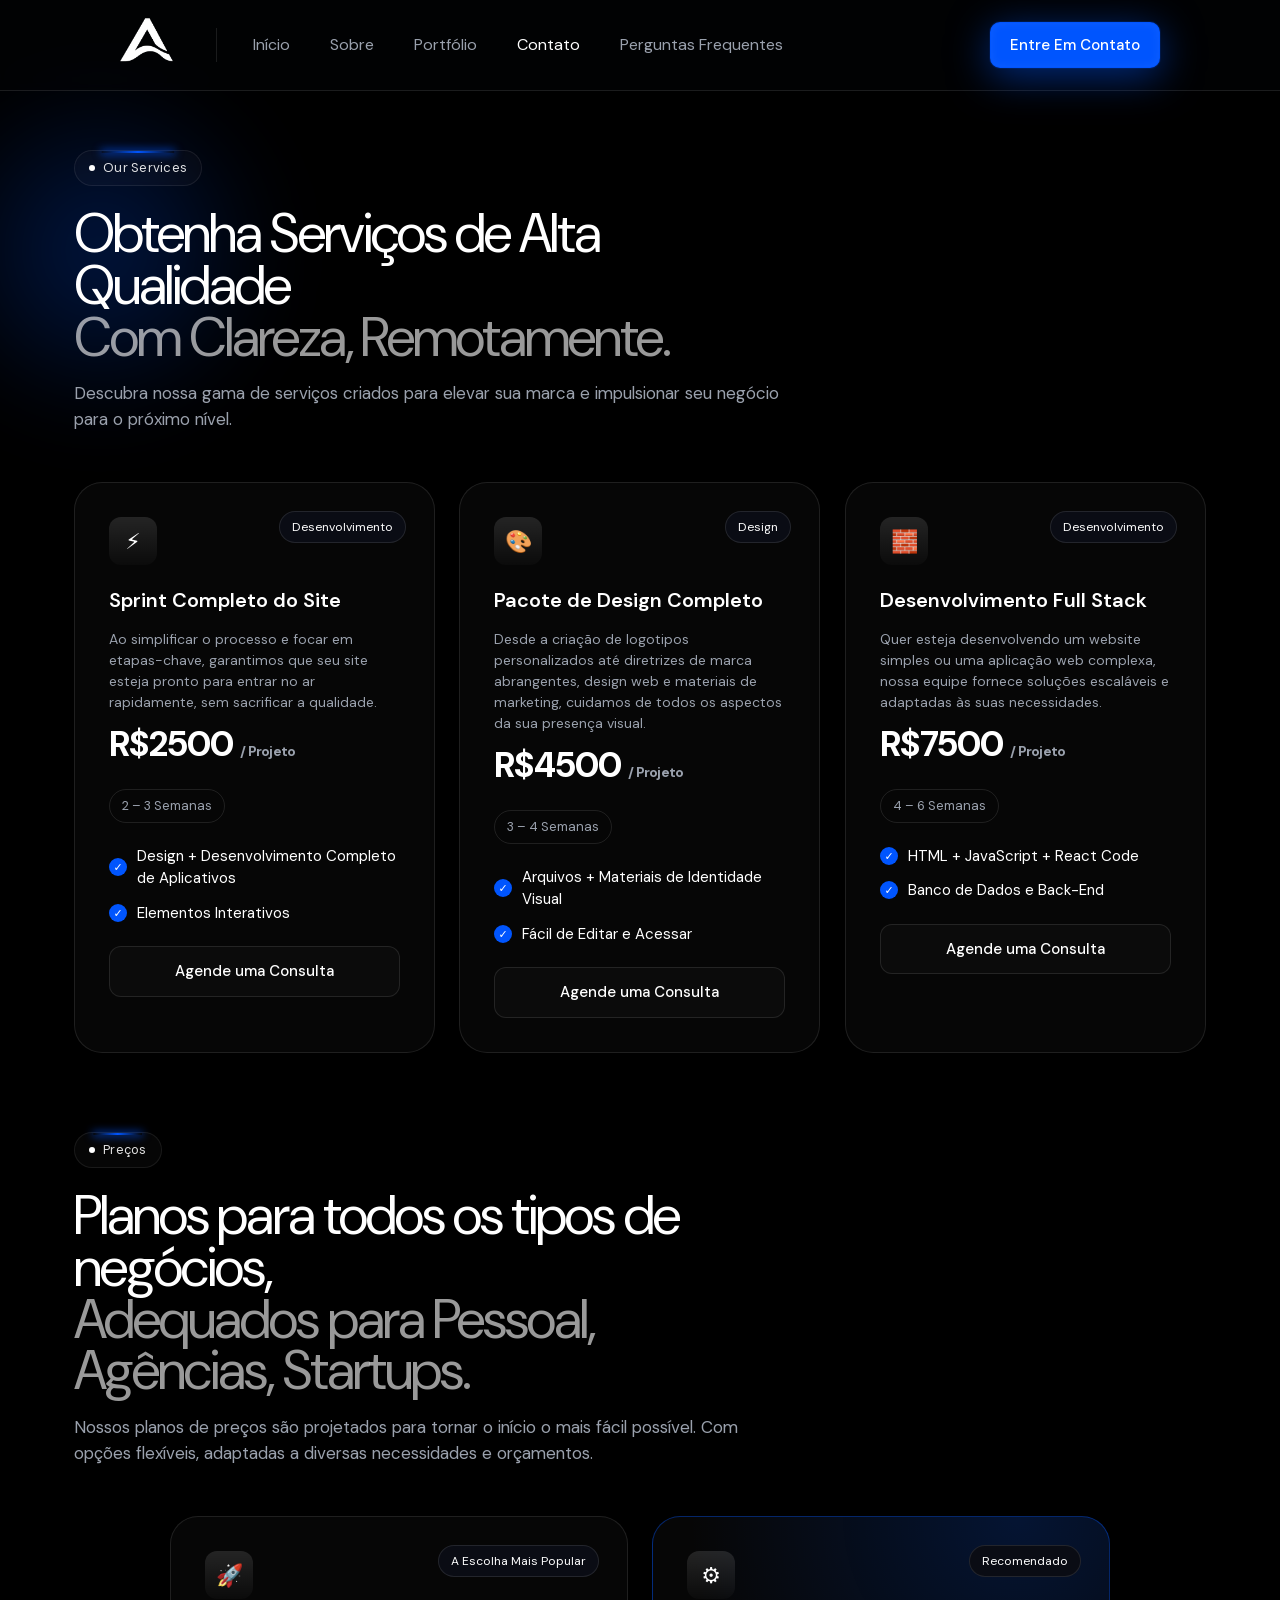
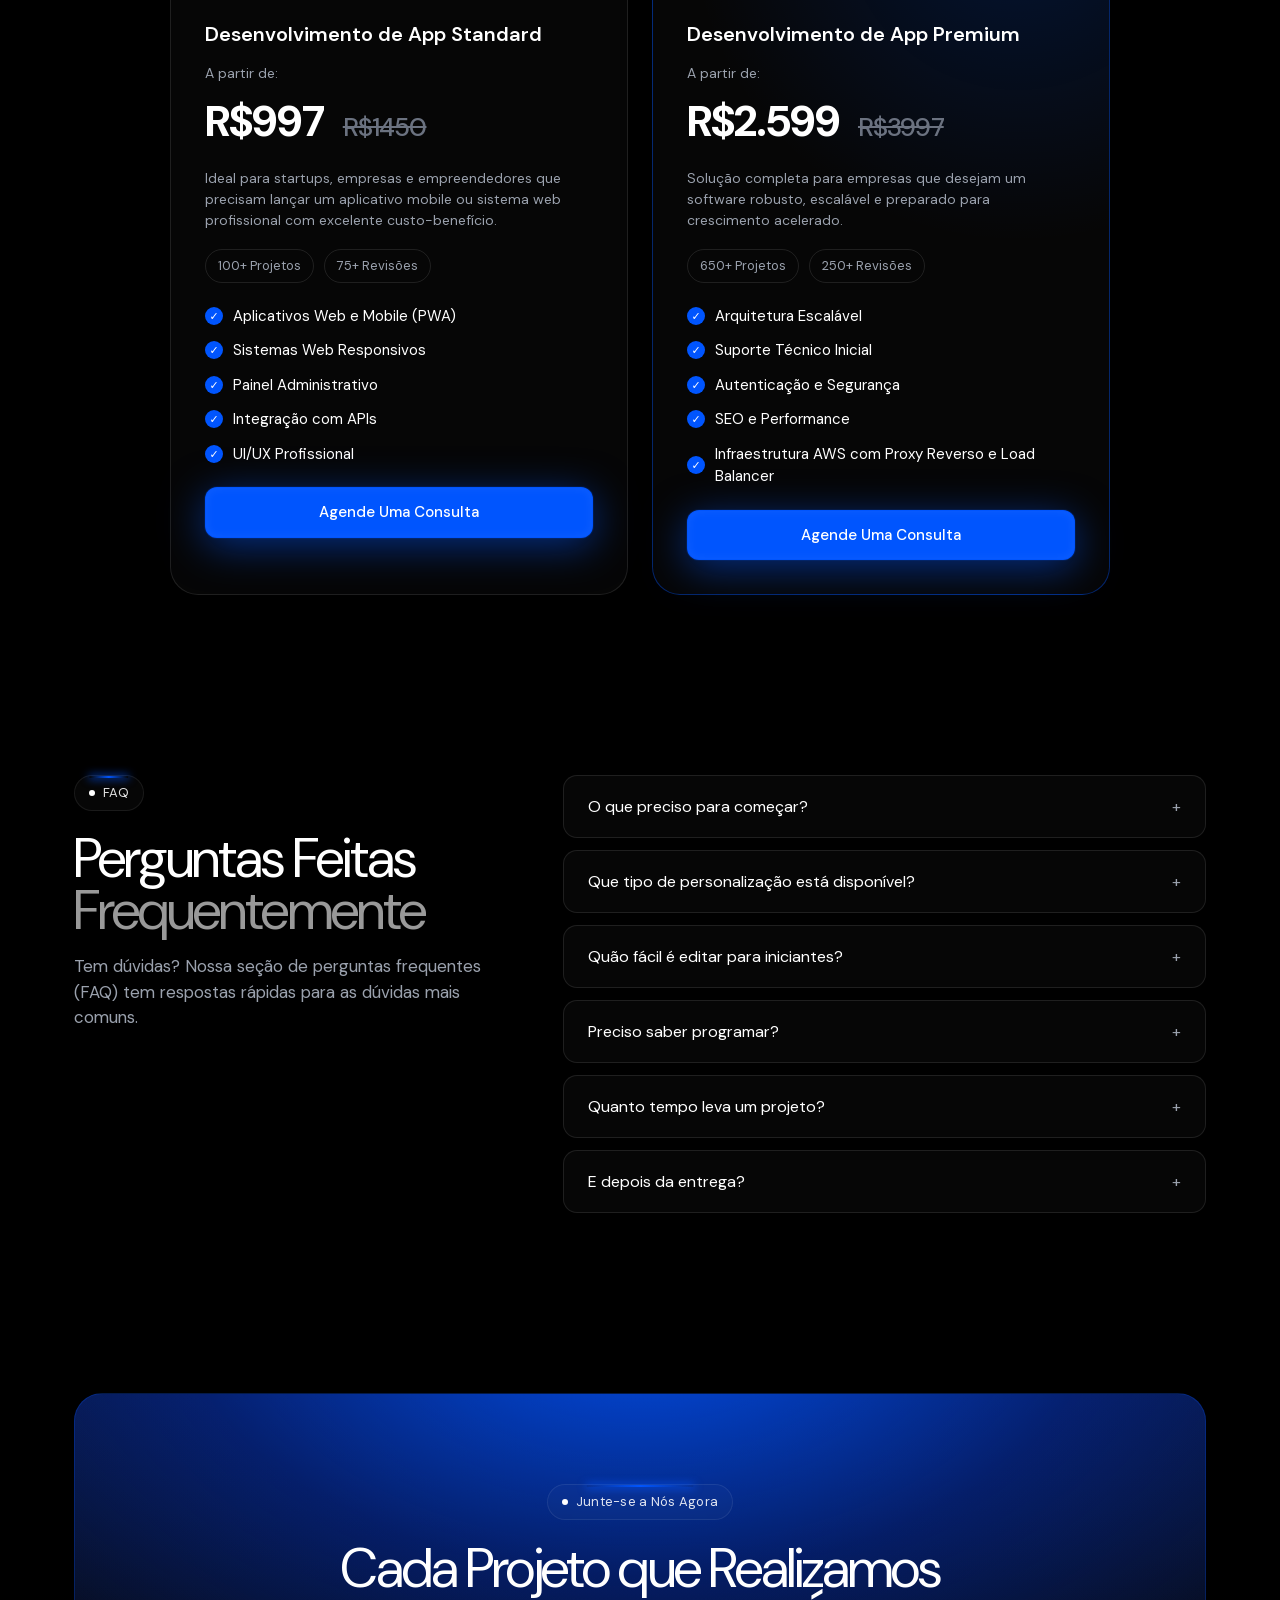
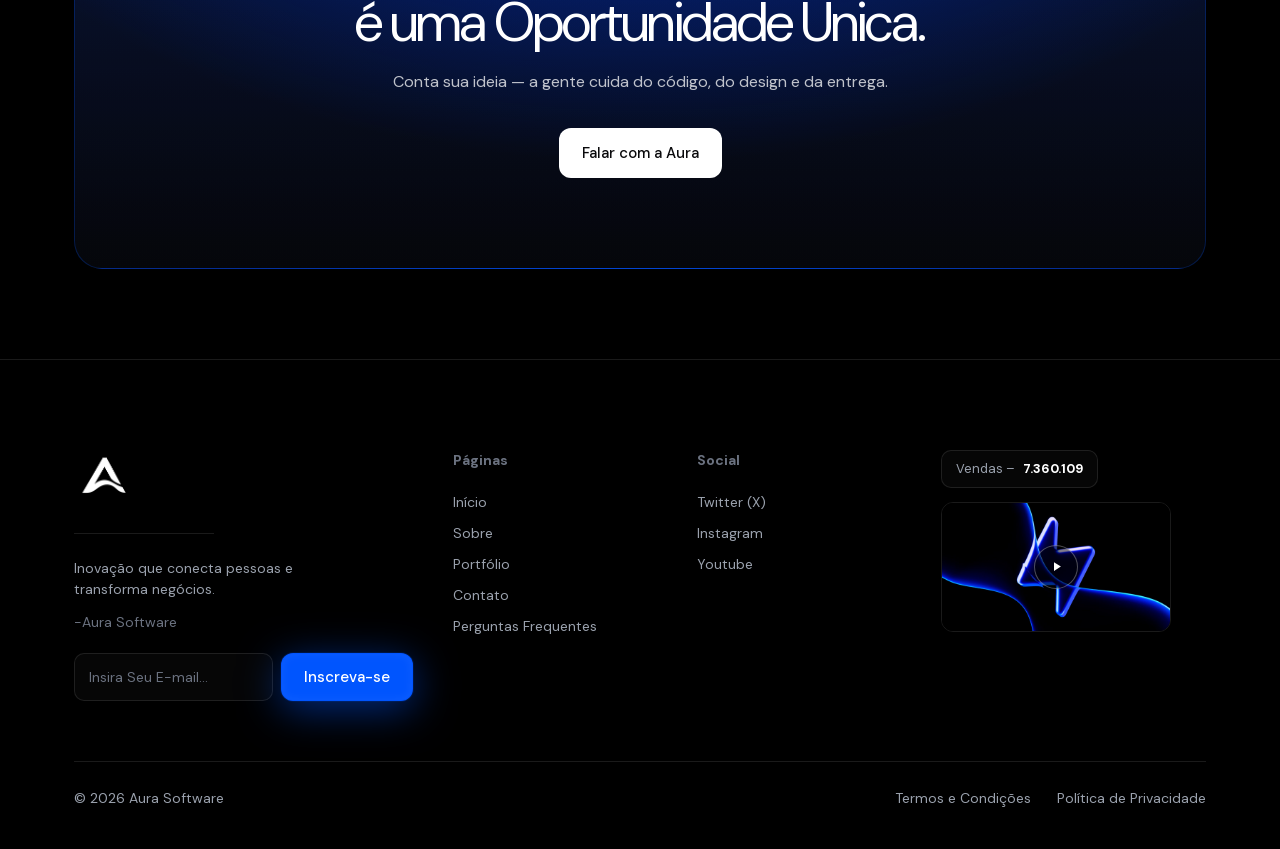
==== contato.html @ 9569c877 "x" ====
<!DOCTYPE html>
<html lang="pt-BR">
<head>
<meta charset="utf-8" />
<meta name="viewport" content="width=device-width, initial-scale=1" />
<title>Contato · Aura Software</title>
<meta name="description" content="Fale com a Aura Software. Serviços, planos de desenvolvimento de apps e sistemas, perguntas frequentes e contato." />
<link rel="icon" href="assets/img/logo-nav.png" />
<link rel="stylesheet" href="styles.css?v=30" />
</head>
<body>

<div class="nav-wrap">
  <nav class="nav">
    <a class="logo" href="index.html"><img src="assets/img/logo-nav.png" alt="Aura Software" /></a>
    <span class="nav-sep"></span>
    <div class="nav-links">
      <a href="index.html">Início</a>
      <a href="sobre.html">Sobre</a>
      <a href="portfolio.html">Portfólio</a>
      <a href="contato.html" class="active">Contato</a>
      <a href="contato.html#faq">Perguntas Frequentes</a>
    </div>
    <div class="nav-cta">
      <a class="btn btn-primary" href="#contato-form">Entre Em Contato</a>
      <button class="hamburger" id="hamburger" aria-label="Menu"><span></span><span></span></button>
    </div>
  </nav>
  <div class="mobile-menu" id="mobileMenu">
    <a href="index.html">Início</a>
    <a href="sobre.html">Sobre</a>
    <a href="portfolio.html">Portfólio</a>
    <a href="contato.html">Contato</a>
    <a href="contato.html#faq">Perguntas Frequentes</a>
    <a class="btn btn-primary" href="#contato-form">Entre Em Contato</a>
  </div>
</div>

<!-- ===================== SERVIÇOS ===================== -->
<section class="pricing" style="padding-top:150px;padding-bottom:40px">
  <div class="glow" style="width:500px;height:500px;top:0;left:-150px;opacity:.5;animation:glowDrift 22s ease-in-out infinite"></div>
  <div class="container">
    <div class="section-head left">
      <span class="eyebrow">Our Services</span>
      <h2>Obtenha Serviços de Alta Qualidade <span class="dim">Com Clareza, Remotamente.</span></h2>
      <p>Descubra nossa gama de serviços criados para elevar sua marca e impulsionar seu negócio para o próximo nível.</p>
    </div>
    <div class="plans" style="grid-template-columns:repeat(3,1fr);max-width:none">
      <div class="plan">
        <span class="badge">Desenvolvimento</span>
        <div class="ico">⚡</div>
        <h3>Sprint Completo do Site</h3>
        <div class="desc">Ao simplificar o processo e focar em etapas-chave, garantimos que seu site esteja pronto para entrar no ar rapidamente, sem sacrificar a qualidade.</div>
        <div class="price" style="font-size:36px">R$2500 <span class="from" style="font-size:14px">/ Projeto</span></div>
        <div class="mini"><span>2 – 3 Semanas</span></div>
        <ul class="check-list">
          <li>Design + Desenvolvimento Completo de Aplicativos</li>
          <li>Elementos Interativos</li>
        </ul>
        <a class="btn" href="#contato-form">Agende uma Consulta</a>
      </div>
      <div class="plan">
        <span class="badge">Design</span>
        <div class="ico">🎨</div>
        <h3>Pacote de Design Completo</h3>
        <div class="desc">Desde a criação de logotipos personalizados até diretrizes de marca abrangentes, design web e materiais de marketing, cuidamos de todos os aspectos da sua presença visual.</div>
        <div class="price" style="font-size:36px">R$4500 <span class="from" style="font-size:14px">/ Projeto</span></div>
        <div class="mini"><span>3 – 4 Semanas</span></div>
        <ul class="check-list">
          <li>Arquivos + Materiais de Identidade Visual</li>
          <li>Fácil de Editar e Acessar</li>
        </ul>
        <a class="btn" href="#contato-form">Agende uma Consulta</a>
      </div>
      <div class="plan">
        <span class="badge">Desenvolvimento</span>
        <div class="ico">🧱</div>
        <h3>Desenvolvimento Full Stack</h3>
        <div class="desc">Quer esteja desenvolvendo um website simples ou uma aplicação web complexa, nossa equipe fornece soluções escaláveis e adaptadas às suas necessidades.</div>
        <div class="price" style="font-size:36px">R$7500 <span class="from" style="font-size:14px">/ Projeto</span></div>
        <div class="mini"><span>4 – 6 Semanas</span></div>
        <ul class="check-list">
          <li>HTML + JavaScript + React Code</li>
          <li>Banco de Dados e Back-End</li>
        </ul>
        <a class="btn" href="#contato-form">Agende uma Consulta</a>
      </div>
    </div>
  </div>
</section>

<!-- ===================== PREÇOS ===================== -->
<section class="pricing" style="padding-top:40px">
  <div class="container">
    <div class="section-head left">
      <span class="eyebrow">Preços</span>
      <h2>Planos para todos os tipos de negócios, <span class="dim">Adequados para Pessoal, Agências, Startups.</span></h2>
      <p>Nossos planos de preços são projetados para tornar o início o mais fácil possível. Com opções flexíveis, adaptadas a diversas necessidades e orçamentos.</p>
    </div>
    <div class="plans">
      <div class="plan">
        <span class="badge">A Escolha Mais Popular</span>
        <div class="ico">🚀</div>
        <h3>Desenvolvimento de App Standard</h3>
        <div class="from">A partir de:</div>
        <div class="price">R$997 <del>R$1450</del></div>
        <div class="desc">Ideal para startups, empresas e empreendedores que precisam lançar um aplicativo mobile ou sistema web profissional com excelente custo-benefício.</div>
        <div class="mini"><span>100+ Projetos</span><span>75+ Revisões</span></div>
        <ul class="check-list" style="margin:22px 0">
          <li>Aplicativos Web e Mobile (PWA)</li>
          <li>Sistemas Web Responsivos</li>
          <li>Painel Administrativo</li>
          <li>Integração com APIs</li>
          <li>UI/UX Profissional</li>
        </ul>
        <a class="btn btn-primary" href="#contato-form">Agende Uma Consulta</a>
      </div>
      <div class="plan featured">
        <span class="badge">Recomendado</span>
        <div class="ico">⚙️</div>
        <h3>Desenvolvimento de App Premium</h3>
        <div class="from">A partir de:</div>
        <div class="price">R$2.599 <del>R$3997</del></div>
        <div class="desc">Solução completa para empresas que desejam um software robusto, escalável e preparado para crescimento acelerado.</div>
        <div class="mini"><span>650+ Projetos</span><span>250+ Revisões</span></div>
        <ul class="check-list" style="margin:22px 0">
          <li>Arquitetura Escalável</li>
          <li>Suporte Técnico Inicial</li>
          <li>Autenticação e Segurança</li>
          <li>SEO e Performance</li>
          <li>Infraestrutura AWS com Proxy Reverso e Load Balancer</li>
        </ul>
        <a class="btn btn-primary" href="#contato-form">Agende Uma Consulta</a>
      </div>
    </div>
  </div>
</section>

<!-- ===================== FAQ ===================== -->
<section class="faq" id="faq">
  <div class="container">
    <div class="faq-grid">
    <div class="section-head">
      <span class="eyebrow">FAQ</span>
      <h2>Perguntas Feitas <span class="dim">Frequentemente</span></h2>
      <p>Tem dúvidas? Nossa seção de perguntas frequentes (FAQ) tem respostas rápidas para as dúvidas mais comuns.</p>
    </div>
    <div class="faq-list">
      <div class="faq-item"><button class="faq-q">O que preciso para começar? <span class="ic">+</span></button><div class="faq-a"><p>Basta entrar em contato e contar sua ideia. Agendamos uma conversa, entendemos seu objetivo e montamos uma proposta com escopo e prazo claros.</p></div></div>
      <div class="faq-item"><button class="faq-q">Que tipo de personalização está disponível? <span class="ic">+</span></button><div class="faq-a"><p>Todo projeto é construído sob medida — do design à arquitetura — para se adequar à sua marca e às suas necessidades de negócio.</p></div></div>
      <div class="faq-item"><button class="faq-q">Quão fácil é editar para iniciantes? <span class="ic">+</span></button><div class="faq-a"><p>Entregamos painéis administrativos e documentação pensados para quem não é técnico — você mesmo atualiza conteúdos do dia a dia.</p></div></div>
      <div class="faq-item"><button class="faq-q">Preciso saber programar? <span class="ic">+</span></button><div class="faq-a"><p>Não. Cuidamos de toda a parte técnica: código, design, deploy e manutenção. Você foca no seu negócio.</p></div></div>
      <div class="faq-item"><button class="faq-q">Quanto tempo leva um projeto? <span class="ic">+</span></button><div class="faq-a"><p>Depende do escopo: de algumas semanas para um site ou MVP, a alguns meses para uma plataforma completa. Definimos o prazo antes de começar.</p></div></div>
      <div class="faq-item"><button class="faq-q">E depois da entrega? <span class="ic">+</span></button><div class="faq-a"><p>Oferecemos suporte e evolução contínua do produto, além de toda a documentação necessária.</p></div></div>
    </div>
    </div>
  </div>
</section>

<!-- ===================== CTA ===================== -->
<section class="cta" id="contato-form">
  <div class="container">
    <div class="cta-card">
      <span class="eyebrow">Junte-se a Nós Agora</span>
      <h2 style="margin-top:22px">Cada Projeto que Realizamos<br/>é uma Oportunidade Única.</h2>
      <p>Conta sua ideia — a gente cuida do código, do design e da entrega.</p>
      <a class="btn btn-light" href="mailto:contato@aurasoftware.cloud">Falar com a Aura</a>
    </div>
  </div>
</section>

<!-- ===================== FOOTER ===================== -->
<footer>
  <div class="container">
    <div class="foot-top">
      <div class="foot-brand">
        <div class="logo"><img src="assets/img/logo-nav.png" alt="Aura" /></div>
        <div class="sep"></div>
        <p>Inovação que conecta pessoas e transforma negócios.</p>
        <div class="sig">-Aura Software</div>
        <form class="newsletter" onsubmit="return false">
          <input type="email" placeholder="Insira Seu E-mail…" />
          <button class="btn btn-primary" type="submit">Inscreva-se</button>
        </form>
      </div>
      <div class="foot-col">
        <h4>Páginas</h4>
        <a href="index.html">Início</a>
        <a href="sobre.html">Sobre</a>
        <a href="portfolio.html">Portfólio</a>
        <a href="contato.html">Contato</a>
        <a href="contato.html#faq">Perguntas Frequentes</a>
      </div>
      <div class="foot-col">
        <h4>Social</h4>
        <a href="#">Twitter (X)</a>
        <a href="#">Instagram</a>
        <a href="#">Youtube</a>
      </div>
      <div class="foot-video">
        <span class="sales">Vendas – <b>7.360.109</b></span>
        <div class="thumb">
          <img src="assets/img/video-preview.jpg" alt="Aura" />
          <div class="play"><svg viewBox="0 0 24 24"><path d="M8 5v14l11-7z"/></svg></div>
        </div>
      </div>
    </div>
    <div class="foot-bottom">
      <span>© 2026 Aura Software</span>
      <div class="links">
        <a href="#">Termos e Condições</a>
        <a href="#">Política de Privacidade</a>
      </div>
    </div>
  </div>
</footer>

<div class="cursor-dot" id="cursorDot" aria-hidden="true"></div>

<script src="assets/lenis.min.js"></script>
<script src="script.js?v=26"></script>
</body>
</html>
---- styles.css ----
/* ===== Aura Software — site estático (sem Framer) ===== */

/* DM Sans auto-hospedada (fonte variável) — sem dependência de rede externa */
@font-face {
  font-family: "DM Sans";
  font-style: normal;
  font-weight: 100 900;
  font-display: swap;
  src: url("assets/fonts/dmsans-latin.woff2") format("woff2");
  unicode-range: U+0000-00FF, U+0131, U+0152-0153, U+02BB-02BC, U+02C6, U+02DA, U+02DC, U+0304, U+0308, U+0329, U+2000-206F, U+20AC, U+2122, U+2191, U+2193, U+2212, U+2215, U+FEFF, U+FFFD;
}
@font-face {
  font-family: "DM Sans";
  font-style: normal;
  font-weight: 100 900;
  font-display: swap;
  src: url("assets/fonts/dmsans-latin-ext.woff2") format("woff2");
  unicode-range: U+0100-02BA, U+02BD-02C5, U+02C7-02CC, U+02CE-02D7, U+02DD-02FF, U+0304, U+0308, U+0329, U+1D00-1DBF, U+1E00-1E9F, U+1EF2-1EFF, U+2020, U+20A0-20AB, U+20AD-20C0, U+2113, U+2C60-2C7F, U+A720-A7FF;
}

:root {
  --bg: #000000;
  --bg-soft: #0a0c14;
  --text: #ffffff;
  --muted: #9aa1ad;
  --muted-2: #6b7280;
  --blue: #0055fe;
  --blue-soft: #2f7bff;
  --border: rgba(255, 255, 255, 0.10);
  --card: rgba(255, 255, 255, 0.025);
  --card-hover: rgba(255, 255, 255, 0.05);
  --radius: 20px;
  --radius-lg: 28px;
  --maxw: 1180px;
  --font: "DM Sans", system-ui, -apple-system, Segoe UI, Roboto, sans-serif;
}

* { box-sizing: border-box; margin: 0; padding: 0; }

html { scroll-behavior: smooth; scroll-padding-top: 100px; overflow-x: clip; }

body {
  font-family: var(--font);
  background: var(--bg);
  color: var(--text);
  line-height: 1.5;
  -webkit-font-smoothing: antialiased;
  overflow-x: clip;
}

/* Smooth scroll (Lenis) */
html.lenis, html.lenis body { height: auto; }
html.lenis { scroll-behavior: auto !important; }
.lenis.lenis-smooth { scroll-behavior: auto !important; }
.lenis.lenis-smooth [data-lenis-prevent] { overscroll-behavior: contain; }
.lenis.lenis-stopped { overflow: hidden; }
.lenis.lenis-smooth iframe { pointer-events: none; }

a { color: inherit; text-decoration: none; }
img { display: block; max-width: 100%; }

.container { width: 100%; max-width: var(--maxw); margin: 0 auto; padding: 0 24px; }

section { position: relative; }

/* ---- helpers ---- */
.eyebrow {
  position: relative;
  display: inline-flex; align-items: center; gap: 8px;
  font-size: 13px; color: rgba(255,255,255,.88); letter-spacing: .02em;
  padding: 7px 14px; border: 1px solid rgba(255,255,255,.08); border-radius: 999px;
  background: rgba(255,255,255,.025);
  backdrop-filter: blur(2.5px); -webkit-backdrop-filter: blur(2.5px);
}
.eyebrow::before { content: ""; width: 6px; height: 6px; border-radius: 50%; background: #fff; }
/* brilho azul: traço luminoso na borda superior, centralizado e esmaecendo nas pontas */
.eyebrow::after {
  content: ""; position: absolute; top: 0; left: 50%; transform: translateX(-50%);
  width: 58%; height: 2px; border-radius: 2px;
  background: linear-gradient(90deg, rgba(0,85,255,0), #0055fe 50%, rgba(0,85,255,0));
  box-shadow: 0 0 9px 1px rgba(0,85,255,.85);
}

.section-head { max-width: 720px; margin: 0 auto; text-align: center; }
.section-head .eyebrow { margin-bottom: 22px; }
.section-head h2 { font-size: clamp(32px, 4.6vw, 54px); line-height: .96; font-weight: 400; letter-spacing: -0.036em; }
.section-head h2 .dim { color: rgba(255,255,255,.6); display: block; }
.section-head p { margin-top: 18px; color: var(--muted); font-size: 17px; }

.muted { color: var(--muted); }

.btn {
  display: inline-flex; align-items: center; justify-content: center; gap: 8px;
  font-family: var(--font); font-size: 15px; font-weight: 500; cursor: pointer;
  padding: 13px 22px; border-radius: 12px; border: 1px solid var(--border);
  background: var(--card); color: var(--text); transition: .2s ease; white-space: nowrap;
}
.btn:hover { background: var(--card-hover); }
.btn-primary {
  background: var(--blue); border-color: transparent;
  box-shadow: 0 8px 40px rgba(0, 85, 255, .5), inset 0 0 10px 1px rgba(255,255,255,.05), 0 0 0 1px rgba(0,85,255,.12);
}
.btn-primary:hover { background: #0a5cff; transform: translateY(-1px); }
.btn-light { background: #ffffff; border-color: transparent; color: #0a0a0c; font-weight: 500; }
.btn-light:hover { background: #e9e9ee; }
.chip { background: var(--blue); color: #fff; font-size: 11px; font-weight: 600; letter-spacing: .05em; border-radius: 6px; padding: 3px 8px; }

/* Highlight Tag do hero — réplica do Framer */
.hl-tag {
  display: inline-flex; align-items: center; gap: 8px;
  padding: 8px 16px 8px 8px; border-radius: 10px;
  border: 1px solid rgba(255,255,255,.05); background: rgba(0,0,0,0);
  backdrop-filter: blur(2.5px); -webkit-backdrop-filter: blur(2.5px);
}
.hl-badge {
  font-size: 11px; font-weight: 600; letter-spacing: .04em; line-height: 1; color: #fff;
  padding: 6px 10px; border-radius: 6px;
  background: rgb(0,85,255); border: 2px solid rgba(255,255,255,.15);
  backdrop-filter: blur(2px); -webkit-backdrop-filter: blur(2px);
}
.hl-title {
  font-size: 13px; font-weight: 500; letter-spacing: .01em;
  background: linear-gradient(90deg, rgb(255,255,255) 0%, rgba(153,153,153,0) 350%);
  -webkit-background-clip: text; background-clip: text;
  -webkit-text-fill-color: transparent; color: transparent;
}

.check-list { list-style: none; display: flex; flex-direction: column; gap: 12px; }
.check-list li { display: flex; align-items: center; gap: 10px; font-size: 15px; }
.check-list li::before { content: "✓"; color: #fff; background: var(--blue); width: 18px; height: 18px; border-radius: 50%; display: grid; place-items: center; font-size: 11px; flex: none; }

.glow {
  position: absolute; border-radius: 50%; z-index: 0; pointer-events: none;
  background: radial-gradient(circle closest-side, rgba(0, 85, 255, .55), rgba(0, 85, 255, 0) 72%);
  filter: blur(40px);
  will-change: transform;
}

/* blur azul que se move continuamente (substitui a animação do Framer) */
@keyframes glowDrift {
  0%   { transform: translate(0, 0) scale(1); }
  25%  { transform: translate(-90px, 60px) scale(1.15); }
  50%  { transform: translate(70px, -50px) scale(0.9); }
  75%  { transform: translate(-50px, -70px) scale(1.08); }
  100% { transform: translate(0, 0) scale(1); }
}
@media (prefers-reduced-motion: reduce) {
  .glow, .marquee-track { animation: none !important; }
  .reveal { opacity: 1 !important; transform: none !important; transition: none !important; }
}

/* ---- scroll reveal (entrada das seções, como no Framer) ---- */
.reveal {
  opacity: 0; transform: translateY(24px);
  transition: opacity 1.2s cubic-bezier(.16,.6,.28,1), transform 1.2s cubic-bezier(.16,.6,.28,1);
  transition-delay: var(--reveal-delay, 0s);
  will-change: opacity, transform;
}
.reveal.in { opacity: 1; transform: none; }

/* ===================== NAVBAR (barra full-width fixa, como no original) ===================== */
.nav-wrap { position: fixed; top: 0; left: 0; right: 0; z-index: 100; transition: transform .4s cubic-bezier(.4, 0, .2, 1); will-change: transform; }
.nav-wrap.nav-hidden { transform: translateY(-100%); }
.nav {
  display: flex; align-items: center;
  height: 91px; padding: 0 120px 0 110px;
  border-bottom: 1px solid var(--border);
  background: rgba(5, 6, 10, 0.35); backdrop-filter: blur(10px); -webkit-backdrop-filter: blur(10px);
}
.nav .logo { display: flex; align-items: center; flex: none; }
.nav .logo img { width: 78px; height: 74px; object-fit: contain; }
.nav-sep { width: 1px; height: 34px; background: var(--border); margin: 0 36px 0 28px; }
.nav-links { display: flex; align-items: center; gap: 40px; }
.nav-links a { font-size: 16px; font-weight: 400; color: var(--muted); transition: color .2s; }
.nav-links a:hover { color: var(--text); }
.nav-links a.active { color: var(--text); }
.nav-cta { display: flex; align-items: center; gap: 10px; margin-left: auto; }
.nav-cta .btn-primary { padding: 11px 19px; border-radius: 10px; font-size: 15px; }
main, .page-top { padding-top: 91px; }
/* hambúrguer de 2 linhas (estilo Framer) — vira X ao abrir */
.hamburger { display: none; width: 44px; height: 44px; border: none; background: transparent; cursor: pointer; position: relative; }
.hamburger span { position: absolute; left: 50%; top: 50%; width: 18px; height: 2px; background: #fff; border-radius: 2px; transition: transform .3s cubic-bezier(.4,0,.2,1), opacity .2s ease; }
.hamburger span:nth-child(1) { transform: translate(-50%,-50%) translateY(-5px); }
.hamburger span:nth-child(2) { transform: translate(-50%,-50%) translateY(5px); }
body.menu-open .hamburger span:nth-child(1) { transform: translate(-50%,-50%) rotate(45deg); }
body.menu-open .hamburger span:nth-child(2) { transform: translate(-50%,-50%) rotate(-45deg); }

/* ===================== HERO ===================== */
.hero { position: relative; padding: 170px 0 30px; overflow: hidden; }
/* Fundo do hero — glow azul em gradiente (réplica do site, sem vídeo/Framer) */
.hero-bg {
  position: absolute; inset: 0; z-index: 0; pointer-events: none;
  background:
    radial-gradient(52% 48% at 87% 0%, rgba(0,92,255,.98) 0%, rgba(0,82,240,.50) 34%, rgba(0,64,205,0) 70%),
    radial-gradient(70% 56% at 72% -8%, rgba(12,74,218,.72) 0%, rgba(12,74,218,0) 62%),
    radial-gradient(34% 46% at 3% 72%, rgba(0,46,165,.32) 0%, rgba(0,46,165,0) 60%),
    var(--bg);
}
.hero::after {
  content: ""; position: absolute; left: 0; right: 0; bottom: 0; height: 180px; z-index: 0;
  background: linear-gradient(180deg, transparent, var(--bg));
}
/* camada dos brilhos azuis animados, mascarada pra terminar antes da faixa de logos */
.hero-fx {
  position: absolute; inset: 0; z-index: 0; pointer-events: none; overflow: hidden;
  -webkit-mask-image: linear-gradient(180deg, #000 0%, #000 38%, transparent 56%);
  mask-image: linear-gradient(180deg, #000 0%, #000 38%, transparent 56%);
}
.hero .glow { display: block; z-index: 0; mix-blend-mode: screen; }
/* glow estilo Framer: círculo azul sólido, blur enorme, brilho ambiente difuso */
.hero-glow {
  background: #0055fe;
  filter: blur(140px);
  border-radius: 50%;
}
.hero-inner { position: relative; z-index: 1; }
.hero h1 { font-size: clamp(46px, 6.4vw, 86px); line-height: 1.02; font-weight: 400; letter-spacing: -0.044em; margin: 24px 0; max-width: 680px; }
.hero p { color: var(--muted); font-size: 15px; max-width: 430px; }
.hero p + p { margin-top: 14px; }
.hero-actions { display: flex; gap: 12px; margin-top: 34px; flex-wrap: wrap; }
.hero-bottom { display: flex; align-items: flex-end; justify-content: space-between; gap: 40px; }
.hero-strip { display: flex; align-items: center; gap: 60px; margin-top: 40px; padding-top: 28px; position: relative; z-index: 1; }
/* brilho azul muito sutil na divisa com o conteúdo acima */
.hero-strip::before {
  content: ""; position: absolute; top: 0; left: 0; right: 0; height: 1px; pointer-events: none;
  background: linear-gradient(90deg, transparent, rgba(255,255,255,.35) 28%, rgba(255,255,255,.65) 50%, rgba(255,255,255,.35) 72%, transparent);
  box-shadow: 0 0 14px rgba(255,255,255,.3);
}
.hero-strip .marquee { flex: 1; min-width: 0; padding: 20px 0; }
.hero-strip .video-wrap { position: relative; flex: none; }
.hero-strip .star { position: absolute; top: -110px; left: -60px; width: 150px; opacity: .8; pointer-events: none; }
.hero-divider { border: none; border-top: 1px solid var(--border); margin: 36px auto 0; max-width: var(--maxw); }
.video-preview {
  flex: none; width: 300px; aspect-ratio: 16/10; border-radius: 14px; overflow: hidden;
  border: 1px solid var(--border); position: relative; background: var(--bg-soft);
}
.video-preview img { width: 100%; height: 100%; object-fit: cover; }
.video-preview .play {
  position: absolute; inset: 0; margin: auto; width: 52px; height: 52px; border-radius: 50%;
  border: 1px solid rgba(255,255,255,.3); background: rgba(0,0,0,.45); display: grid; place-items: center;
}
.video-preview .play svg { width: 18px; height: 18px; fill: #fff; margin-left: 2px; }

/* ===================== MARQUEE (logos / fotos) ===================== */
.marquee { overflow: hidden; position: relative; padding: 34px 0;
  -webkit-mask-image: linear-gradient(90deg, transparent, #000 12%, #000 88%, transparent);
          mask-image: linear-gradient(90deg, transparent, #000 12%, #000 88%, transparent);
}
.marquee-track { display: flex; align-items: center; gap: 70px; width: max-content; animation: marqueeScroll 30s linear infinite; }
@keyframes marqueeScroll { to { transform: translateX(-50%); } }
.marquee-track img { height: 34px; width: auto; opacity: .55; filter: grayscale(1) brightness(1.6); }

/* Marquee de logos do hero — réplica do Framer (80x80, gap 40, fade 30/70) */
.brand-marquee { padding: 10px 0;
  -webkit-mask-image: linear-gradient(to right, transparent 0, #000 30%, #000 70%, transparent 100%);
          mask-image: linear-gradient(to right, transparent 0, #000 30%, #000 70%, transparent 100%);
}
.brand-marquee .marquee-track { gap: 40px; }
.brand-marquee .marquee-track img { height: 80px; width: 80px; opacity: 1; filter: none; object-fit: cover; }

.photo-marquee { padding: 10px 0; }
.photo-marquee .marquee-track { gap: 22px; animation-duration: 45s; }
.photo-marquee.reverse .marquee-track { animation-direction: reverse; }
.photo-marquee img { height: 230px; width: auto; border-radius: 16px; border: 1px solid var(--border); opacity: 1; filter: none; }

/* ===================== SPLIT (código / time / office) ===================== */
.split { padding: 80px 0; }
.split-grid { display: grid; grid-template-columns: 1fr 1fr; gap: 60px; align-items: center; }
.split-grid.flip > .split-img { order: 2; }
.split-img { border-radius: var(--radius-lg); overflow: hidden; border: 1px solid var(--border); aspect-ratio: 1/1.01; }
.split-img img { width: 100%; height: 100%; object-fit: cover; }
.split-body h2 { font-size: clamp(30px, 4vw, 54px); line-height: .96; font-weight: 400; letter-spacing: -0.036em; margin: 18px 0 6px; }
.split-body h2 .dim { color: rgba(255,255,255,.6); display: block; }
.split-body > p { color: var(--muted); font-size: 16px; margin-top: 12px; }
.split-body .check-list { margin-top: 22px; }
.split-body .btn { margin-top: 26px; }
.split-cta { display: flex; align-items: center; gap: 22px; margin-top: 26px; flex-wrap: wrap; }
.split-note { color: var(--muted); font-size: 14px; max-width: 170px; }
.split-note .stars { color: #f5c518; letter-spacing: 2px; display: block; margin-bottom: 4px; }

/* ===================== SERVICE BLOBS ===================== */
.services-blobs { padding: 60px 0; }
/* Carrossel 3D giratório — cards orbitando um centro (full-bleed e arrastável) */
.bcar {
  position: relative; overflow: hidden;
  width: 100vw; margin-left: calc(50% - 50vw);
  height: clamp(400px, 44vw, 580px); cursor: grab; touch-action: pan-y;
  perspective: 1200px; perspective-origin: 50% 50%;
}
.bcar.grabbing { cursor: grabbing; }
.bcar-track {
  position: absolute; left: 50%; top: 50%; will-change: transform;
  transform-style: preserve-3d;
}
.bcar-card {
  position: absolute; width: clamp(300px, 32vw, 460px); aspect-ratio: 1;
  will-change: transform, opacity; user-select: none;
  transform-style: preserve-3d;
}
.bcar-frame {
  width: 100%; height: 100%; background: transparent; padding: 0;
  border: none; border-radius: 24px;
}
.bcar-inner {
  width: 100%; height: 100%; overflow: hidden;
  border: 1px solid rgba(255,255,255,.08); border-radius: 24px;
}
.bcar-inner img { width: 100%; height: 100%; object-fit: cover; display: block; border-radius: inherit; -webkit-user-drag: none; }
@media (prefers-reduced-motion: reduce) { .blob-track { animation: none; } }

/* ===================== PROCESSO (2 colunas como o original) ===================== */
.processo { padding: 90px 0; }
.processo-grid { display: grid; grid-template-columns: 1fr 1fr; gap: 60px; align-items: start; }
.processo-head { text-align: left; margin-bottom: 40px; }
.processo-head h2 { font-size: clamp(30px, 4vw, 54px); line-height: .96; font-weight: 400; letter-spacing: -0.036em; margin-top: 18px; }
.processo-head p { color: var(--muted); font-size: 15px; margin-top: 14px; max-width: 440px; }
.steps { display: flex; flex-direction: column; gap: 26px; }
.step {
  position: relative; overflow: hidden; isolation: isolate;
  border: 1px solid rgba(255,255,255,.08); border-radius: 20px;
  background: radial-gradient(120% 85% at 50% 0%, rgba(0,85,255,.07), transparent 62%), rgba(255,255,255,.022);
  padding: 30px; display: flex; flex-direction: column;
}
/* imagem de fundo (código) com escurecimento pra legibilidade — igual ao Framer */
.step::before {
  content: ""; position: absolute; inset: 0; z-index: 0; pointer-events: none;
  background:
    linear-gradient(180deg, rgba(9,9,18,.45) 0%, rgba(9,9,18,.82) 100%),
    url("assets/img/code.jpg") center / cover no-repeat;
}
/* camada de vidro (blur) na base do card — réplica do "Blur" do Framer */
.step-blur {
  position: absolute; left: 0; right: 0; bottom: 0; height: 46%; z-index: 1; pointer-events: none;
  -webkit-backdrop-filter: blur(10px); backdrop-filter: blur(10px);
  -webkit-mask-image: linear-gradient(to top, #000 38%, transparent);
          mask-image: linear-gradient(to top, #000 38%, transparent);
}
/* conteúdo acima da textura e do blur */
.step > *:not(.step-blur) { position: relative; z-index: 2; }
/* "Star Line" decorativo no card final */
.steps .step:last-child::after {
  content: ""; position: absolute; right: -60px; bottom: -40px; z-index: 1;
  width: 200px; height: 200px; pointer-events: none; opacity: .8;
  background: url("assets/img/star-line.svg") no-repeat center / contain;
}
.step .step-top { display: flex; align-items: center; justify-content: space-between; margin-bottom: 22px; }
.step .step-ico { width: 46px; height: 46px; border-radius: 10px; border: 1px solid rgba(0,85,255,.15); display: grid; place-items: center;
  background: radial-gradient(50% 50% at 50% 50%, rgba(0,153,255,.15) 0%, rgb(9,9,18) 100%);
  box-shadow: 0 5px 25px 0 rgba(0,85,255,.25), inset 0 10px 10px -1px rgba(255,255,255,.08); }
.step .step-ico svg { width: 22px; height: 22px; fill: #fff; stroke: none; }
.step .stage { position: relative; font-size: 12px; color: #fff; border: 1px solid rgba(255,255,255,.05); border-radius: 10px; padding: 6px 12px; background: linear-gradient(0deg, rgba(0,85,255,.08) 0%, rgba(153,153,153,.10) 100%); backdrop-filter: blur(5px); -webkit-backdrop-filter: blur(5px); }
.step .stage::after { content: ""; position: absolute; top: 0; left: 50%; transform: translateX(-50%); width: 60%; height: 1px; background: linear-gradient(90deg, rgba(0,85,255,0), #0055fe 50%, rgba(0,85,255,0)); }
.step h3 { font-size: 17px; font-weight: 600; position: relative; padding-bottom: 16px; margin-bottom: 18px; }
.step h3::after { content: ""; position: absolute; left: 0; bottom: 0; width: 230px; max-width: 100%; height: 1px; background: linear-gradient(90deg, rgba(255,255,255,0) 0%, rgba(255,255,255,.15) 50%, rgba(255,255,255,0) 100%); }
.step p { color: rgba(255,255,255,.5); font-size: 14px; }
.step .pills { display: flex; gap: 10px; margin-top: 20px; flex-wrap: wrap; }
.step .pills span { font-size: 13px; color: rgba(255,255,255,.6); border: 1px solid rgba(255,255,255,.05); border-radius: 10px; padding: 8px 14px; background: linear-gradient(0deg, rgba(255,255,255,.05) 0%, rgba(97,97,97,.09) 100%); backdrop-filter: blur(2.5px); -webkit-backdrop-filter: blur(2.5px); }
.processo-side { display: flex; flex-direction: column; gap: 26px; position: sticky; top: 120px; }
.processo-side .photo { border-radius: var(--radius-lg); overflow: hidden; border: 1px solid var(--border); aspect-ratio: 1.08; box-shadow: 0 34px 90px -16px rgba(0,85,255,.65), 0 12px 40px -8px rgba(0,85,255,.4); }
.processo-side .photo img { width: 100%; height: 100%; object-fit: cover; }
.processo-side .visual { border-radius: var(--radius); overflow: hidden; border: 1px solid var(--border); }
.processo-side .visual img { width: 100%; }

/* ===================== FEATURES GRID ===================== */
.features { padding: 80px 0; }
.feat-grid { display: grid; grid-template-columns: repeat(3, 1fr); gap: 20px; margin-top: 50px; }

/* Card "Recursos" — réplica do componente do Framer */
.feat {
  position: relative; display: block; overflow: hidden; text-decoration: none;
  border: 1px solid rgba(255, 255, 255, 0.07); border-radius: 20px;
  background: linear-gradient(0deg, rgba(0, 85, 255, 0.15) 0%, rgba(97, 97, 97, 0.09) 100%);
  padding: 28px; transition: border-color .25s ease, transform .25s ease;
}
.feat:hover { border-color: rgba(255, 255, 255, 0.16); transform: translateY(-3px); }

.feat-content { display: flex; flex-direction: column; gap: 22px; }

/* Top: caixa do ícone + seta */
.feat-top { display: flex; align-items: flex-start; justify-content: space-between; }
.feat-iconbox {
  flex: none; display: grid; place-items: center; padding: 11px; border-radius: 50px;
  border: 1px solid rgba(255, 255, 255, 0.07);
  background: linear-gradient(0deg, rgba(0, 85, 255, 0.09) 0%, rgba(153, 153, 153, 0.09) 100%);
  box-shadow: rgba(0, 85, 255, 0.35) 2px 4px 24px 0px;
}
.feat-iconbox img { display: block; width: 44px; height: 44px; object-fit: contain; }
.feat-arrow { width: 24px; height: 24px; flex: none; opacity: .2; transition: opacity .25s ease; }
.feat:hover .feat-arrow { opacity: 1; }

/* Middle: título + badge + subtítulo */
.feat-middle { display: flex; flex-direction: column; gap: 8px; }
.feat-titlerow { display: flex; align-items: center; gap: 10px; flex-wrap: wrap; }
.feat-title { font-size: 17px; font-weight: 600; color: #fff; line-height: 1.2; }
.feat-badge {
  font-size: 10px; font-weight: 600; letter-spacing: .04em; line-height: 1; color: #fff;
  padding: 4px 8px; border-radius: 8px;
  background-color: rgb(0, 85, 255); border: 2px solid rgba(255, 255, 255, 0.15);
  backdrop-filter: blur(2px); -webkit-backdrop-filter: blur(2px);
}
.feat-sub { font-size: 14px; color: rgba(255, 255, 255, 0.6); }

/* Separador em gradiente */
.feat-sep { height: 1px; background: linear-gradient(90deg, rgba(255,255,255,0) 0%, rgba(255,255,255,.15) 50%, rgba(255,255,255,0) 100%); }

/* Bottom: descrição */
.feat-desc { font-size: 14px; color: rgba(255, 255, 255, 0.5); text-align: left; }

/* Blue Highlighter na base do card */
.feat-hl {
  position: absolute; left: 0; right: 0; bottom: 0; height: 1px;
  background: linear-gradient(90deg, rgba(0,85,255,0) 0%, rgb(0,85,255) 50%, rgba(0,85,255,0) 100%);
}

/* ===================== COLAGEM (fotos + cards) ===================== */
.collage { padding: 80px 0; }
.collage-grid { display: grid; grid-template-columns: 1.45fr 1fr; gap: 22px; margin-top: 50px; }
.collage-card { border: 1px solid var(--border); border-radius: var(--radius-lg); background: var(--card); overflow: hidden; display: flex; flex-direction: column; }
.collage-card .photo { width: 100%; aspect-ratio: 16/8; object-fit: cover; }
.collage-card .body { padding: 24px; }
.collage-card h3 { font-size: 19px; font-weight: 600; display: flex; align-items: center; gap: 10px; }
.collage-card h3 .new { font-size: 10px; background: var(--blue); border-radius: 999px; padding: 3px 8px; letter-spacing: .06em; }
.collage-card p { color: var(--muted); font-size: 14px; margin-top: 10px; }
.collage-card .actions { display: flex; gap: 10px; margin-top: 18px; flex-wrap: wrap; }
.collage-col { display: flex; flex-direction: column; gap: 22px; }
.collage-minis { display: grid; grid-template-columns: 1fr 1fr; gap: 22px; }
.collage-minis .photo { aspect-ratio: 16/7; }
.collage-minis h3 { font-size: 16px; }

/* ===================== BENEFÍCIOS (tags) ===================== */
.benefits { padding: 70px 0; text-align: center; }
.benefits h2 { font-size: clamp(30px, 4.2vw, 54px); font-weight: 400; letter-spacing: -0.036em; line-height: 1; max-width: 860px; margin: 0 auto; }
.tags { display: flex; flex-wrap: wrap; gap: 12px; justify-content: center; margin-top: 40px; }
.tags span { border: 1px solid var(--border); border-radius: 999px; padding: 10px 18px; font-size: 14px; color: var(--muted); background: var(--card); }

/* ===================== PORTFÓLIO (cards grandes) ===================== */
.portfolio { padding: 90px 0; }
.bigproj-list { display: flex; flex-direction: column; gap: 36px; margin-top: 50px; }
.bigproj { display: block; position: sticky; border: 1px solid var(--border); border-radius: var(--radius-lg); background: var(--card); overflow: hidden; aspect-ratio: 16 / 9; text-decoration: none; color: inherit; transform-origin: center top; transition: border-color .4s ease; will-change: transform; }
/* Empilhamento tipo leque ao rolar (sticky stack) */
.bigproj:nth-child(1) { top: 108px; }
.bigproj:nth-child(2) { top: 130px; }
.bigproj:nth-child(3) { top: 152px; }
.bigproj:nth-child(4) { top: 174px; }
/* Cursor customizado "View Now" sobre os cards (réplica do data-framer-cursor) */
.bigproj { cursor: none; }
.view-cursor {
  position: fixed; top: 0; left: 0; z-index: 9999; pointer-events: none;
  padding: 11px 22px; border-radius: 999px; white-space: nowrap;
  background: #fff; color: #0a0e16; font-weight: 600; font-size: 15px; letter-spacing: -.01em;
  box-shadow: 0 12px 34px rgba(0,0,0,.28);
  transform: translate(-100px,-100px) translate(-50%,-50%) scale(.4); opacity: 0;
  will-change: transform, opacity;
}
@media (hover: none), (pointer: coarse) { .bigproj { cursor: pointer; } .view-cursor { display: none; } }

/* Bolinha branca que segue o cursor */
.cursor-dot {
  position: fixed; top: 0; left: 0; width: 10px; height: 10px; border-radius: 50%;
  background: #fff; z-index: 10000; pointer-events: none; opacity: 0;
  transform: translate(-100px, -100px) translate(-50%, -50%);
  box-shadow: 0 0 0 1px rgba(0,0,0,.12), 0 2px 10px rgba(0,0,0,.35);
  transition: opacity .25s ease;
}
@media (hover: none), (pointer: coarse) { .cursor-dot { display: none; } }
.bigproj:hover { border-color: rgba(255,255,255,.16); }
.bigproj .shot { width: 100%; height: 100%; display: block; object-fit: cover; object-position: center top; }
.bigproj .bar {
  position: absolute; left: 14px; right: 14px; bottom: 14px; z-index: 2;
  display: flex; align-items: center; justify-content: space-between; gap: 18px; padding: 12px 20px;
  border: 1px solid rgba(255,255,255,.08); border-radius: 16px;
  background: rgba(8, 10, 16, .82); backdrop-filter: blur(12px); -webkit-backdrop-filter: blur(12px);
  flex-wrap: wrap;
}
.bigproj .bar h3 { font-size: 16px; font-weight: 600; }
/* Grey Linear Tag — réplica do Framer */
.bigproj .grey-tag {
  font-size: 13px; line-height: 1; color: rgba(255,255,255,.6); padding: 7px 12px; border-radius: 10px;
  border: 1px solid rgba(255,255,255,.05);
  background: linear-gradient(0deg, rgba(255,255,255,.05) 0%, rgba(97,97,97,.09) 100%);
  backdrop-filter: blur(2.5px); -webkit-backdrop-filter: blur(2.5px);
}

/* ===================== PRICING ===================== */
.pricing { padding: 90px 0; }
.pricing .section-head.left { text-align: left; margin-left: 0; }
.services-grid { display: grid; grid-template-columns: .9fr 1.1fr; gap: 50px; align-items: start; margin-top: 10px; }
.services-grid .side-img { border-radius: var(--radius-lg); overflow: hidden; border: 1px solid var(--border); position: sticky; top: 120px; box-shadow: 0 40px 100px rgba(0,85,255,.18); }
.services-grid .side-img img { width: 100%; display: block; }
.services-grid .svc-list { display: flex; flex-direction: column; gap: 26px; }
.svc-card {
  border: 1px solid var(--border); border-radius: var(--radius);
  background: radial-gradient(130% 100% at 50% 0%, rgba(0,85,255,.08), transparent 55%), var(--card);
  padding: 26px;
}
.svc-card .top { display: flex; align-items: center; justify-content: space-between; margin-bottom: 20px; }
.svc-card .svc-ico { width: 40px; height: 40px; border-radius: 50%; border: 1px solid var(--border); display: grid; place-items: center; font-size: 17px; background: var(--card); }
.svc-card .cat { font-size: 12px; color: var(--muted); border: 1px solid var(--border); border-radius: 8px; padding: 6px 12px; background: var(--bg-soft); }
.svc-card h3 { font-size: 17px; font-weight: 600; margin-bottom: 12px; }
.svc-card > p { color: var(--muted); font-size: 14px; }
.svc-card .meta { display: flex; gap: 10px; margin: 18px 0; flex-wrap: wrap; }
.svc-card .meta span { font-size: 13px; border: 1px solid var(--border); border-radius: 10px; padding: 7px 13px; background: var(--bg-soft); color: var(--muted); }
.svc-card .meta b { color: #fff; font-weight: 600; }
.svc-card .check-list { gap: 10px; }
.svc-card .check-list li { font-size: 14px; }
.svc-card .btn { margin-top: 20px; }
.plans { display: grid; grid-template-columns: repeat(2, 1fr); gap: 24px; margin-top: 50px; max-width: 940px; margin-left: auto; margin-right: auto; }
.plan { border: 1px solid var(--border); border-radius: var(--radius-lg); background: var(--card); padding: 34px; position: relative; }
.plan.featured { background: radial-gradient(120% 80% at 80% 0%, rgba(0,85,255,.18), transparent 60%), var(--card); border-color: rgba(0,85,255,.4); }
.plan .badge { position: absolute; top: 28px; right: 28px; font-size: 12px; padding: 6px 12px; border-radius: 999px; border: 1px solid var(--border); background: var(--bg-soft); }
.plan .ico { width: 48px; height: 48px; border-radius: 12px; display: grid; place-items: center; font-size: 22px; margin-bottom: 20px; background: linear-gradient(180deg, rgba(255,255,255,.12), rgba(255,255,255,.02)); }
.plan h3 { font-size: 20px; font-weight: 600; }
.plan .from { color: var(--muted); font-size: 14px; margin-top: 14px; }
.plan .price { font-size: 44px; font-weight: 700; letter-spacing: -0.02em; margin-top: 4px; }
.plan .price del { font-size: 26px; color: var(--muted-2); font-weight: 500; margin-left: 10px; }
.plan .desc { color: var(--muted); font-size: 14px; margin-top: 14px; }
.plan .mini { display: flex; gap: 10px; margin-top: 18px; }
.plan .mini span { font-size: 13px; color: var(--muted); border: 1px solid var(--border); border-radius: 999px; padding: 6px 12px; }
.plan ul { margin: 22px 0; }
.plan .btn { width: 100%; }

/* ===================== DEPOIMENTOS ===================== */
.testimonials { padding: 90px 0; }
.tgrid { display: grid; grid-template-columns: repeat(3, 1fr); gap: 22px; margin-top: 50px; }
.tcard {
  border: 1px solid var(--border); border-radius: var(--radius); padding: 26px;
  background: radial-gradient(120% 100% at 50% 120%, rgba(0,85,255,.08), transparent 60%), var(--card);
  display: flex; flex-direction: column;
}
.tcard .ttop { display: flex; align-items: flex-start; justify-content: space-between; margin-bottom: 14px; }
.tcard .av { width: 46px; height: 46px; border-radius: 50%; object-fit: cover; background: var(--bg-soft); border: 1px solid var(--border); }
.tcard .quote { color: var(--muted-2); font-size: 26px; font-family: Georgia, serif; line-height: 1; }
.tcard .stars { color: #fff; letter-spacing: 3px; font-size: 12px; margin-bottom: 14px; }
.tcard p { font-size: 14px; line-height: 1.65; color: var(--muted); }
.tcard .who { margin-top: auto; padding-top: 18px; border-top: 1px solid var(--border); margin-top: 18px; }
.tcard .who .name { font-size: 14px; font-weight: 600; display: inline; }
.tcard .who .role { font-size: 13px; color: var(--muted); display: inline; margin-left: 6px; }
.tcard .who .org { font-size: 13px; color: var(--muted-2); display: block; margin-top: 2px; }

/* ===================== FAQ ===================== */
.faq { padding: 90px 0; }
.faq-grid { display: grid; grid-template-columns: .8fr 1.2fr; gap: 60px; align-items: start; }
.faq-grid .section-head { text-align: left; margin: 0; }
.faq-list { display: flex; flex-direction: column; gap: 12px; }
.faq-item { border: 1px solid var(--border); border-radius: 14px; background: var(--card); overflow: hidden; }
.faq-q { width: 100%; text-align: left; background: none; border: none; color: #fff; font-family: var(--font); font-size: 16px; padding: 20px 24px; cursor: pointer; display: flex; justify-content: space-between; align-items: center; gap: 16px; }
.faq-q .ic { transition: .25s; flex: none; color: var(--muted); }
.faq-item.open .faq-q .ic { transform: rotate(45deg); }
.faq-a { max-height: 0; overflow: hidden; transition: max-height .3s ease; }
.faq-a p { padding: 0 24px 22px; color: var(--muted); font-size: 15px; }

/* ===================== CTA FINAL (card azul como o original) ===================== */
.cta { padding: 90px 0; text-align: center; }
.cta .glow { display: none; }
.cta .cta-card {
  max-width: var(--maxw); margin: 0 auto; border-radius: var(--radius-lg);
  padding: 90px 40px; position: relative; overflow: hidden;
  background:
    radial-gradient(90% 130% at 50% -20%, rgba(0,85,255,.9), rgba(0,40,160,.45) 45%, rgba(5,6,10,.2) 75%),
    linear-gradient(180deg, #0a1a4a, #05060a);
  border: 1px solid rgba(0, 85, 255, .25);
}
.cta h2 { font-size: clamp(32px, 4.4vw, 54px); font-weight: 400; letter-spacing: -0.036em; line-height: 1; position: relative; z-index: 1; }
.cta p { color: rgba(255,255,255,.75); margin: 20px auto 34px; max-width: 540px; position: relative; z-index: 1; }
.cta .btn-light { position: relative; z-index: 1; }

/* ===================== FOOTER ===================== */
footer {
  border-top: 1px solid var(--border); padding: 90px 0 40px; position: relative; overflow: hidden;
  background: var(--bg);
}
.foot-top { display: grid; grid-template-columns: 1.5fr 1fr 1fr 1.3fr; gap: 40px; position: relative; z-index: 1; }
.foot-brand .logo img { width: 64px; }
.foot-brand .sep { width: 140px; height: 1px; background: var(--border); margin: 24px 0; }
.foot-brand p { color: var(--muted); font-size: 14px; max-width: 280px; }
.foot-brand .sig { color: var(--muted-2); font-size: 14px; margin-top: 12px; }
.foot-col h4 { font-size: 14px; color: var(--muted-2); margin-bottom: 16px; }
.foot-col a { display: block; color: var(--muted); font-size: 14px; padding: 5px 0; }
.foot-col a:hover { color: #fff; }
.foot-video .sales {
  display: inline-flex; align-items: center; gap: 8px; font-size: 13px; color: var(--muted);
  border: 1px solid var(--border); border-radius: 10px; padding: 8px 14px; background: var(--card); margin-bottom: 14px;
}
.foot-video .sales b { color: #fff; }
.foot-video .thumb { width: 230px; border-radius: 12px; overflow: hidden; border: 1px solid var(--border); position: relative; }
.foot-video .thumb img { width: 100%; }
.foot-video .thumb .play {
  position: absolute; inset: 0; margin: auto; width: 44px; height: 44px; border-radius: 50%;
  border: 1px solid rgba(255,255,255,.3); background: rgba(0,0,0,.45); display: grid; place-items: center;
}
.foot-video .thumb .play svg { width: 15px; height: 15px; fill: #fff; margin-left: 2px; }
.newsletter { display: flex; gap: 8px; margin-top: 20px; }
.newsletter input { flex: 1; min-width: 0; background: var(--card); border: 1px solid var(--border); border-radius: 10px; padding: 12px 14px; color: #fff; font-family: var(--font); font-size: 14px; }
.newsletter input::placeholder { color: var(--muted-2); }
.foot-bottom { display: flex; justify-content: space-between; align-items: center; margin-top: 60px; padding-top: 26px; border-top: 1px solid var(--border); color: var(--muted); font-size: 14px; flex-wrap: wrap; gap: 16px; position: relative; z-index: 1; }
.foot-bottom .links { display: flex; gap: 26px; }

/* ===================== RESPONSIVE ===================== */
@media (max-width: 900px) {
  .split-grid { grid-template-columns: 1fr; gap: 30px; }
  .split-grid.flip > .split-img { order: 0; }
  .split-grid:not(.flip) > .split-body { order: -1; } /* "Sobre Aura": texto acima da foto no mobile */
  .feat-grid, .plans, .blob-grid, .tgrid { grid-template-columns: 1fr; }
  .processo-grid, .faq-grid, .services-grid { grid-template-columns: 1fr; gap: 30px; }
  .services-grid .side-img { position: static; }
  .collage-minis { grid-template-columns: 1fr; }
  .processo-side { position: static; }
  .hero-strip { flex-direction: column; align-items: flex-start; gap: 20px; }
  .hero-strip .video-wrap { display: none; }   /* vídeo só na versão web */
  .collage-grid { grid-template-columns: 1fr; }
  .tgrid { columns: 1; }
  .foot-top { grid-template-columns: 1fr 1fr; }
  .hero-bottom { flex-direction: column; align-items: flex-start; }
  .bigproj { aspect-ratio: 16 / 11; }   /* leque: cards um pouco mais altos no tablet */
}

@media (max-width: 1180px) {
  .nav { padding: 0 32px; }
  .nav-links { gap: 26px; }
}

@media (max-width: 820px) {
  /* barra translúcida estilo Framer */
  .nav {
    height: 92px; padding: 0 24px;
    background: linear-gradient(180deg, rgba(19,19,19,.5) 0%, rgba(0,0,0,.3) 100%);
    backdrop-filter: blur(20px); -webkit-backdrop-filter: blur(20px);
  }
  .nav .logo img { width: 54px; height: auto; }
  .nav-sep { display: none; }
  .nav-links, .nav-cta .btn { display: none; }
  .hamburger { display: block; }
  .hero { padding-top: 150px; }
  /* menu mobile estilo Framer: painel full-width abaixo da barra, itens à esquerda */
  .mobile-menu {
    position: fixed; left: 0; right: 0; top: 92px; z-index: 99;
    display: flex; flex-direction: column; align-items: flex-start; gap: 30px;
    padding: 30px;
    background: linear-gradient(180deg, rgba(19,19,19,.5) 0%, rgba(0,0,0,.3) 100%);
    backdrop-filter: blur(20px); -webkit-backdrop-filter: blur(20px);
    border-bottom: 1px solid var(--border);
    opacity: 0; visibility: hidden; transform: translateY(-10px);
    transition: opacity .3s ease, transform .3s ease, visibility .3s;
  }
  body.menu-open .mobile-menu { opacity: 1; visibility: visible; transform: translateY(0); }
  .mobile-menu a { padding: 0; font-size: 20px; font-weight: 400; color: rgba(255,255,255,.82); }
  .mobile-menu a.active, .mobile-menu a:hover { color: #fff; background: transparent; }
  .mobile-menu .btn { margin-top: 6px; width: 100%; padding: 14px 20px; font-size: 16px; }
}

@media (min-width: 821px) { .mobile-menu { display: none !important; } }

@media (max-width: 560px) {
  .foot-top { grid-template-columns: 1fr; }
  .container { padding: 0 18px; }
  .photo-marquee img { height: 160px; }
  .bigproj { aspect-ratio: 4 / 3; }   /* leque: cards mais altos ainda no celular */
}

/* ===================== SUBPÁGINAS (sobre / portfólio / contato) ===================== */
/* Hero centralizado das subpáginas */
.subhero { position: relative; padding: 190px 0 60px; overflow: hidden; text-align: center; }
.subhero-inner { position: relative; z-index: 1; max-width: 860px; margin: 0 auto; }
.subhero .hl-tag { margin: 0 auto; }
.subhero h1 { font-size: clamp(40px, 5.6vw, 76px); line-height: 1.03; font-weight: 400; letter-spacing: -0.044em; margin: 24px 0 0; }
.subhero h1 .dim { color: rgba(255,255,255,.5); display: block; }
.subhero-inner p { color: var(--muted); font-size: 16px; max-width: 560px; margin: 22px auto 0; }
.subhero .hero-actions { justify-content: center; }
.subhero-media {
  position: relative; z-index: 1; margin: 54px auto 0; max-width: var(--maxw);
  border-radius: var(--radius-lg); overflow: hidden; border: 1px solid var(--border);
  aspect-ratio: 16/7; box-shadow: 0 40px 120px rgba(0,85,255,.2);
}
.subhero-media img { width: 100%; height: 100%; object-fit: cover; display: block; }

/* Split com sub-blocos (Sobre a Aura / Trabalhe de forma inteligente) */
.subfeats { display: flex; flex-direction: column; gap: 24px; margin-top: 24px; }
.subfeat h4 { font-size: 18px; font-weight: 600; margin-bottom: 8px; }
.subfeat p { color: var(--muted); font-size: 15px; }

/* Equipe */
.team { padding: 80px 0; }
.team-grid { display: grid; grid-template-columns: repeat(3, 1fr); gap: 20px; margin-top: 50px; }
.team-card { position: relative; border: 1px solid var(--border); border-radius: var(--radius); overflow: hidden; background: var(--card); aspect-ratio: 1/1.04; }
.team-card > img { width: 100%; height: 100%; object-fit: cover; }
.team-card .info {
  position: absolute; left: 14px; right: 14px; bottom: 14px; padding: 13px 16px; border-radius: 14px;
  border: 1px solid var(--border); background: rgba(8,10,16,.55);
  backdrop-filter: blur(8px); -webkit-backdrop-filter: blur(8px);
  display: flex; align-items: center; justify-content: space-between; gap: 12px;
}
.team-card .info .nm { font-size: 15px; font-weight: 600; }
.team-card .info .rl { font-size: 13px; color: var(--muted); margin-top: 2px; }
.team-card .info .ar { width: 30px; height: 30px; border-radius: 8px; border: 1px solid var(--border); display: grid; place-items: center; flex: none; background: var(--bg-soft); }
.team-card .info .ar svg { width: 14px; height: 14px; stroke: #fff; fill: none; stroke-width: 1.6; }

/* Prêmios & Reconhecimento */
.awards { padding: 80px 0; }
.awards-grid { display: grid; grid-template-columns: .85fr 1.15fr; gap: 60px; align-items: start; }
.awards-cards { display: grid; grid-template-columns: 1fr 1fr; gap: 20px; }
.award-card { border: 1px solid var(--border); border-radius: var(--radius); background: radial-gradient(120% 100% at 50% 0%, rgba(0,85,255,.08), transparent 55%), var(--card); overflow: hidden; }
.award-logo { height: 140px; display: grid; place-items: center; }
.award-logo img { height: 34px; width: auto; opacity: .9; filter: grayscale(1) brightness(1.8); }
.award-row { display: flex; align-items: center; justify-content: space-between; padding: 18px 22px; gap: 16px; border-top: 1px solid var(--border); }
.award-row .at { font-size: 16px; font-weight: 600; }
.award-row .as { font-size: 14px; color: var(--muted); margin-top: 3px; }
.award-row .ac { font-size: 13px; color: var(--muted); border: 1px solid var(--border); border-radius: 8px; padding: 6px 12px; background: var(--bg-soft); flex: none; }

/* Ferramentas (reaproveita .feat-grid / .feat) */
.tools { padding: 80px 0; }

/* Contato */
.contact { padding: 60px 0; position: relative; overflow: hidden; }
.contact-grid { display: grid; grid-template-columns: 1.2fr .8fr; gap: 40px; align-items: start; margin-top: 44px; }
.cform { border: 1px solid var(--border); border-radius: var(--radius-lg); background: var(--card); padding: 34px; }
.cform .row { display: grid; grid-template-columns: 1fr 1fr; gap: 16px; }
.cform label { display: block; font-size: 13px; color: var(--muted); margin: 18px 0 8px; }
.cform input, .cform textarea, .cform select {
  width: 100%; background: var(--bg-soft); border: 1px solid var(--border); border-radius: 10px;
  padding: 13px 14px; color: #fff; font-family: var(--font); font-size: 14px;
}
.cform input::placeholder, .cform textarea::placeholder { color: var(--muted-2); }
.cform textarea { min-height: 120px; resize: vertical; }
.cform .btn { width: 100%; margin-top: 26px; }
.cinfo { display: flex; flex-direction: column; gap: 16px; }
.cinfo-card { border: 1px solid var(--border); border-radius: var(--radius); background: var(--card); padding: 24px; }
.cinfo-card .lbl { font-size: 13px; color: var(--muted); margin-bottom: 8px; }
.cinfo-card .val { font-size: 16px; line-height: 1.5; }
.cinfo-card .val a { color: #fff; }

@media (max-width: 900px) {
  .team-grid { grid-template-columns: 1fr 1fr; }
  .awards-grid { grid-template-columns: 1fr; gap: 36px; }
  .contact-grid { grid-template-columns: 1fr; }
  .cform .row { grid-template-columns: 1fr; }
}
@media (max-width: 620px) {
  .team-grid { grid-template-columns: 1fr; }
  .awards-cards { grid-template-columns: 1fr; }
}

/* glass blur progressivo fixo na base da tela (acompanha a rolagem) */
.bottom-blur {
  position: fixed; left: 0; right: 0; bottom: 0; height: 160px;
  z-index: 90; pointer-events: none;
}
.bottom-blur > div {
  position: absolute; inset: 0;
  -webkit-backdrop-filter: blur(0.5px); backdrop-filter: blur(0.5px);
}
/* cada camada desfoca mais e revela só a faixa mais próxima da base,
   criando a transição suave do progressive blur do Framer */
.bottom-blur > div:nth-child(1) {
  -webkit-backdrop-filter: blur(1px); backdrop-filter: blur(1px);
  -webkit-mask-image: linear-gradient(to bottom, transparent 0%, #000 12.5%, #000 25%, transparent 37.5%);
  mask-image: linear-gradient(to bottom, transparent 0%, #000 12.5%, #000 25%, transparent 37.5%);
}
.bottom-blur > div:nth-child(2) {
  -webkit-backdrop-filter: blur(2px); backdrop-filter: blur(2px);
  -webkit-mask-image: linear-gradient(to bottom, transparent 12.5%, #000 25%, #000 37.5%, transparent 50%);
  mask-image: linear-gradient(to bottom, transparent 12.5%, #000 25%, #000 37.5%, transparent 50%);
}
.bottom-blur > div:nth-child(3) {
  -webkit-backdrop-filter: blur(4px); backdrop-filter: blur(4px);
  -webkit-mask-image: linear-gradient(to bottom, transparent 25%, #000 37.5%, #000 50%, transparent 62.5%);
  mask-image: linear-gradient(to bottom, transparent 25%, #000 37.5%, #000 50%, transparent 62.5%);
}
.bottom-blur > div:nth-child(4) {
  -webkit-backdrop-filter: blur(8px); backdrop-filter: blur(8px);
  -webkit-mask-image: linear-gradient(to bottom, transparent 37.5%, #000 50%, #000 62.5%, transparent 75%);
  mask-image: linear-gradient(to bottom, transparent 37.5%, #000 50%, #000 62.5%, transparent 75%);
}
.bottom-blur > div:nth-child(5) {
  -webkit-backdrop-filter: blur(16px); backdrop-filter: blur(16px);
  -webkit-mask-image: linear-gradient(to bottom, transparent 50%, #000 62.5%, #000 75%, transparent 87.5%);
  mask-image: linear-gradient(to bottom, transparent 50%, #000 62.5%, #000 75%, transparent 87.5%);
}
.bottom-blur > div:nth-child(6) {
  -webkit-backdrop-filter: blur(32px); backdrop-filter: blur(32px);
  -webkit-mask-image: linear-gradient(to bottom, transparent 62.5%, #000 75%, #000 100%);
  mask-image: linear-gradient(to bottom, transparent 62.5%, #000 75%, #000 100%);
}
@media (max-width: 620px) {
  .bottom-blur { height: 110px; }
}
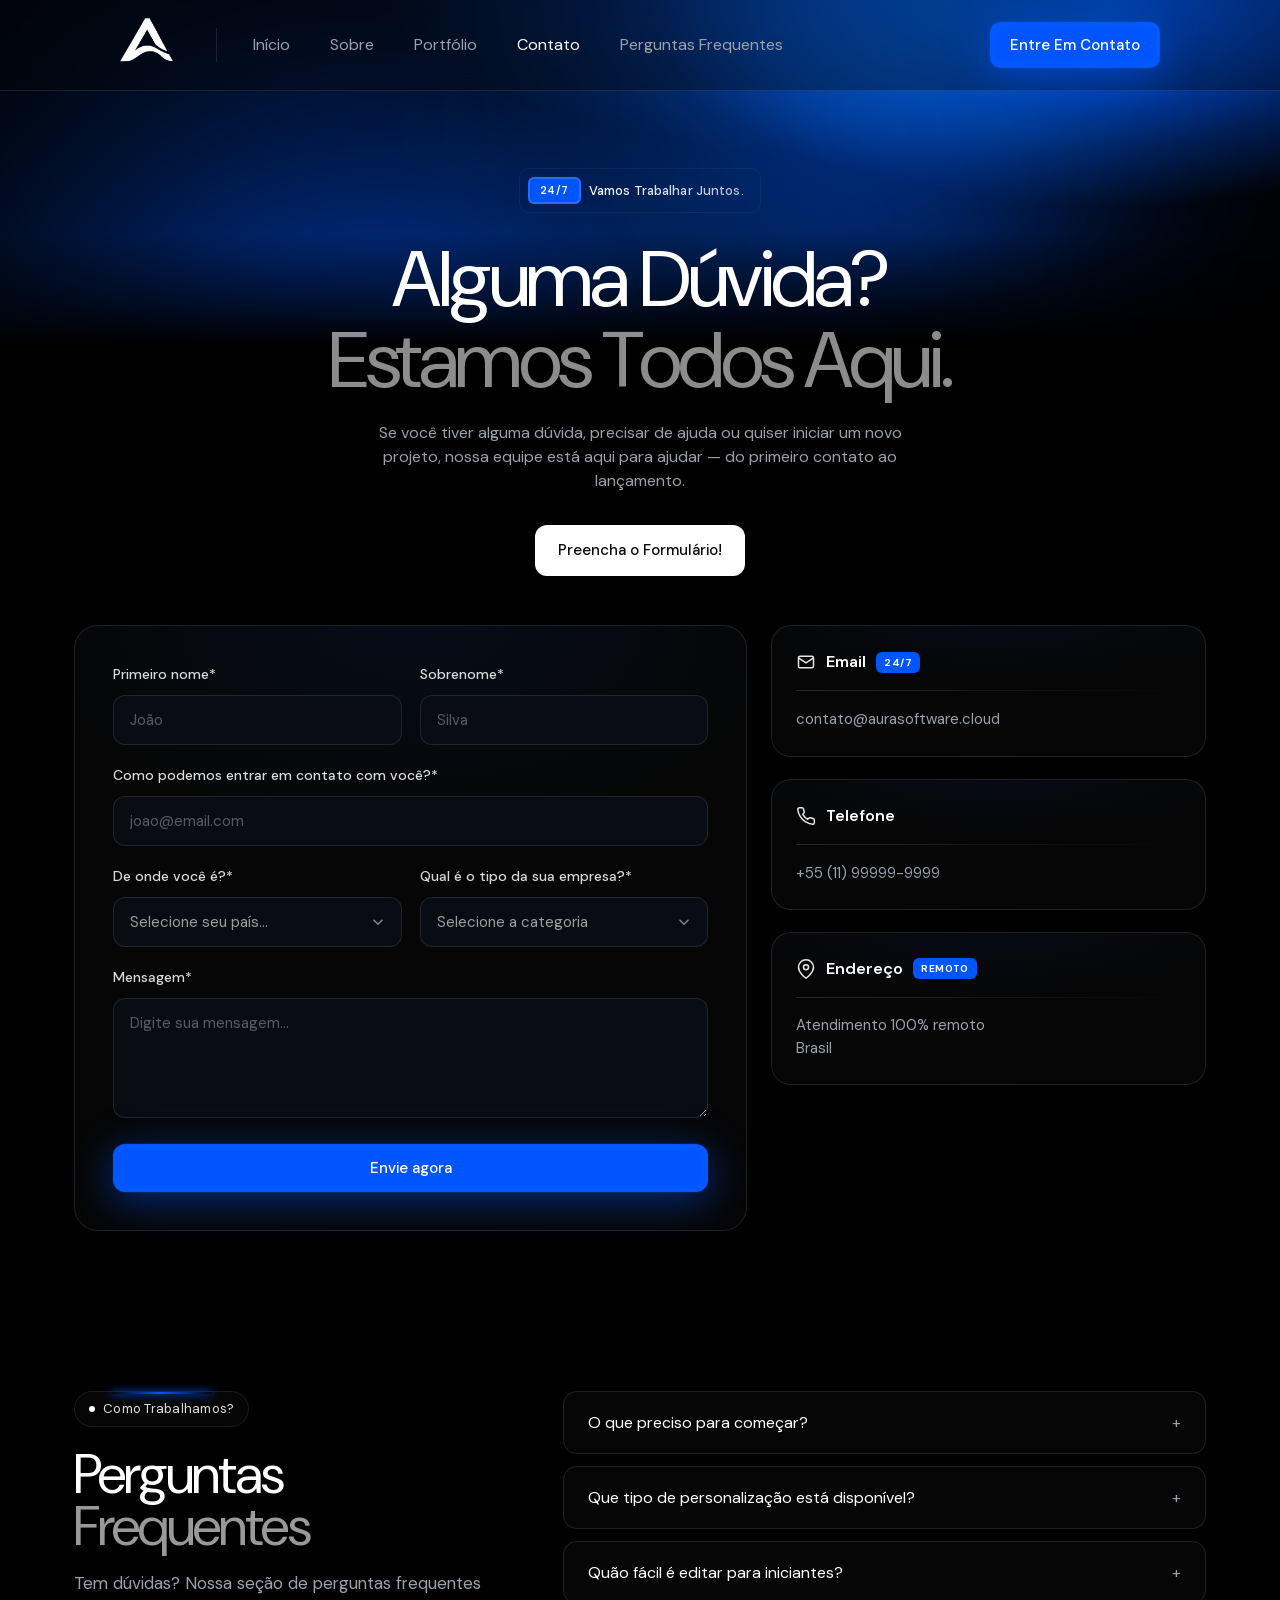
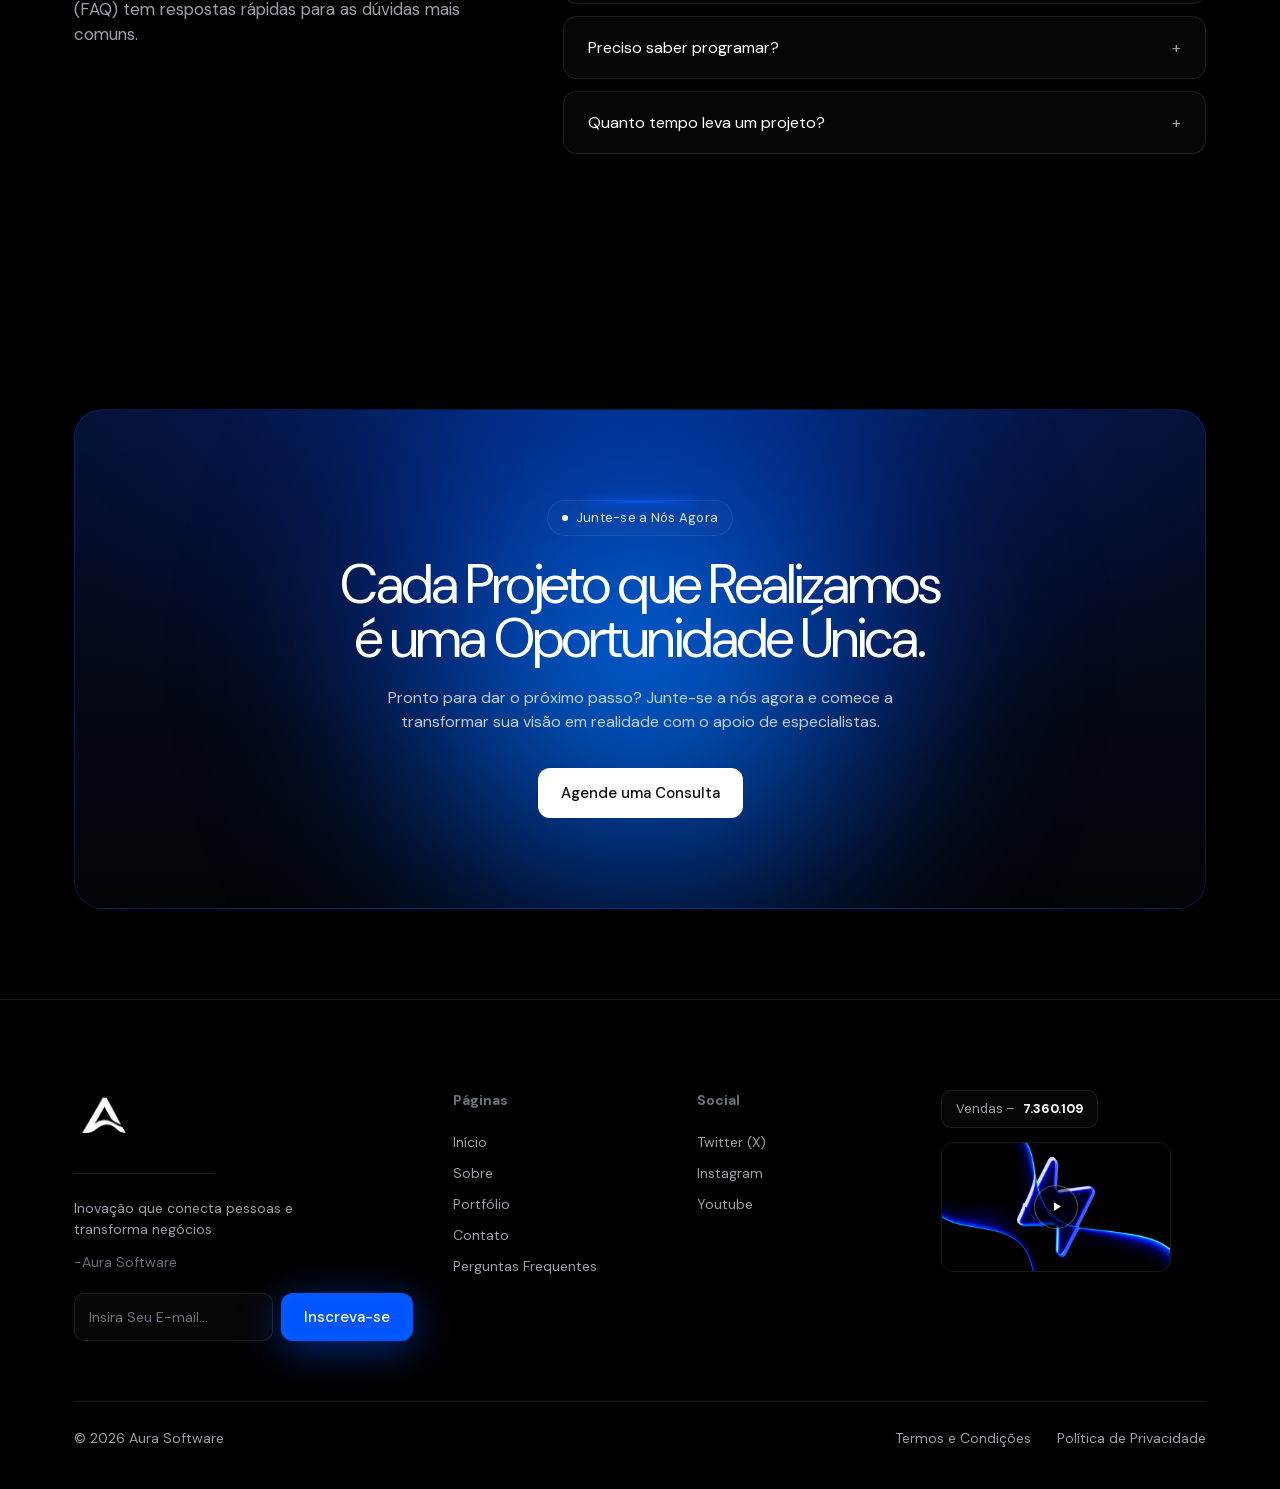
==== commit f96c1989: "x" ====
--- a/contato.html
+++ b/contato.html
@@ -4,9 +4,9 @@
 <meta charset="utf-8" />
 <meta name="viewport" content="width=device-width, initial-scale=1" />
 <title>Contato · Aura Software</title>
-<meta name="description" content="Fale com a Aura Software. Serviços, planos de desenvolvimento de apps e sistemas, perguntas frequentes e contato." />
+<meta name="description" content="Fale com a Aura Software. Tire dúvidas, peça ajuda ou inicie um novo projeto — nossa equipe está pronta para ajudar." />
 <link rel="icon" href="assets/img/logo-nav.png" />
-<link rel="stylesheet" href="styles.css?v=30" />
+<link rel="stylesheet" href="styles.css?v=41" />
 </head>
 <body>
 
@@ -22,7 +22,7 @@
       <a href="contato.html#faq">Perguntas Frequentes</a>
     </div>
     <div class="nav-cta">
-      <a class="btn btn-primary" href="#contato-form">Entre Em Contato</a>
+      <a class="btn btn-primary" href="contato.html">Entre Em Contato</a>
       <button class="hamburger" id="hamburger" aria-label="Menu"><span></span><span></span></button>
     </div>
   </nav>
@@ -32,105 +32,81 @@
     <a href="portfolio.html">Portfólio</a>
     <a href="contato.html">Contato</a>
     <a href="contato.html#faq">Perguntas Frequentes</a>
-    <a class="btn btn-primary" href="#contato-form">Entre Em Contato</a>
+    <a class="btn btn-primary" href="contato.html">Entre Em Contato</a>
   </div>
 </div>
 
-<!-- ===================== SERVIÇOS ===================== -->
-<section class="pricing" style="padding-top:150px;padding-bottom:40px">
-  <div class="glow" style="width:500px;height:500px;top:0;left:-150px;opacity:.5;animation:glowDrift 22s ease-in-out infinite"></div>
-  <div class="container">
-    <div class="section-head left">
-      <span class="eyebrow">Our Services</span>
-      <h2>Obtenha Serviços de Alta Qualidade <span class="dim">Com Clareza, Remotamente.</span></h2>
-      <p>Descubra nossa gama de serviços criados para elevar sua marca e impulsionar seu negócio para o próximo nível.</p>
-    </div>
-    <div class="plans" style="grid-template-columns:repeat(3,1fr);max-width:none">
-      <div class="plan">
-        <span class="badge">Desenvolvimento</span>
-        <div class="ico">⚡</div>
-        <h3>Sprint Completo do Site</h3>
-        <div class="desc">Ao simplificar o processo e focar em etapas-chave, garantimos que seu site esteja pronto para entrar no ar rapidamente, sem sacrificar a qualidade.</div>
-        <div class="price" style="font-size:36px">R$2500 <span class="from" style="font-size:14px">/ Projeto</span></div>
-        <div class="mini"><span>2 – 3 Semanas</span></div>
-        <ul class="check-list">
-          <li>Design + Desenvolvimento Completo de Aplicativos</li>
-          <li>Elementos Interativos</li>
-        </ul>
-        <a class="btn" href="#contato-form">Agende uma Consulta</a>
-      </div>
-      <div class="plan">
-        <span class="badge">Design</span>
-        <div class="ico">🎨</div>
-        <h3>Pacote de Design Completo</h3>
-        <div class="desc">Desde a criação de logotipos personalizados até diretrizes de marca abrangentes, design web e materiais de marketing, cuidamos de todos os aspectos da sua presença visual.</div>
-        <div class="price" style="font-size:36px">R$4500 <span class="from" style="font-size:14px">/ Projeto</span></div>
-        <div class="mini"><span>3 – 4 Semanas</span></div>
-        <ul class="check-list">
-          <li>Arquivos + Materiais de Identidade Visual</li>
-          <li>Fácil de Editar e Acessar</li>
-        </ul>
-        <a class="btn" href="#contato-form">Agende uma Consulta</a>
-      </div>
-      <div class="plan">
-        <span class="badge">Desenvolvimento</span>
-        <div class="ico">🧱</div>
-        <h3>Desenvolvimento Full Stack</h3>
-        <div class="desc">Quer esteja desenvolvendo um website simples ou uma aplicação web complexa, nossa equipe fornece soluções escaláveis e adaptadas às suas necessidades.</div>
-        <div class="price" style="font-size:36px">R$7500 <span class="from" style="font-size:14px">/ Projeto</span></div>
-        <div class="mini"><span>4 – 6 Semanas</span></div>
-        <ul class="check-list">
-          <li>HTML + JavaScript + React Code</li>
-          <li>Banco de Dados e Back-End</li>
-        </ul>
-        <a class="btn" href="#contato-form">Agende uma Consulta</a>
-      </div>
-    </div>
-  </div>
-</section>
-
-<!-- ===================== PREÇOS ===================== -->
-<section class="pricing" style="padding-top:40px">
-  <div class="container">
-    <div class="section-head left">
-      <span class="eyebrow">Preços</span>
-      <h2>Planos para todos os tipos de negócios, <span class="dim">Adequados para Pessoal, Agências, Startups.</span></h2>
-      <p>Nossos planos de preços são projetados para tornar o início o mais fácil possível. Com opções flexíveis, adaptadas a diversas necessidades e orçamentos.</p>
-    </div>
-    <div class="plans">
-      <div class="plan">
-        <span class="badge">A Escolha Mais Popular</span>
-        <div class="ico">🚀</div>
-        <h3>Desenvolvimento de App Standard</h3>
-        <div class="from">A partir de:</div>
-        <div class="price">R$997 <del>R$1450</del></div>
-        <div class="desc">Ideal para startups, empresas e empreendedores que precisam lançar um aplicativo mobile ou sistema web profissional com excelente custo-benefício.</div>
-        <div class="mini"><span>100+ Projetos</span><span>75+ Revisões</span></div>
-        <ul class="check-list" style="margin:22px 0">
-          <li>Aplicativos Web e Mobile (PWA)</li>
-          <li>Sistemas Web Responsivos</li>
-          <li>Painel Administrativo</li>
-          <li>Integração com APIs</li>
-          <li>UI/UX Profissional</li>
-        </ul>
-        <a class="btn btn-primary" href="#contato-form">Agende Uma Consulta</a>
-      </div>
-      <div class="plan featured">
-        <span class="badge">Recomendado</span>
-        <div class="ico">⚙️</div>
-        <h3>Desenvolvimento de App Premium</h3>
-        <div class="from">A partir de:</div>
-        <div class="price">R$2.599 <del>R$3997</del></div>
-        <div class="desc">Solução completa para empresas que desejam um software robusto, escalável e preparado para crescimento acelerado.</div>
-        <div class="mini"><span>650+ Projetos</span><span>250+ Revisões</span></div>
-        <ul class="check-list" style="margin:22px 0">
-          <li>Arquitetura Escalável</li>
-          <li>Suporte Técnico Inicial</li>
-          <li>Autenticação e Segurança</li>
-          <li>SEO e Performance</li>
-          <li>Infraestrutura AWS com Proxy Reverso e Load Balancer</li>
-        </ul>
-        <a class="btn btn-primary" href="#contato-form">Agende Uma Consulta</a>
+<!-- ===================== HERO ===================== -->
+<section class="hero about-hero" id="inicio" style="padding-bottom:40px">
+  <div class="hero-fx" aria-hidden="true">
+    <div class="hero-bg"></div>
+    <div class="glow hero-glow" id="heroGlow" style="width:520px;height:520px;top:30%;left:-40px;opacity:.85"></div>
+    <div class="glow hero-glow" id="heroGlow2" style="width:440px;height:440px;top:-90px;right:6%;opacity:.6"></div>
+  </div>
+  <div class="container hero-inner">
+    <span class="hl-tag">
+      <span class="hl-badge">24/7</span>
+      <span class="hl-title">Vamos Trabalhar Juntos.</span>
+    </span>
+    <h1>Alguma Dúvida? <span class="dim">Estamos Todos Aqui.</span></h1>
+    <p>Se você tiver alguma dúvida, precisar de ajuda ou quiser iniciar um novo projeto, nossa equipe está aqui para ajudar — do primeiro contato ao lançamento.</p>
+    <div class="hero-actions">
+      <a class="btn btn-light" href="#contato-form">Preencha o Formulário!</a>
+    </div>
+  </div>
+</section>
+
+<!-- ===================== FORMULÁRIO + INFO ===================== -->
+<section class="contact-sec" id="contato-form">
+  <div class="container">
+    <div class="contact-wrap">
+      <form class="contact-form" onsubmit="return false">
+        <div class="cf-row">
+          <div class="cf-field"><label for="cf-first">Primeiro nome*</label><input id="cf-first" type="text" placeholder="João" required /></div>
+          <div class="cf-field"><label for="cf-last">Sobrenome*</label><input id="cf-last" type="text" placeholder="Silva" required /></div>
+        </div>
+        <div class="cf-field"><label for="cf-email">Como podemos entrar em contato com você?*</label><input id="cf-email" type="email" placeholder="joao@email.com" required /></div>
+        <div class="cf-row">
+          <div class="cf-field"><label for="cf-country">De onde você é?*</label>
+            <select id="cf-country" required>
+              <option value="" selected disabled>Selecione seu país…</option>
+              <option>Brasil</option>
+              <option>Portugal</option>
+              <option>Estados Unidos</option>
+              <option>Outro</option>
+            </select>
+          </div>
+          <div class="cf-field"><label for="cf-type">Qual é o tipo da sua empresa?*</label>
+            <select id="cf-type" required>
+              <option value="" selected disabled>Selecione a categoria</option>
+              <option>Agência</option>
+              <option>SaaS</option>
+              <option>Startup</option>
+              <option>Empresa</option>
+              <option>Outro</option>
+            </select>
+          </div>
+        </div>
+        <div class="cf-field"><label for="cf-msg">Mensagem*</label><textarea id="cf-msg" placeholder="Digite sua mensagem..." required></textarea></div>
+        <button class="btn btn-primary cf-submit" type="submit">Envie agora</button>
+      </form>
+
+      <div class="contact-info">
+        <div class="info-card">
+          <div class="head"><svg viewBox="0 0 24 24"><rect x="3" y="5" width="18" height="14" rx="2"/><path d="m3 7 9 6 9-6"/></svg><h4>Email</h4><span class="badge">24/7</span></div>
+          <div class="line"></div>
+          <a href="mailto:contato@aurasoftware.cloud">contato@aurasoftware.cloud</a>
+        </div>
+        <div class="info-card">
+          <div class="head"><svg viewBox="0 0 24 24"><path d="M22 16.92v3a2 2 0 0 1-2.18 2 19.79 19.79 0 0 1-8.63-3.07 19.5 19.5 0 0 1-6-6 19.79 19.79 0 0 1-3.07-8.67A2 2 0 0 1 4.11 2h3a2 2 0 0 1 2 1.72c.13.96.36 1.9.7 2.81a2 2 0 0 1-.45 2.11L8.09 9.91a16 16 0 0 0 6 6l1.27-1.27a2 2 0 0 1 2.11-.45c.91.34 1.85.57 2.81.7A2 2 0 0 1 22 16.92Z"/></svg><h4>Telefone</h4></div>
+          <div class="line"></div>
+          <a href="tel:+5511999999999">+55 (11) 99999-9999</a>
+        </div>
+        <div class="info-card">
+          <div class="head"><svg viewBox="0 0 24 24"><path d="M21 10c0 7-9 13-9 13s-9-6-9-13a9 9 0 0 1 18 0Z"/><circle cx="12" cy="10" r="3"/></svg><h4>Endereço</h4><span class="badge">REMOTO</span></div>
+          <div class="line"></div>
+          <p>Atendimento 100% remoto<br/>Brasil</p>
+        </div>
       </div>
     </div>
   </div>
@@ -141,8 +117,8 @@
   <div class="container">
     <div class="faq-grid">
     <div class="section-head">
-      <span class="eyebrow">FAQ</span>
-      <h2>Perguntas Feitas <span class="dim">Frequentemente</span></h2>
+      <span class="eyebrow">Como Trabalhamos?</span>
+      <h2>Perguntas <span class="dim">Frequentes</span></h2>
       <p>Tem dúvidas? Nossa seção de perguntas frequentes (FAQ) tem respostas rápidas para as dúvidas mais comuns.</p>
     </div>
     <div class="faq-list">
@@ -158,13 +134,14 @@
 </section>
 
 <!-- ===================== CTA ===================== -->
-<section class="cta" id="contato-form">
+<section class="cta">
   <div class="container">
     <div class="cta-card">
+      <span class="cta-blur" aria-hidden="true"></span>
       <span class="eyebrow">Junte-se a Nós Agora</span>
       <h2 style="margin-top:22px">Cada Projeto que Realizamos<br/>é uma Oportunidade Única.</h2>
-      <p>Conta sua ideia — a gente cuida do código, do design e da entrega.</p>
-      <a class="btn btn-light" href="mailto:contato@aurasoftware.cloud">Falar com a Aura</a>
+      <p>Pronto para dar o próximo passo? Junte-se a nós agora e comece a transformar sua visão em realidade com o apoio de especialistas.</p>
+      <a class="btn btn-light" href="#contato-form">Agende uma Consulta</a>
     </div>
   </div>
 </section>
@@ -218,6 +195,6 @@
 <div class="cursor-dot" id="cursorDot" aria-hidden="true"></div>
 
 <script src="assets/lenis.min.js"></script>
-<script src="script.js?v=26"></script>
+<script src="script.js?v=36"></script>
 </body>
 </html>
--- a/styles.css
+++ b/styles.css
@@ -219,14 +219,15 @@
 .hero p + p { margin-top: 14px; }
 .hero-actions { display: flex; gap: 12px; margin-top: 34px; flex-wrap: wrap; }
 .hero-bottom { display: flex; align-items: flex-end; justify-content: space-between; gap: 40px; }
-.hero-strip { display: flex; align-items: center; gap: 60px; margin-top: 40px; padding-top: 28px; position: relative; z-index: 1; }
+.hero-strip { display: flex; align-items: center; justify-content: space-between; gap: 60px; margin-top: 40px; padding-top: 28px; position: relative; z-index: 1; }
 /* brilho azul muito sutil na divisa com o conteúdo acima */
 .hero-strip::before {
   content: ""; position: absolute; top: 0; left: 0; right: 0; height: 1px; pointer-events: none;
   background: linear-gradient(90deg, transparent, rgba(255,255,255,.35) 28%, rgba(255,255,255,.65) 50%, rgba(255,255,255,.35) 72%, transparent);
   box-shadow: 0 0 14px rgba(255,255,255,.3);
 }
-.hero-strip .marquee { flex: 1; min-width: 0; padding: 20px 0; }
+/* marquee confinado à esquerda (como no Framer), vídeo à direita */
+.hero-strip .marquee { flex: none; width: min(460px, 45%); min-width: 0; padding: 20px 0; }
 .hero-strip .video-wrap { position: relative; flex: none; }
 .hero-strip .star { position: absolute; top: -110px; left: -60px; width: 150px; opacity: .8; pointer-events: none; }
 .hero-divider { border: none; border-top: 1px solid var(--border); margin: 36px auto 0; max-width: var(--maxw); }
@@ -267,8 +268,54 @@
 .split { padding: 80px 0; }
 .split-grid { display: grid; grid-template-columns: 1fr 1fr; gap: 60px; align-items: center; }
 .split-grid.flip > .split-img { order: 2; }
-.split-img { border-radius: var(--radius-lg); overflow: hidden; border: 1px solid var(--border); aspect-ratio: 1/1.01; }
-.split-img img { width: 100%; height: 100%; object-fit: cover; }
+/* Framer-style image card: outer card (#080808 + 5% border), inner image (10% border), blue line + blue glow */
+.split-img {
+  position: relative;
+  border-radius: 30px;
+  border: 1px solid rgba(255, 255, 255, 0.05);
+  background-color: #080808;
+  -webkit-backdrop-filter: blur(2px);
+  backdrop-filter: blur(2px);
+  padding: 10px;
+  box-sizing: border-box;
+  aspect-ratio: 1/1.01;
+  isolation: isolate;
+}
+.split-img img {
+  width: 100%; height: 100%;
+  object-fit: cover;
+  border-radius: 20px;
+  border: 1px solid rgba(255, 255, 255, 0.1);
+  position: relative;
+  z-index: 1;
+}
+/* Blue scan line near the bottom of the image */
+.split-img::before {
+  content: "";
+  position: absolute;
+  left: 16%; right: 16%;
+  bottom: 30px;
+  height: 1px;
+  background: linear-gradient(90deg, rgba(0, 85, 255, 0) 0%, #0055ff 50%, rgba(0, 85, 255, 0) 100%);
+  z-index: 2;
+  pointer-events: none;
+}
+/* Blue glow emanating from behind the bottom of the card */
+.split-img::after {
+  content: "";
+  position: absolute;
+  left: 50%;
+  bottom: -24px;
+  width: 62%;
+  height: 130px;
+  transform: translateX(-50%);
+  background: #0055ff;
+  filter: blur(45px);
+  border-radius: 100%;
+  opacity: 0.55;
+  z-index: 0;
+  pointer-events: none;
+}
 .split-body h2 { font-size: clamp(30px, 4vw, 54px); line-height: .96; font-weight: 400; letter-spacing: -0.036em; margin: 18px 0 6px; }
 .split-body h2 .dim { color: rgba(255,255,255,.6); display: block; }
 .split-body > p { color: var(--muted); font-size: 16px; margin-top: 12px; }
@@ -284,8 +331,8 @@
 .bcar {
   position: relative; overflow: hidden;
   width: 100vw; margin-left: calc(50% - 50vw);
-  height: clamp(400px, 44vw, 580px); cursor: grab; touch-action: pan-y;
-  perspective: 1200px; perspective-origin: 50% 50%;
+  height: clamp(420px, 46vw, 620px); cursor: grab; touch-action: pan-y;
+  perspective: 900px; perspective-origin: 50% 50%;
 }
 .bcar.grabbing { cursor: grabbing; }
 .bcar-track {
@@ -317,25 +364,14 @@
 .steps { display: flex; flex-direction: column; gap: 26px; }
 .step {
   position: relative; overflow: hidden; isolation: isolate;
+  transform-origin: center center; will-change: transform;
+  /* só a opacidade faz transição; o transform é controlado pelo scroll (instantâneo) */
+  transition: opacity 1.2s cubic-bezier(.16,.6,.28,1) var(--reveal-delay, 0s);
   border: 1px solid rgba(255,255,255,.08); border-radius: 20px;
   background: radial-gradient(120% 85% at 50% 0%, rgba(0,85,255,.07), transparent 62%), rgba(255,255,255,.022);
   padding: 30px; display: flex; flex-direction: column;
 }
-/* imagem de fundo (código) com escurecimento pra legibilidade — igual ao Framer */
-.step::before {
-  content: ""; position: absolute; inset: 0; z-index: 0; pointer-events: none;
-  background:
-    linear-gradient(180deg, rgba(9,9,18,.45) 0%, rgba(9,9,18,.82) 100%),
-    url("assets/img/code.jpg") center / cover no-repeat;
-}
-/* camada de vidro (blur) na base do card — réplica do "Blur" do Framer */
-.step-blur {
-  position: absolute; left: 0; right: 0; bottom: 0; height: 46%; z-index: 1; pointer-events: none;
-  -webkit-backdrop-filter: blur(10px); backdrop-filter: blur(10px);
-  -webkit-mask-image: linear-gradient(to top, #000 38%, transparent);
-          mask-image: linear-gradient(to top, #000 38%, transparent);
-}
-/* conteúdo acima da textura e do blur */
+/* conteúdo acima das camadas decorativas */
 .step > *:not(.step-blur) { position: relative; z-index: 2; }
 /* "Star Line" decorativo no card final */
 .steps .step:last-child::after {
@@ -519,6 +555,100 @@
 .plan ul { margin: 22px 0; }
 .plan .btn { width: 100%; }
 
+/* ===================== FEATURE CARDS (Serviços — réplica Framer) ===================== */
+.feature-cards { display: grid; grid-template-columns: repeat(3, 1fr); gap: 24px; margin-top: 50px; }
+.feature-card {
+  position: relative;
+  display: flex;
+  flex-direction: column;
+  padding: 40px;
+  border: 1px solid rgba(255, 255, 255, 0.08);
+  border-radius: 20px;
+  /* Réplica do glow de fundo (img SVG) já suavizado pela camada "Blur" do Framer */
+  background:
+    radial-gradient(150% 100% at 50% -15%, rgba(0, 85, 255, 0.10), transparent 42%),
+    radial-gradient(120% 85% at 50% 0%, rgba(255, 255, 255, 0.05), transparent 50%),
+    #08080d;
+  overflow: hidden;
+}
+/* Camada "Blur" / sheen frosted no topo do card */
+.feature-card::before {
+  content: "";
+  position: absolute;
+  inset: 0;
+  border-radius: inherit;
+  background: linear-gradient(180deg, rgba(255, 255, 255, 0.04) 0%, transparent 18%);
+  -webkit-backdrop-filter: blur(20px);
+  backdrop-filter: blur(20px);
+  -webkit-mask-image: linear-gradient(180deg, #000 0%, transparent 30%);
+  mask-image: linear-gradient(180deg, #000 0%, transparent 30%);
+  pointer-events: none;
+}
+.feature-card > * { position: relative; z-index: 1; }
+/* Topo: ícone + tag */
+.fc-top { display: flex; align-items: center; justify-content: space-between; gap: 16px; margin-bottom: 30px; }
+.fc-ico {
+  width: 46px; height: 46px; flex: none;
+  display: grid; place-items: center;
+  border-radius: 10px;
+  border: 1px solid rgba(0, 85, 255, 0.15);
+  background: radial-gradient(50% 50% at 50% 50%, rgba(0, 153, 255, 0.15) 0%, rgb(9, 9, 18) 100%);
+  box-shadow: 0 5px 25px 0 rgba(0, 85, 255, 0.25), inset 0 10px 10px -1px rgba(255, 255, 255, 0.08);
+}
+.fc-ico svg { width: 22px; height: 22px; fill: #fff; }
+.fc-tag {
+  position: relative;
+  display: inline-flex; align-items: center;
+  padding: 8px 14px 10px;
+  border-radius: 10px;
+  border: 1px solid rgba(255, 255, 255, 0.05);
+  -webkit-backdrop-filter: blur(5px); backdrop-filter: blur(5px);
+  background: linear-gradient(0deg, rgba(0, 85, 255, 0.08) 0%, rgba(153, 153, 153, 0.1) 100%);
+  font-size: 13px; font-weight: 500; line-height: 1;
+}
+.fc-tag span {
+  background: linear-gradient(90deg, #fff 0%, rgba(153, 153, 153, 0) 350%);
+  -webkit-background-clip: text; background-clip: text;
+  -webkit-text-fill-color: transparent; color: transparent;
+}
+.fc-line {
+  position: absolute; left: 0; right: 0; top: 0; height: 1px;
+  background: linear-gradient(90deg, rgba(0, 85, 255, 0) 0%, #0055ff 50%, rgba(0, 85, 255, 0) 100%);
+}
+/* Corpo */
+.fc-title { font-size: 20px; font-weight: 600; letter-spacing: -0.01em; margin: 0; }
+.fc-sep {
+  height: 1px; margin: 16px 0;
+  background: linear-gradient(90deg, rgba(255, 255, 255, 0) 0%, rgba(255, 255, 255, 0.15) 50%, rgba(255, 255, 255, 0) 100%);
+}
+.fc-desc { color: rgba(255, 255, 255, 0.5); font-size: 14px; line-height: 1.5; margin: 0; }
+.fc-pills { display: flex; flex-wrap: wrap; gap: 10px; margin-top: 20px; }
+.fc-pill {
+  display: inline-flex; align-items: baseline; gap: 5px;
+  padding: 8px 14px; border-radius: 10px;
+  border: 1px solid rgba(255, 255, 255, 0.05);
+  -webkit-backdrop-filter: blur(2.5px); backdrop-filter: blur(2.5px);
+  background: linear-gradient(0deg, rgba(199, 199, 199, 0.06) 0%, rgba(71, 71, 71, 0.06) 100%);
+  font-size: 13px; color: rgba(255, 255, 255, 0.6);
+}
+.fc-pill b { color: #fff; font-weight: 600; font-size: 14px; }
+.fc-points { list-style: none; margin: 22px 0 0; padding: 0; display: grid; gap: 12px; }
+.fc-points li { display: flex; align-items: center; gap: 10px; color: rgba(255, 255, 255, 0.85); font-size: 14px; }
+.fc-points li svg { width: 18px; height: 18px; flex: none; fill: #fff; background: #0055ff; border-radius: 6px; padding: 3px; }
+.fc-btn {
+  margin-top: auto; padding-top: 26px;
+}
+.fc-btn a {
+  display: flex; align-items: center; justify-content: center;
+  padding: 14px 20px; border-radius: 10px;
+  border: 3px solid rgba(255, 255, 255, 0.15);
+  background-color: #0055ff;
+  color: #fff; font-weight: 600; font-size: 14px; text-decoration: none;
+  box-shadow: 0 8px 40px 0 rgba(0, 85, 255, 0.5), 0 0 0 1px rgba(0, 85, 255, 0.12);
+  transition: transform .2s ease, box-shadow .2s ease;
+}
+.fc-btn a:hover { transform: translateY(-1px); box-shadow: 0 12px 50px 0 rgba(0, 85, 255, 0.6), 0 0 0 1px rgba(0, 85, 255, 0.2); }
+
 /* ===================== DEPOIMENTOS ===================== */
 .testimonials { padding: 90px 0; }
 .tgrid { display: grid; grid-template-columns: repeat(3, 1fr); gap: 22px; margin-top: 50px; }
@@ -556,10 +686,28 @@
   max-width: var(--maxw); margin: 0 auto; border-radius: var(--radius-lg);
   padding: 90px 40px; position: relative; overflow: hidden;
   background:
-    radial-gradient(90% 130% at 50% -20%, rgba(0,85,255,.9), rgba(0,40,160,.45) 45%, rgba(5,6,10,.2) 75%),
-    linear-gradient(180deg, #0a1a4a, #05060a);
+    radial-gradient(90% 130% at 50% -20%, rgba(0,70,210,.6), rgba(0,30,120,.3) 45%, rgba(3,4,7,.2) 75%),
+    linear-gradient(180deg, #06102e, #030407);
   border: 1px solid rgba(0, 85, 255, .25);
 }
+/* blur azul em deriva dentro do card */
+.cta .cta-blur {
+  position: absolute; z-index: 0; top: 50%; left: 50%;
+  width: 62%; aspect-ratio: 1; border-radius: 50%; pointer-events: none;
+  margin: -31% 0 0 -31%;
+  background: radial-gradient(circle, rgba(0,120,255,.9), rgba(0,70,210,.4) 48%, transparent 72%);
+  filter: blur(70px); will-change: transform;
+  animation: ctaBlurDrift 7s ease-in-out infinite;
+}
+@keyframes ctaBlurDrift {
+  0%   { transform: translate(-20%, -8%)  scale(1); }
+  25%  { transform: translate(22%, 10%)   scale(1.12); }
+  50%  { transform: translate(14%, -18%)  scale(0.95); }
+  75%  { transform: translate(-24%, 16%)  scale(1.08); }
+  100% { transform: translate(-20%, -8%)  scale(1); }
+}
+/* o blur do card CTA continua se movendo mesmo com reduce-motion (efeito ambiente sutil) */
+.cta .eyebrow { position: relative; z-index: 1; }
 .cta h2 { font-size: clamp(32px, 4.4vw, 54px); font-weight: 400; letter-spacing: -0.036em; line-height: 1; position: relative; z-index: 1; }
 .cta p { color: rgba(255,255,255,.75); margin: 20px auto 34px; max-width: 540px; position: relative; z-index: 1; }
 .cta .btn-light { position: relative; z-index: 1; }
@@ -600,12 +748,13 @@
   .split-grid { grid-template-columns: 1fr; gap: 30px; }
   .split-grid.flip > .split-img { order: 0; }
   .split-grid:not(.flip) > .split-body { order: -1; } /* "Sobre Aura": texto acima da foto no mobile */
-  .feat-grid, .plans, .blob-grid, .tgrid { grid-template-columns: 1fr; }
+  .feat-grid, .plans, .blob-grid, .tgrid, .feature-cards { grid-template-columns: 1fr; }
   .processo-grid, .faq-grid, .services-grid { grid-template-columns: 1fr; gap: 30px; }
   .services-grid .side-img { position: static; }
   .collage-minis { grid-template-columns: 1fr; }
   .processo-side { position: static; }
   .hero-strip { flex-direction: column; align-items: flex-start; gap: 20px; }
+  .hero-strip .marquee { width: 100%; }   /* full-width no mobile (vídeo escondido) */
   .hero-strip .video-wrap { display: none; }   /* vídeo só na versão web */
   .collage-grid { grid-template-columns: 1fr; }
   .tgrid { columns: 1; }
@@ -783,3 +932,162 @@
 @media (max-width: 620px) {
   .bottom-blur { height: 110px; }
 }
+
+/* ===================== PÁGINA SOBRE ===================== */
+/* Hero centralizado com imagem */
+.about-hero { padding: 168px 0 70px; text-align: center; }
+.about-hero .hl-tag { margin: 0 auto; }
+.about-hero h1 { font-size: clamp(40px, 6.2vw, 82px); line-height: 1.02; font-weight: 400; letter-spacing: -0.044em; margin: 26px auto 0; max-width: 15ch; }
+.about-hero h1 .dim { color: rgba(255,255,255,.55); display: block; }
+.about-hero > .container > p { color: var(--muted); font-size: 16px; max-width: 540px; margin: 20px auto 0; }
+.about-hero .hero-actions { justify-content: center; margin-top: 32px; }
+.about-hero-img { margin: 64px auto 0; max-width: var(--maxw); border-radius: 24px; overflow: hidden; border: 1px solid var(--border);
+  box-shadow: 0 50px 120px -30px rgba(0,85,255,.55); }
+.about-hero-img img { width: 100%; display: block; }
+
+/* Sub-itens dos blocos split */
+.split-points { display: grid; gap: 26px; margin-top: 30px; }
+.split-points h4 { font-size: 17px; font-weight: 600; margin-bottom: 8px; letter-spacing: -.01em; }
+.split-points p { color: var(--muted); font-size: 15px; line-height: 1.55; }
+
+/* Cabeçalho de seção alinhado à esquerda + botão */
+.section-head.left { margin: 0; text-align: left; max-width: 640px; }
+.head-cta { margin-top: 30px; }
+
+/* Equipe */
+.team-section .glow { display: block; z-index: 0; mix-blend-mode: screen; }
+.team-section .container { position: relative; z-index: 1; }
+.team-grid { display: grid; grid-template-columns: repeat(3, 1fr); gap: 22px; margin-top: 54px; }
+.team-card { border-radius: 18px; border: 1px solid var(--border); padding: 14px;
+  display: flex; flex-direction: column; gap: 14px;
+  background: radial-gradient(85% 75% at 12% -8%, rgba(0,85,255,.18), transparent 55%), rgba(255,255,255,.025); }
+.team-card .photo { border-radius: 12px; overflow: hidden; aspect-ratio: 1 / 1; background: var(--bg-soft); }
+.team-card .photo img { width: 100%; height: 100%; object-fit: cover; }
+.team-card .meta { display: flex; align-items: center; justify-content: space-between; gap: 12px; padding: 0 4px 4px; }
+.team-card .meta b { display: block; font-size: 14px; font-weight: 600; letter-spacing: -.01em; }
+.team-card .meta span { font-size: 12px; color: rgba(255,255,255,.55); }
+.team-card .sbtn { width: 34px; height: 34px; flex: none; border-radius: 10px; display: grid; place-items: center;
+  border: 1px solid var(--border); background: rgba(255,255,255,.03); transition: background .2s ease; }
+.team-card .sbtn:hover { background: rgba(255,255,255,.08); }
+.team-card .sbtn svg { width: 14px; height: 14px; fill: #fff; opacity: .85; }
+
+/* Prêmios */
+.awards-grid { display: grid; grid-template-columns: repeat(2, 1fr); gap: 24px; margin-top: 54px; }
+.award-card { border: 1px solid var(--border); border-radius: 20px; padding: 14px; background: var(--card); }
+.award-logo { height: 168px; border-radius: 14px; display: grid; place-items: center;
+  border: 1px solid var(--border);
+  background: radial-gradient(120% 90% at 50% 0%, rgba(0,85,255,.08), transparent 60%), rgba(255,255,255,.02); }
+.award-logo img { height: 38px; width: auto; opacity: .9; filter: grayscale(1) brightness(1.6); }
+.award-foot { display: flex; align-items: center; justify-content: space-between; gap: 14px; padding: 18px 10px 8px; }
+.award-foot h4 { font-size: 17px; font-weight: 600; }
+.award-foot .sub { color: var(--muted); font-size: 14px; margin-top: 2px; }
+.award-count { flex: none; font-size: 14px; font-weight: 600; padding: 9px 14px; border-radius: 11px;
+  border: 1px solid rgba(255,255,255,.05); color: rgba(255,255,255,.85);
+  background: linear-gradient(0deg, rgba(0,85,255,.10), rgba(153,153,153,.10)); }
+
+/* Ferramentas */
+.tools-grid { display: grid; grid-template-columns: repeat(3, 1fr); gap: 20px; margin-top: 54px; }
+.tool-card { border: 1px solid var(--border); border-radius: 18px; padding: 26px; background: var(--card);
+  display: flex; flex-direction: column; }
+.tool-head { display: flex; align-items: center; gap: 14px; }
+.tool-ico { width: 48px; height: 48px; flex: none; border-radius: 12px; display: grid; place-items: center;
+  border: 1px solid var(--border); background: rgba(255,255,255,.04); }
+.tool-ico img { width: 28px; height: 28px; object-fit: contain; }
+.tool-head h4 { font-size: 16px; font-weight: 600; display: flex; align-items: center; gap: 8px; }
+.tool-pro { font-size: 10px; font-weight: 700; letter-spacing: .05em; color: #fff; background: var(--blue);
+  border-radius: 5px; padding: 2px 6px; }
+.tool-cat { font-size: 13px; color: var(--blue-soft); margin: 16px 0 8px; }
+.tool-card p { color: var(--muted); font-size: 14px; line-height: 1.55; }
+
+@media (max-width: 900px) {
+  .about-hero { padding-top: 130px; }
+  .team-grid, .tools-grid { grid-template-columns: 1fr 1fr; }
+  .awards-grid { grid-template-columns: 1fr; }
+}
+@media (max-width: 620px) {
+  .team-grid, .tools-grid { grid-template-columns: 1fr; }
+}
+
+/* ===================== PÁGINA PORTFÓLIO ===================== */
+.proj-grid { display: grid; grid-template-columns: repeat(2, 1fr); gap: 24px; margin-top: 24px; }
+.proj-card { display: block; border: 1px solid var(--border); border-radius: 20px; padding: 14px; color: inherit;
+  background: radial-gradient(120% 80% at 50% 0%, rgba(0,85,255,.06), transparent 55%), var(--card);
+  transition: transform .25s ease, border-color .25s ease, box-shadow .25s ease; }
+.proj-card:hover { transform: translateY(-4px); border-color: rgba(0,85,255,.35);
+  box-shadow: 0 26px 70px -30px rgba(0,85,255,.6); }
+.proj-img { border-radius: 13px; overflow: hidden; aspect-ratio: 16 / 10.2; background: var(--bg-soft); }
+.proj-img img { width: 100%; height: 100%; object-fit: cover; }
+.proj-foot { display: flex; align-items: center; justify-content: space-between; gap: 12px; padding: 16px 8px 8px; }
+.proj-name { font-size: 17px; font-weight: 600; letter-spacing: -.01em; display: flex; align-items: center; gap: 10px; }
+.proj-cat { font-size: 12px; color: rgba(255,255,255,.6); border: 1px solid var(--border); border-radius: 8px; padding: 4px 10px; font-weight: 400; }
+.proj-year { flex: none; font-size: 13px; font-weight: 600; color: rgba(255,255,255,.85); padding: 8px 13px; border-radius: 11px;
+  border: 1px solid rgba(255,255,255,.05); background: linear-gradient(0deg, rgba(0,85,255,.10), rgba(153,153,153,.10)); }
+@media (max-width: 760px) {
+  .proj-grid { grid-template-columns: 1fr; }
+}
+
+/* ===================== PÁGINA DE PROJETO (detalhe) ===================== */
+.pd-hero { padding: 150px 0 0; }
+.pd-hero-grid { display: grid; grid-template-columns: 1.45fr 1fr; gap: 50px; align-items: start; }
+.pd-tags { display: flex; gap: 10px; margin-bottom: 22px; }
+.pd-hero h1 { font-size: clamp(40px, 6vw, 76px); line-height: 1.0; font-weight: 400; letter-spacing: -0.044em; margin: 0 0 22px; }
+.pd-hero .lead { color: var(--muted); font-size: 16px; max-width: 580px; line-height: 1.6; }
+.pd-chips { display: flex; flex-wrap: wrap; gap: 10px; margin-top: 26px; }
+.pd-chips span { font-size: 13px; color: rgba(255,255,255,.7); border: 1px solid var(--border); border-radius: 10px; padding: 8px 14px; background: var(--card); }
+.pd-meta { border: 1px solid var(--border); border-radius: 18px; padding: 26px;
+  background: radial-gradient(120% 80% at 50% 0%, rgba(0,85,255,.08), transparent 55%), var(--card);
+  display: flex; flex-direction: column; gap: 22px; }
+.pd-meta .row .label { font-size: 12px; letter-spacing: .08em; color: rgba(255,255,255,.45); text-transform: uppercase; margin-bottom: 6px; }
+.pd-meta .row h4 { font-size: 16px; font-weight: 600; }
+.pd-shot { margin-top: 44px; border-radius: 22px; overflow: hidden; border: 1px solid var(--border); box-shadow: 0 50px 120px -40px rgba(0,85,255,.5); }
+.pd-shot img { width: 100%; display: block; }
+.pd-section { padding: 48px 0; }
+.pd-section h3 { font-size: clamp(26px, 3.4vw, 40px); font-weight: 400; letter-spacing: -.03em; }
+.pd-rule { height: 1px; margin: 20px 0 28px; background: linear-gradient(90deg, rgba(255,255,255,.18), transparent); }
+.pd-section .lead { color: var(--muted); font-size: 16px; max-width: 840px; line-height: 1.65; }
+.pd-sub { display: flex; align-items: center; gap: 12px; margin: 34px 0 14px; }
+.pd-sub h4 { font-size: 18px; font-weight: 600; }
+.pd-sub .tag { font-size: 11px; font-weight: 700; letter-spacing: .04em; color: #fff; background: var(--blue); border-radius: 6px; padding: 3px 9px; }
+.pd-list { list-style: none; display: grid; gap: 12px; max-width: 840px; margin: 0; padding: 0; }
+.pd-list li { color: var(--muted); font-size: 15px; line-height: 1.55; display: flex; gap: 10px; }
+.pd-list li::before { content: "✓"; color: #fff; background: var(--blue); width: 18px; height: 18px; border-radius: 50%; display: grid; place-items: center; font-size: 11px; flex: none; margin-top: 2px; }
+.pd-imgs { display: grid; grid-template-columns: 1fr 1fr; gap: 24px; margin-top: 34px; }
+.pd-imgs img { width: 100%; border-radius: 16px; border: 1px solid var(--border); }
+@media (max-width: 900px) {
+  .pd-hero-grid { grid-template-columns: 1fr; gap: 34px; }
+  .pd-imgs { grid-template-columns: 1fr; }
+}
+
+/* ===================== PÁGINA CONTATO ===================== */
+.contact-sec { padding: 10px 0 70px; }
+.contact-wrap { display: grid; grid-template-columns: 1.55fr 1fr; gap: 24px; align-items: start; }
+.contact-form { border: 1px solid var(--border); border-radius: 24px; padding: 38px;
+  background: radial-gradient(120% 70% at 50% 0%, rgba(0,85,255,.07), transparent 50%), var(--card); }
+.cf-row { display: grid; grid-template-columns: 1fr 1fr; gap: 18px; }
+.cf-field { display: flex; flex-direction: column; margin-bottom: 20px; }
+.cf-field label { font-size: 14px; font-weight: 500; margin-bottom: 10px; color: rgba(255,255,255,.85); }
+.cf-field input, .cf-field select, .cf-field textarea {
+  width: 100%; background: var(--bg-soft); border: 1px solid var(--border); border-radius: 12px;
+  padding: 14px 16px; color: #fff; font-family: inherit; font-size: 15px; transition: border-color .2s ease; }
+.cf-field input:focus, .cf-field select:focus, .cf-field textarea:focus { outline: none; border-color: rgba(0,85,255,.5); }
+.cf-field input::placeholder, .cf-field textarea::placeholder { color: rgba(255,255,255,.32); }
+.cf-field textarea { min-height: 120px; resize: vertical; }
+.cf-field select { appearance: none; -webkit-appearance: none; color: rgba(255,255,255,.6); cursor: pointer;
+  background-image: url("data:image/svg+xml,%3Csvg xmlns='http://www.w3.org/2000/svg' viewBox='0 0 24 24' fill='none' stroke='%23ffffff80' stroke-width='2'%3E%3Cpath d='M6 9l6 6 6-6'/%3E%3C/svg%3E");
+  background-repeat: no-repeat; background-position: right 14px center; background-size: 18px; padding-right: 42px; }
+.cf-field select option { color: #000; }
+.cf-submit { margin-top: 6px; width: 100%; }
+.contact-info { display: flex; flex-direction: column; gap: 22px; }
+.info-card { border: 1px solid var(--border); border-radius: 20px; padding: 24px;
+  background: radial-gradient(120% 80% at 50% 0%, rgba(0,85,255,.05), transparent 55%), var(--card); }
+.info-card .head { display: flex; align-items: center; gap: 10px; margin-bottom: 16px; }
+.info-card .head svg { width: 20px; height: 20px; fill: none; stroke: #fff; stroke-width: 1.8; opacity: .9; }
+.info-card .head h4 { font-size: 16px; font-weight: 600; }
+.info-card .badge { font-size: 10px; font-weight: 700; letter-spacing: .04em; color: #fff; background: var(--blue); border-radius: 6px; padding: 3px 8px; }
+.info-card .line { height: 1px; margin-bottom: 16px; background: linear-gradient(90deg, rgba(255,255,255,.14), transparent); }
+.info-card a, .info-card p { color: var(--muted); font-size: 15px; line-height: 1.55; }
+.info-card a:hover { color: #fff; }
+@media (max-width: 900px) {
+  .contact-wrap { grid-template-columns: 1fr; }
+  .cf-row { grid-template-columns: 1fr; }
+}
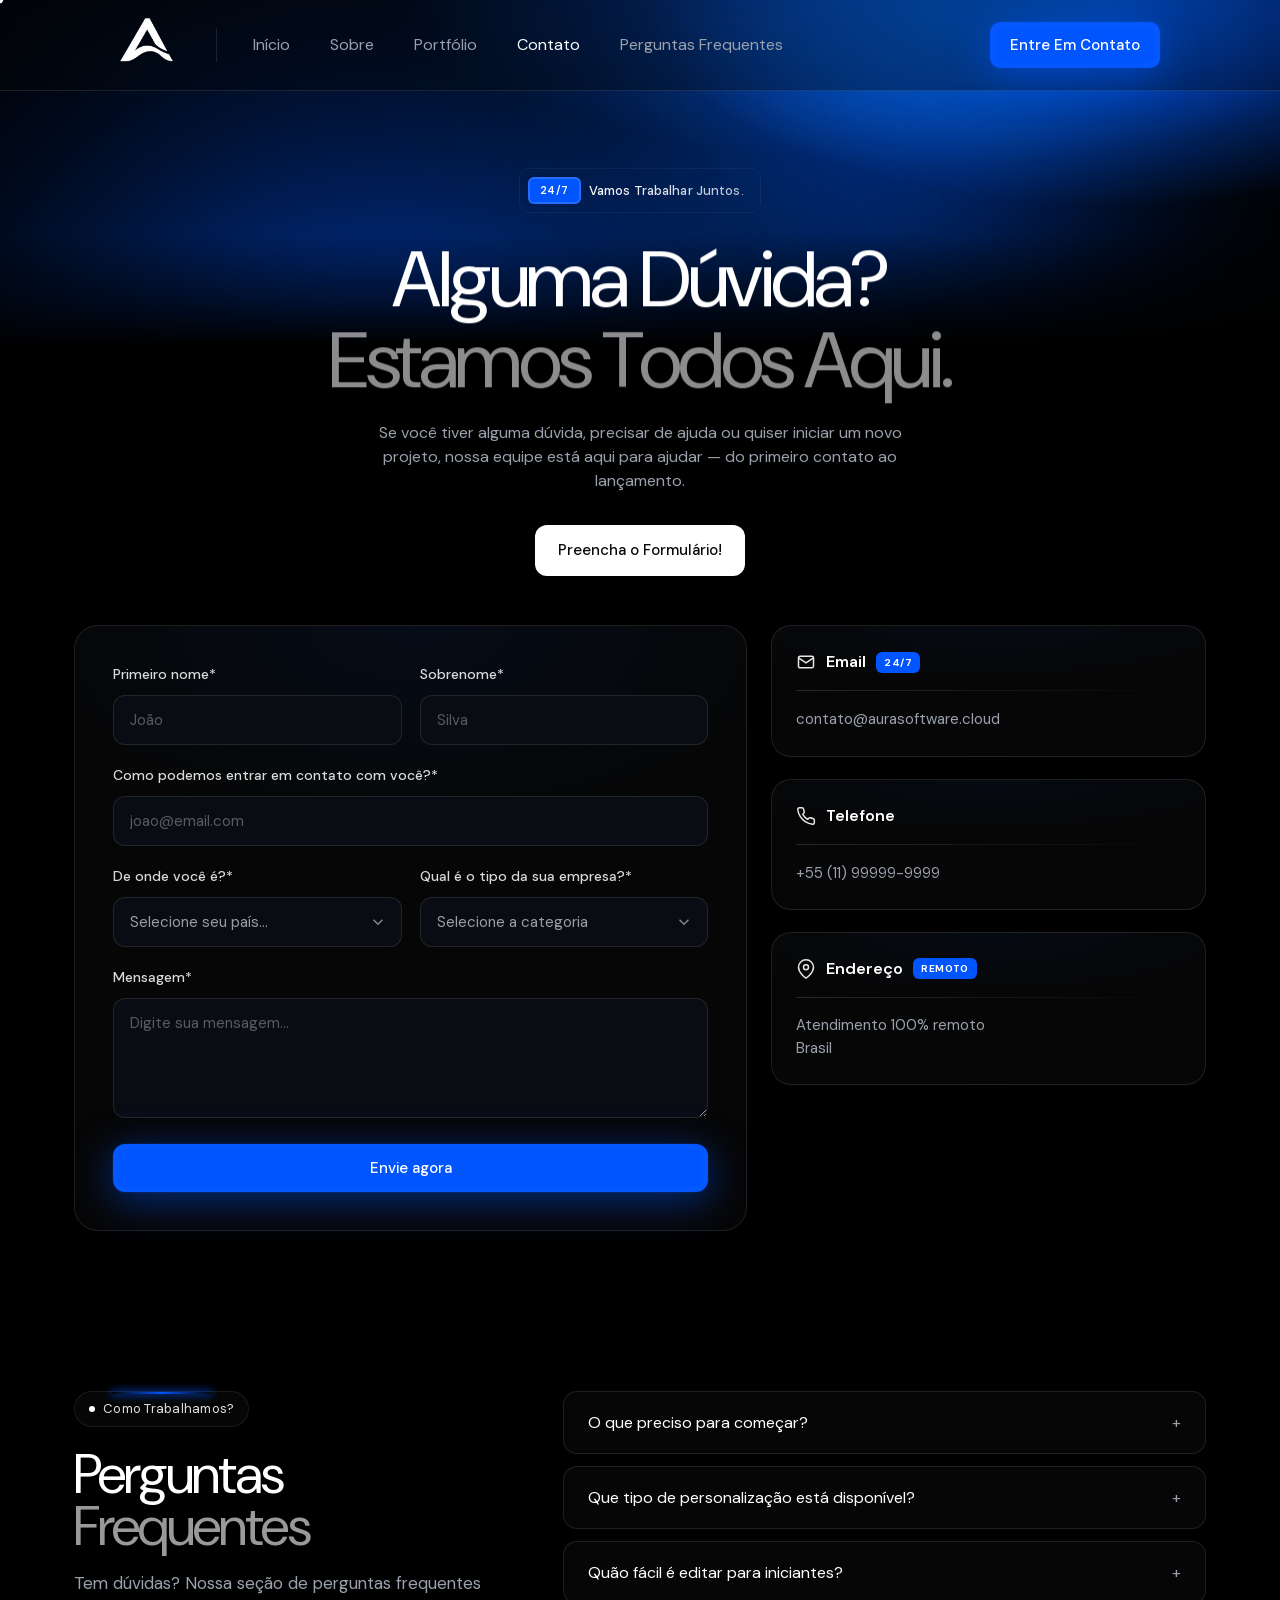
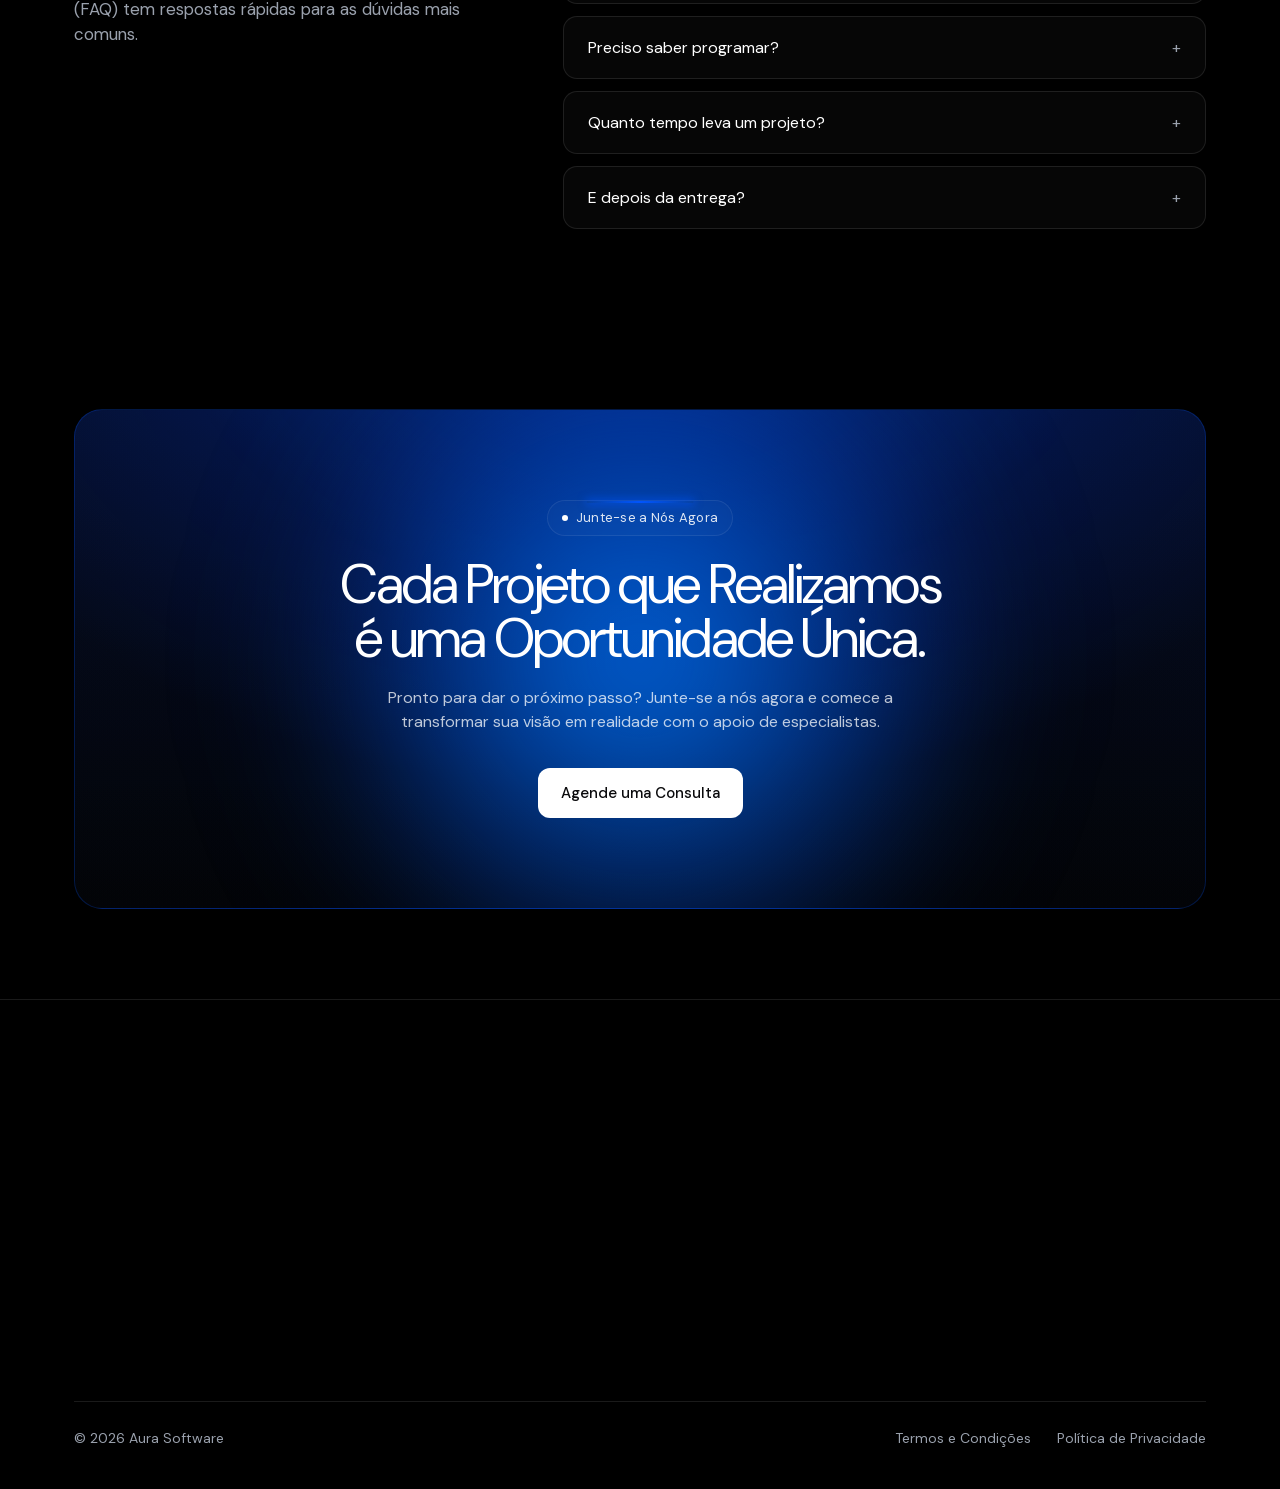
==== commit 02430915: "x" ====
--- a/contato.html
+++ b/contato.html
@@ -6,7 +6,7 @@
 <title>Contato · Aura Software</title>
 <meta name="description" content="Fale com a Aura Software. Tire dúvidas, peça ajuda ou inicie um novo projeto — nossa equipe está pronta para ajudar." />
 <link rel="icon" href="assets/img/logo-nav.png" />
-<link rel="stylesheet" href="styles.css?v=41" />
+<link rel="stylesheet" href="styles.css?v=46" />
 </head>
 <body>
 
@@ -195,6 +195,6 @@
 <div class="cursor-dot" id="cursorDot" aria-hidden="true"></div>
 
 <script src="assets/lenis.min.js"></script>
-<script src="script.js?v=36"></script>
+<script src="script.js?v=37"></script>
 </body>
 </html>
--- a/styles.css
+++ b/styles.css
@@ -157,6 +157,14 @@
   will-change: opacity, transform;
 }
 .reveal.in { opacity: 1; transform: none; }
+
+/* títulos: revelam palavra por palavra ao entrar na tela */
+.word-reveal .word {
+  display: inline-block; opacity: 0; transform: translateY(0.45em);
+  transition: opacity .5s cubic-bezier(.16,.6,.28,1), transform .5s cubic-bezier(.16,.6,.28,1);
+  will-change: opacity, transform;
+}
+.word-reveal.in .word { opacity: 1; transform: none; }
 
 /* ===================== NAVBAR (barra full-width fixa, como no original) ===================== */
 .nav-wrap { position: fixed; top: 0; left: 0; right: 0; z-index: 100; transition: transform .4s cubic-bezier(.4, 0, .2, 1); will-change: transform; }
@@ -805,6 +813,10 @@
   .photo-marquee img { height: 160px; }
   .bigproj { aspect-ratio: 4 / 3; }   /* leque: cards mais altos ainda no celular */
 }
+/* card de projeto cuja captura mobile é um print de celular (retrato) */
+@media (max-width: 760px) {
+  .bigproj.is-phone { aspect-ratio: 3 / 4; }
+}
 
 /* ===================== SUBPÁGINAS (sobre / portfólio / contato) ===================== */
 /* Hero centralizado das subpáginas */
@@ -1015,8 +1027,16 @@
   transition: transform .25s ease, border-color .25s ease, box-shadow .25s ease; }
 .proj-card:hover { transform: translateY(-4px); border-color: rgba(0,85,255,.35);
   box-shadow: 0 26px 70px -30px rgba(0,85,255,.6); }
-.proj-img { border-radius: 13px; overflow: hidden; aspect-ratio: 16 / 10.2; background: var(--bg-soft); }
-.proj-img img { width: 100%; height: 100%; object-fit: cover; }
+.proj-img { border-radius: 13px; overflow: hidden; aspect-ratio: 1.9 / 1; background: var(--bg-soft); }
+.proj-img img { width: 100%; height: 100%; object-fit: cover; object-position: top center; }
+@media (max-width: 760px) {
+  /* telas de dashboard são largas: no mobile mostramos o topo inteiro, sem cortar as laterais */
+  .proj-img { aspect-ratio: 16 / 11; }
+  .proj-img img { object-fit: cover; object-position: top center; }
+  /* cards cuja captura mobile é um print de celular (retrato): mostra em formato vertical */
+  .proj-img.is-phone { aspect-ratio: 3 / 4; }
+  .proj-img.is-phone img { object-fit: cover; object-position: top center; }
+}
 .proj-foot { display: flex; align-items: center; justify-content: space-between; gap: 12px; padding: 16px 8px 8px; }
 .proj-name { font-size: 17px; font-weight: 600; letter-spacing: -.01em; display: flex; align-items: center; gap: 10px; }
 .proj-cat { font-size: 12px; color: rgba(255,255,255,.6); border: 1px solid var(--border); border-radius: 8px; padding: 4px 10px; font-weight: 400; }
@@ -1091,3 +1111,23 @@
   .contact-wrap { grid-template-columns: 1fr; }
   .cf-row { grid-template-columns: 1fr; }
 }
+
+/* showcase desktop + mobile (página de projeto) */
+.pd-showcase { display: grid; grid-template-columns: 1.5fr 1fr; gap: 24px; margin-top: 34px; }
+.pd-showcase figure { margin: 0; border-radius: 16px; border: 1px solid var(--border); overflow: hidden; height: 460px; background: var(--bg-soft); }
+.pd-showcase img { width: 100%; height: 100%; display: block; }
+.pd-showcase .d img { object-fit: cover; object-position: top center; }
+.pd-showcase .m img { object-fit: contain; }
+@media (max-width: 900px) {
+  .pd-showcase { grid-template-columns: 1fr; }
+  .pd-showcase figure { height: auto; }
+  .pd-showcase .m { background: transparent; border: none; }
+  .pd-showcase .m img { max-height: 620px; width: auto; margin: 0 auto; border-radius: 16px; border: 1px solid var(--border); }
+}
+@media (max-width: 760px) {
+  /* hero de projeto que troca para print de celular: mostra o telefone centralizado, sem moldura larga */
+  .pd-shot.is-phone-hero { border: none; box-shadow: none; background: transparent; text-align: center; }
+  .pd-shot.is-phone-hero img { width: auto; max-height: 640px; margin: 0 auto; border-radius: 18px; border: 1px solid var(--border); }
+  /* na "Responsividade", no celular mostra só a tela de celular (some o print de desktop) */
+  .pd-showcase .d { display: none; }
+}
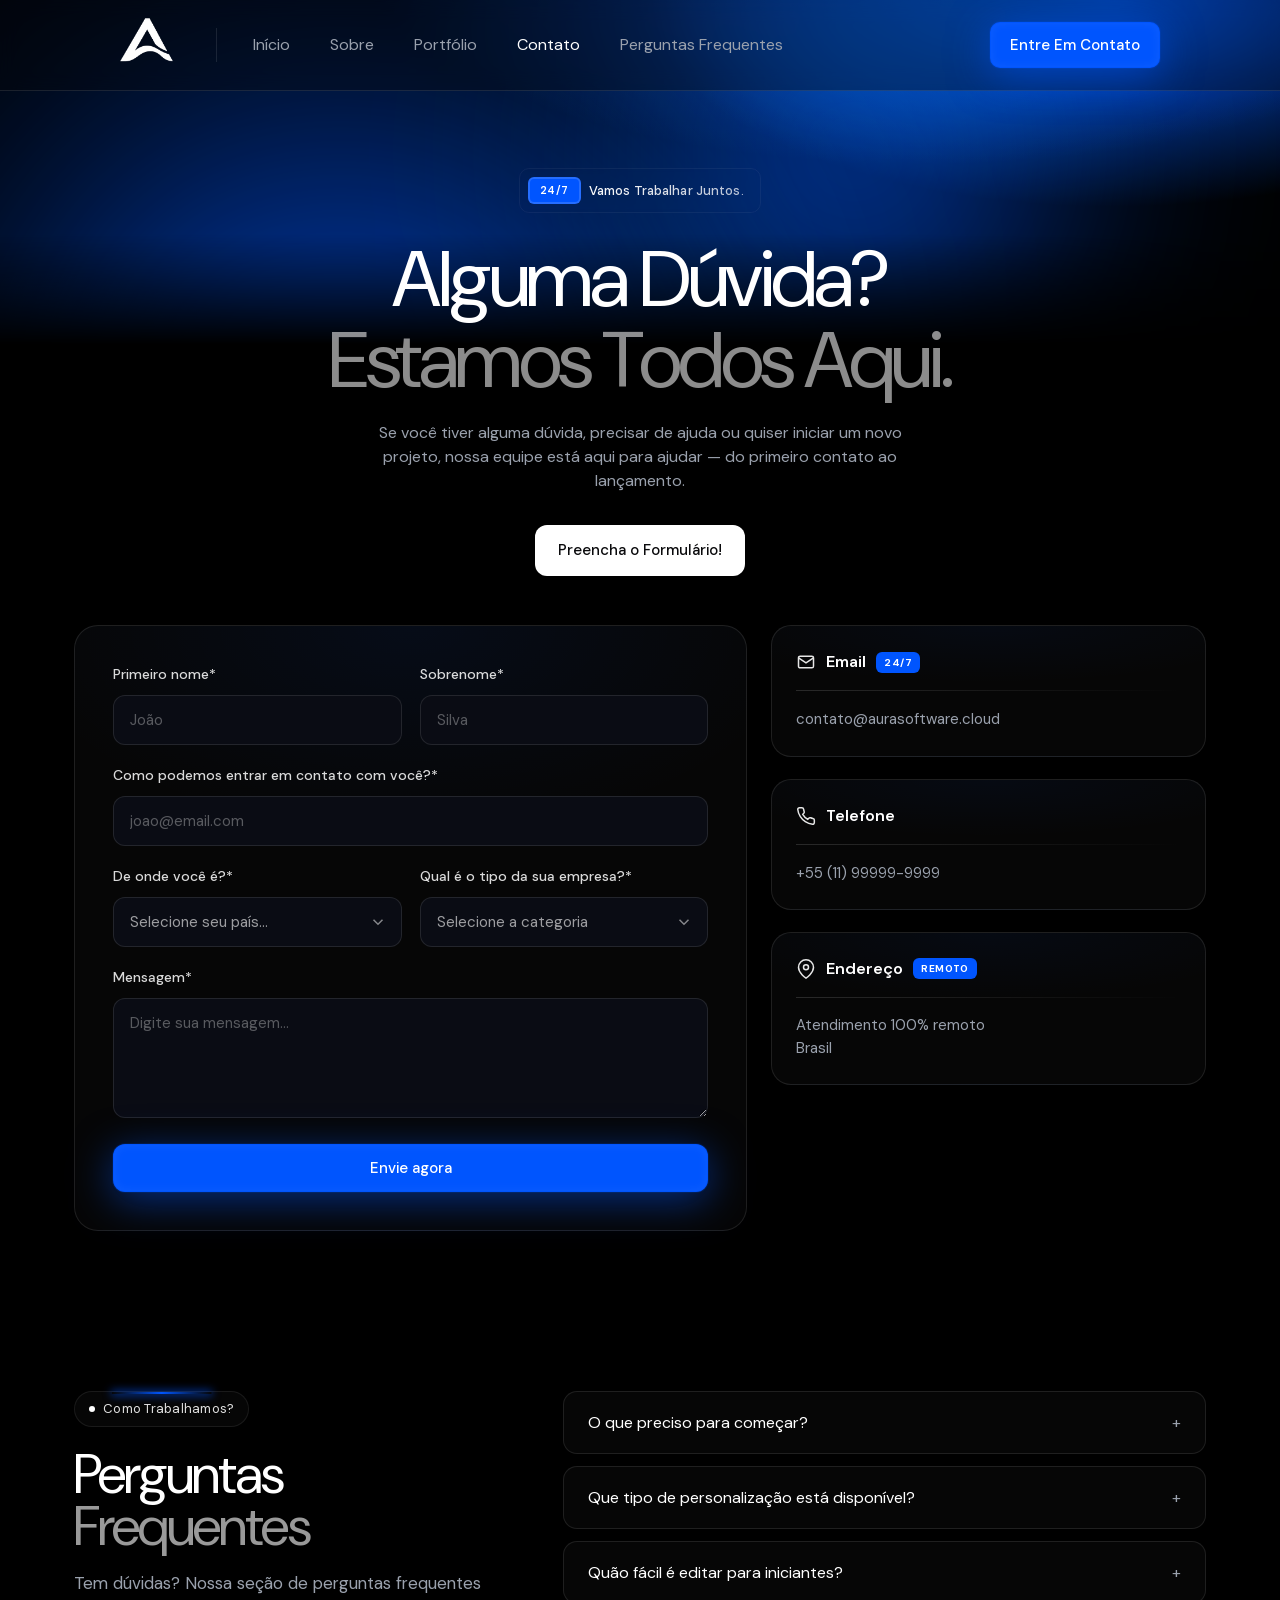
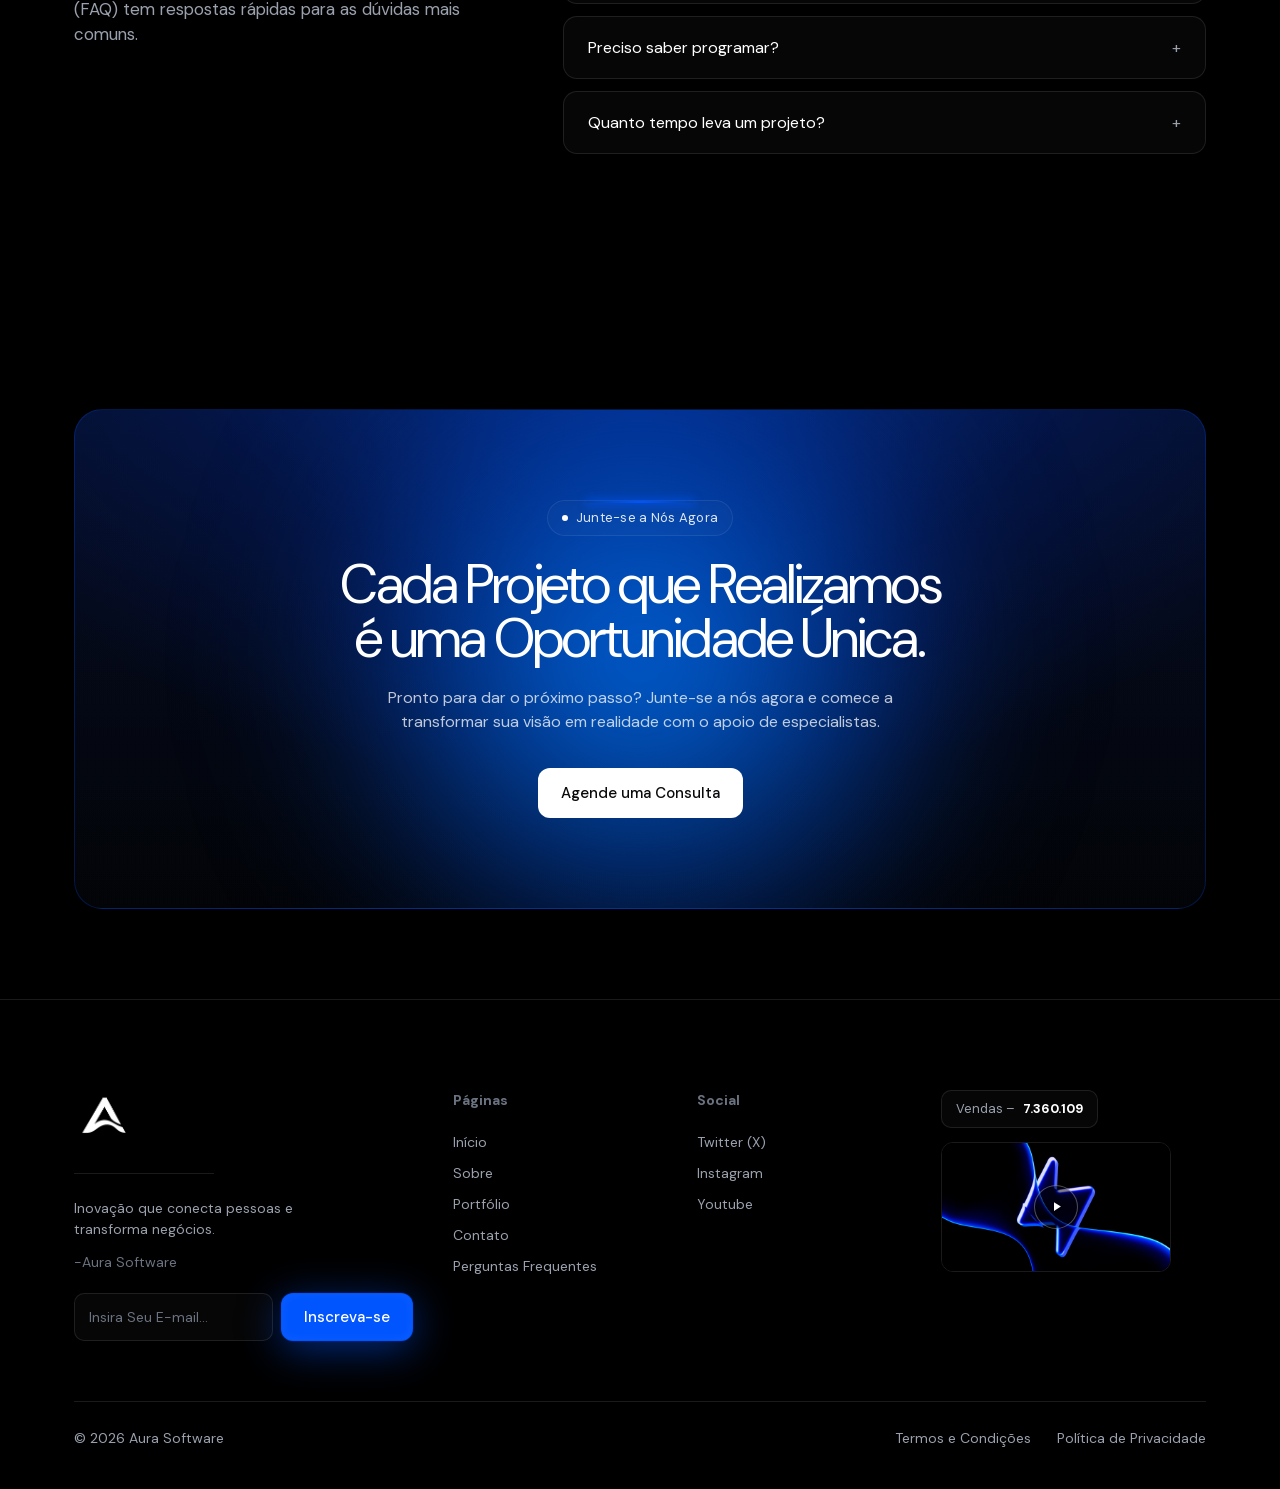
==== commit 2584a1ba: "x" ====
--- a/contato.html
+++ b/contato.html
@@ -195,6 +195,6 @@
 <div class="cursor-dot" id="cursorDot" aria-hidden="true"></div>
 
 <script src="assets/lenis.min.js"></script>
-<script src="script.js?v=37"></script>
+<script src="script.js?v=38"></script>
 </body>
 </html>
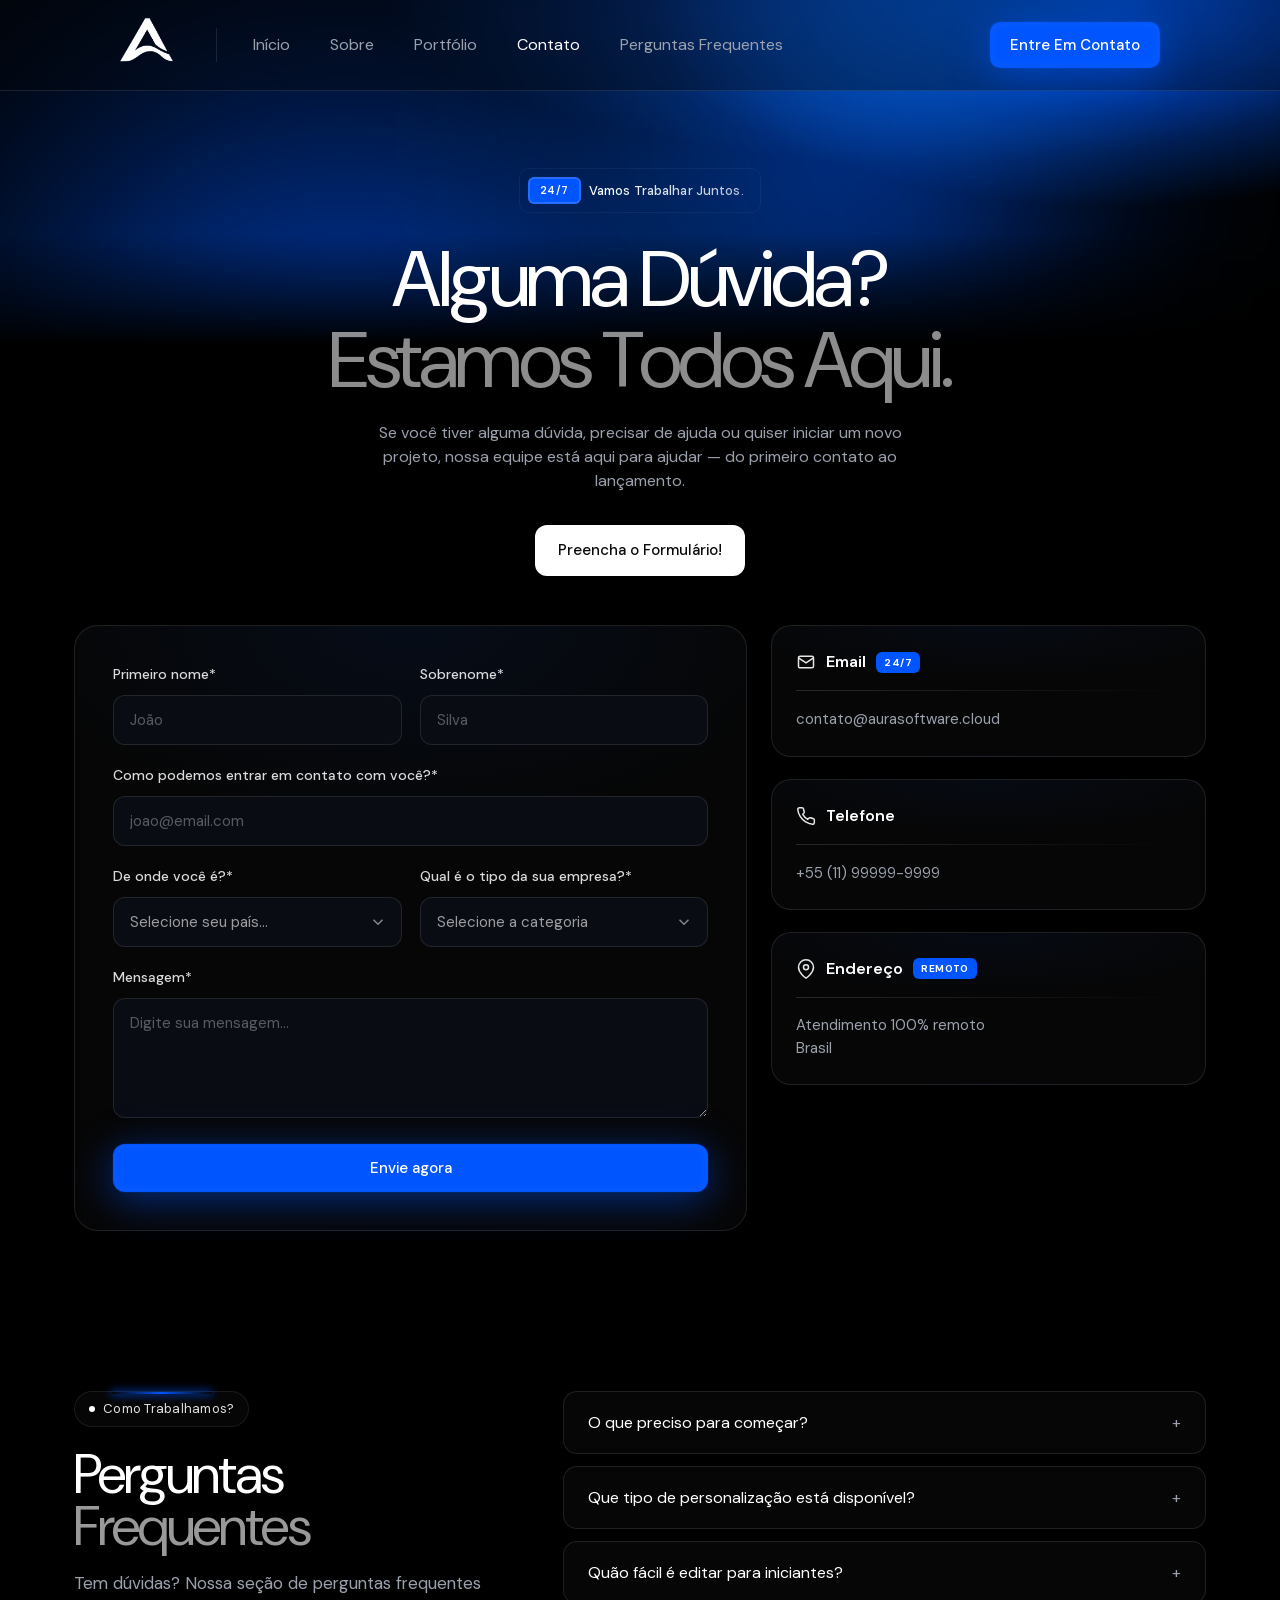
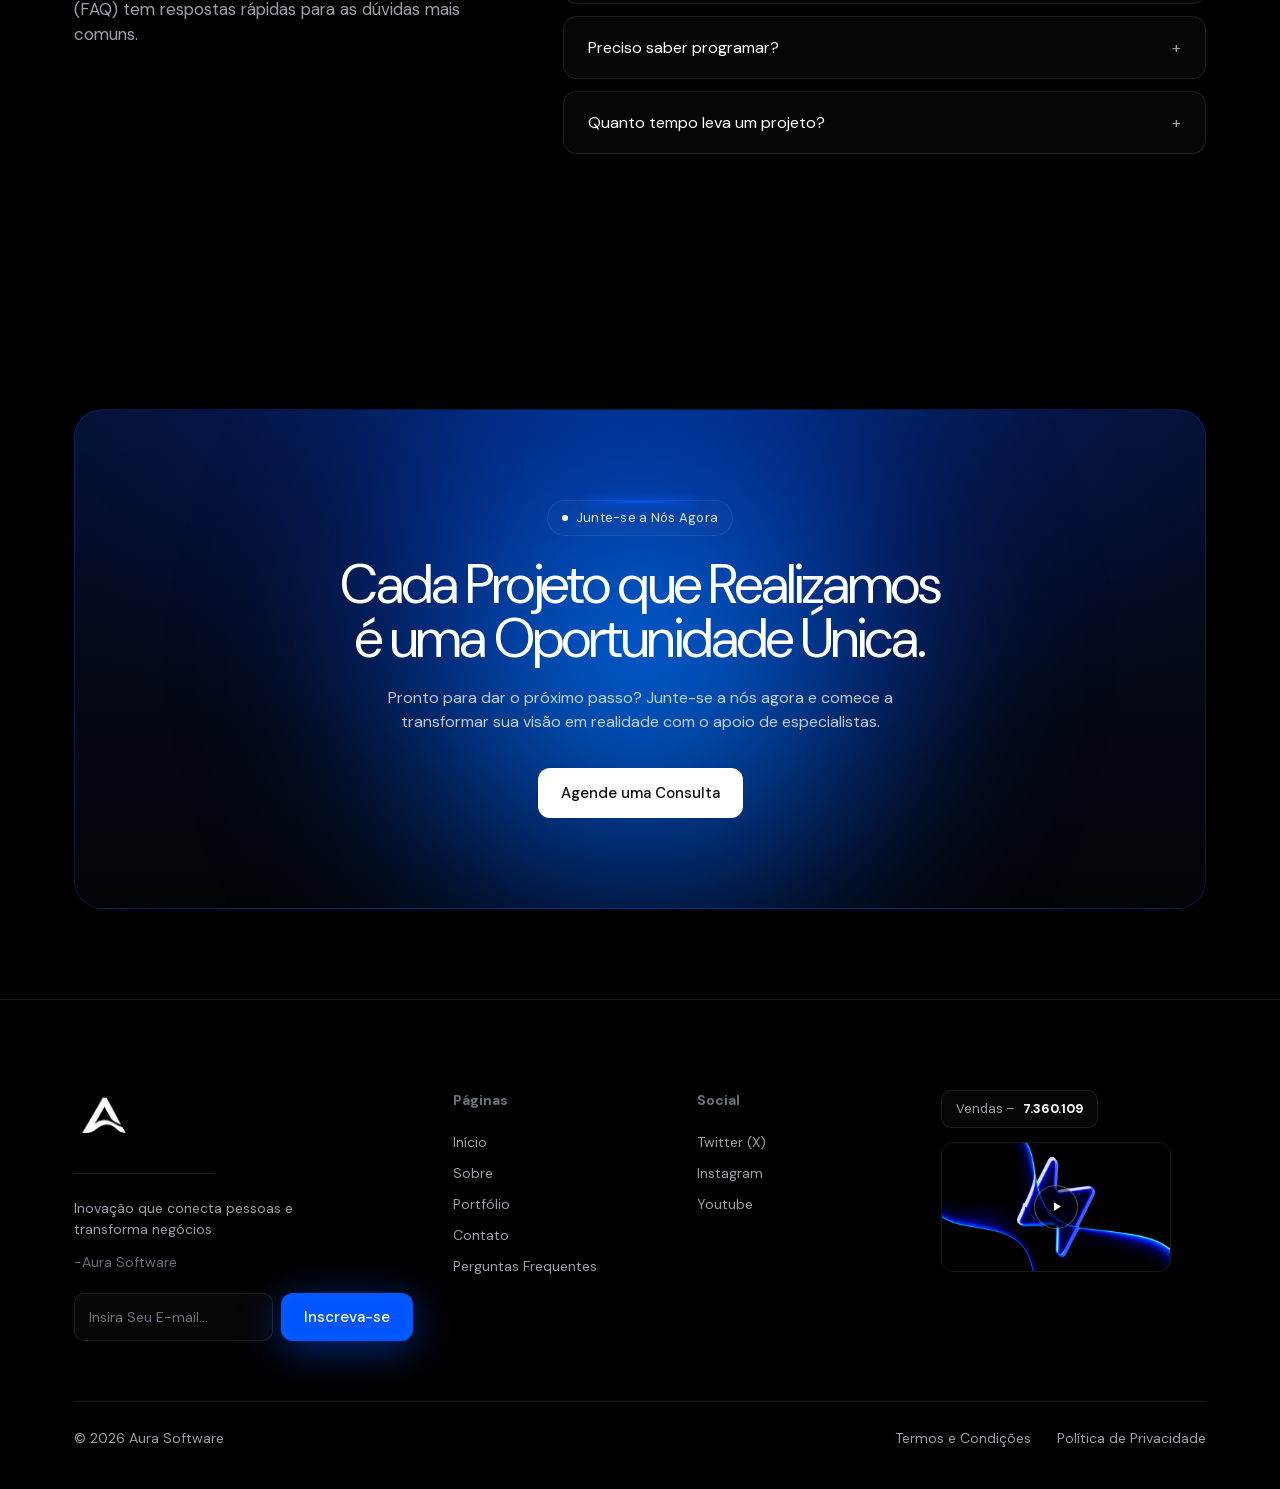
==== commit 010180fb: "x" ====
--- a/contato.html
+++ b/contato.html
@@ -136,10 +136,10 @@
 <!-- ===================== CTA ===================== -->
 <section class="cta">
   <div class="container">
-    <div class="cta-card">
+    <div class="cta-card no-reveal">
       <span class="cta-blur" aria-hidden="true"></span>
       <span class="eyebrow">Junte-se a Nós Agora</span>
-      <h2 style="margin-top:22px">Cada Projeto que Realizamos<br/>é uma Oportunidade Única.</h2>
+      <h2 class="no-reveal" style="margin-top:22px">Cada Projeto que Realizamos<br/>é uma Oportunidade Única.</h2>
       <p>Pronto para dar o próximo passo? Junte-se a nós agora e comece a transformar sua visão em realidade com o apoio de especialistas.</p>
       <a class="btn btn-light" href="#contato-form">Agende uma Consulta</a>
     </div>
@@ -195,6 +195,6 @@
 <div class="cursor-dot" id="cursorDot" aria-hidden="true"></div>
 
 <script src="assets/lenis.min.js"></script>
-<script src="script.js?v=38"></script>
+<script src="script.js?v=42"></script>
 </body>
 </html>
--- a/styles.css
+++ b/styles.css
@@ -550,13 +550,25 @@
 .svc-card .btn { margin-top: 20px; }
 .plans { display: grid; grid-template-columns: repeat(2, 1fr); gap: 24px; margin-top: 50px; max-width: 940px; margin-left: auto; margin-right: auto; }
 .plan { border: 1px solid var(--border); border-radius: var(--radius-lg); background: var(--card); padding: 34px; position: relative; }
-.plan.featured { background: radial-gradient(120% 80% at 80% 0%, rgba(0,85,255,.18), transparent 60%), var(--card); border-color: rgba(0,85,255,.4); }
+.plan.featured { background: radial-gradient(120% 80% at 80% 0%, rgba(0,85,255,.18), transparent 60%), var(--card); border-color: rgba(0,85,255,.4); overflow: hidden; isolation: isolate; }
+/* "Star Line" decorativo no canto inferior direito (igual ao card final da seção Processo) */
+.plan.featured::after {
+  content: ""; position: absolute; right: -60px; bottom: -40px; z-index: -1;
+  width: 200px; height: 200px; pointer-events: none; opacity: .8;
+  background: url("assets/img/star-line.svg") no-repeat center / contain;
+}
 .plan .badge { position: absolute; top: 28px; right: 28px; font-size: 12px; padding: 6px 12px; border-radius: 999px; border: 1px solid var(--border); background: var(--bg-soft); }
-.plan .ico { width: 48px; height: 48px; border-radius: 12px; display: grid; place-items: center; font-size: 22px; margin-bottom: 20px; background: linear-gradient(180deg, rgba(255,255,255,.12), rgba(255,255,255,.02)); }
+.plan .ico { width: 54px; height: 54px; border-radius: 14px; display: grid; place-items: center; margin-bottom: 20px; color: #fff;
+  background: linear-gradient(160deg, rgba(0,85,255,.14), rgba(10,14,30,.55));
+  border: 1px solid rgba(0,85,255,.35);
+  box-shadow: inset 0 1px 0 rgba(255,255,255,.06), 0 0 20px rgba(0,85,255,.28); }
+.plan .ico svg { width: 28px; height: 28px; filter: drop-shadow(0 0 6px rgba(0,85,255,.55)) drop-shadow(0 0 12px rgba(0,85,255,.3)); }
 .plan h3 { font-size: 20px; font-weight: 600; }
 .plan .from { color: var(--muted); font-size: 14px; margin-top: 14px; }
 .plan .price { font-size: 44px; font-weight: 700; letter-spacing: -0.02em; margin-top: 4px; }
-.plan .price del { font-size: 26px; color: var(--muted-2); font-weight: 500; margin-left: 10px; }
+.plan .price del { font-size: 26px; color: var(--muted-2); font-weight: 500; margin-left: 10px; position: relative; display: inline-block; text-decoration: none; }
+.plan .price del::after { content: ""; position: absolute; left: -8%; right: -8%; top: 52%; height: 2px; background: var(--blue); transform: rotate(-12deg); border-radius: 2px; }
+.plan .check-list li.off { opacity: .4; }
 .plan .desc { color: var(--muted); font-size: 14px; margin-top: 14px; }
 .plan .mini { display: flex; gap: 10px; margin-top: 18px; }
 .plan .mini span { font-size: 13px; color: var(--muted); border: 1px solid var(--border); border-radius: 999px; padding: 6px 12px; }
@@ -642,7 +654,7 @@
 .fc-pill b { color: #fff; font-weight: 600; font-size: 14px; }
 .fc-points { list-style: none; margin: 22px 0 0; padding: 0; display: grid; gap: 12px; }
 .fc-points li { display: flex; align-items: center; gap: 10px; color: rgba(255, 255, 255, 0.85); font-size: 14px; }
-.fc-points li svg { width: 18px; height: 18px; flex: none; fill: #fff; background: #0055ff; border-radius: 6px; padding: 3px; }
+.fc-points li svg { width: 20px; height: 20px; flex: none; }
 .fc-btn {
   margin-top: auto; padding-top: 26px;
 }
@@ -1131,3 +1143,19 @@
   /* na "Responsividade", no celular mostra só a tela de celular (some o print de desktop) */
   .pd-showcase .d { display: none; }
 }
+
+/* ===================== SEÇÃO SERVIÇOS (imagem + conteúdo) ===================== */
+.services-grid { display: grid; grid-template-columns: 0.82fr 1.18fr; gap: 48px; align-items: start; position: relative; z-index: 1; }
+.services-media { position: sticky; top: 110px; }
+.services-img { position: relative; border-radius: 24px; overflow: hidden; border: 1px solid var(--border);
+  box-shadow: 0 44px 110px -34px rgba(0,85,255,.55); }
+.services-img img { display: block; width: 100%; height: 100%; object-fit: cover; aspect-ratio: 0.82; }
+.services-line { position: absolute; left: 0; right: 0; bottom: 0; height: 2px; pointer-events: none;
+  background: linear-gradient(90deg, rgba(0,85,255,0) 0%, #0055ff 50%, rgba(0,85,255,0) 100%); }
+/* cards empilhados verticalmente na coluna direita */
+.services-content .feature-cards { grid-template-columns: 1fr; gap: 24px; margin-top: 40px; }
+@media (max-width: 900px) {
+  .services-grid { grid-template-columns: 1fr; gap: 30px; }
+  .services-media { position: static; }
+  .services-img img { aspect-ratio: 16 / 10; }
+}
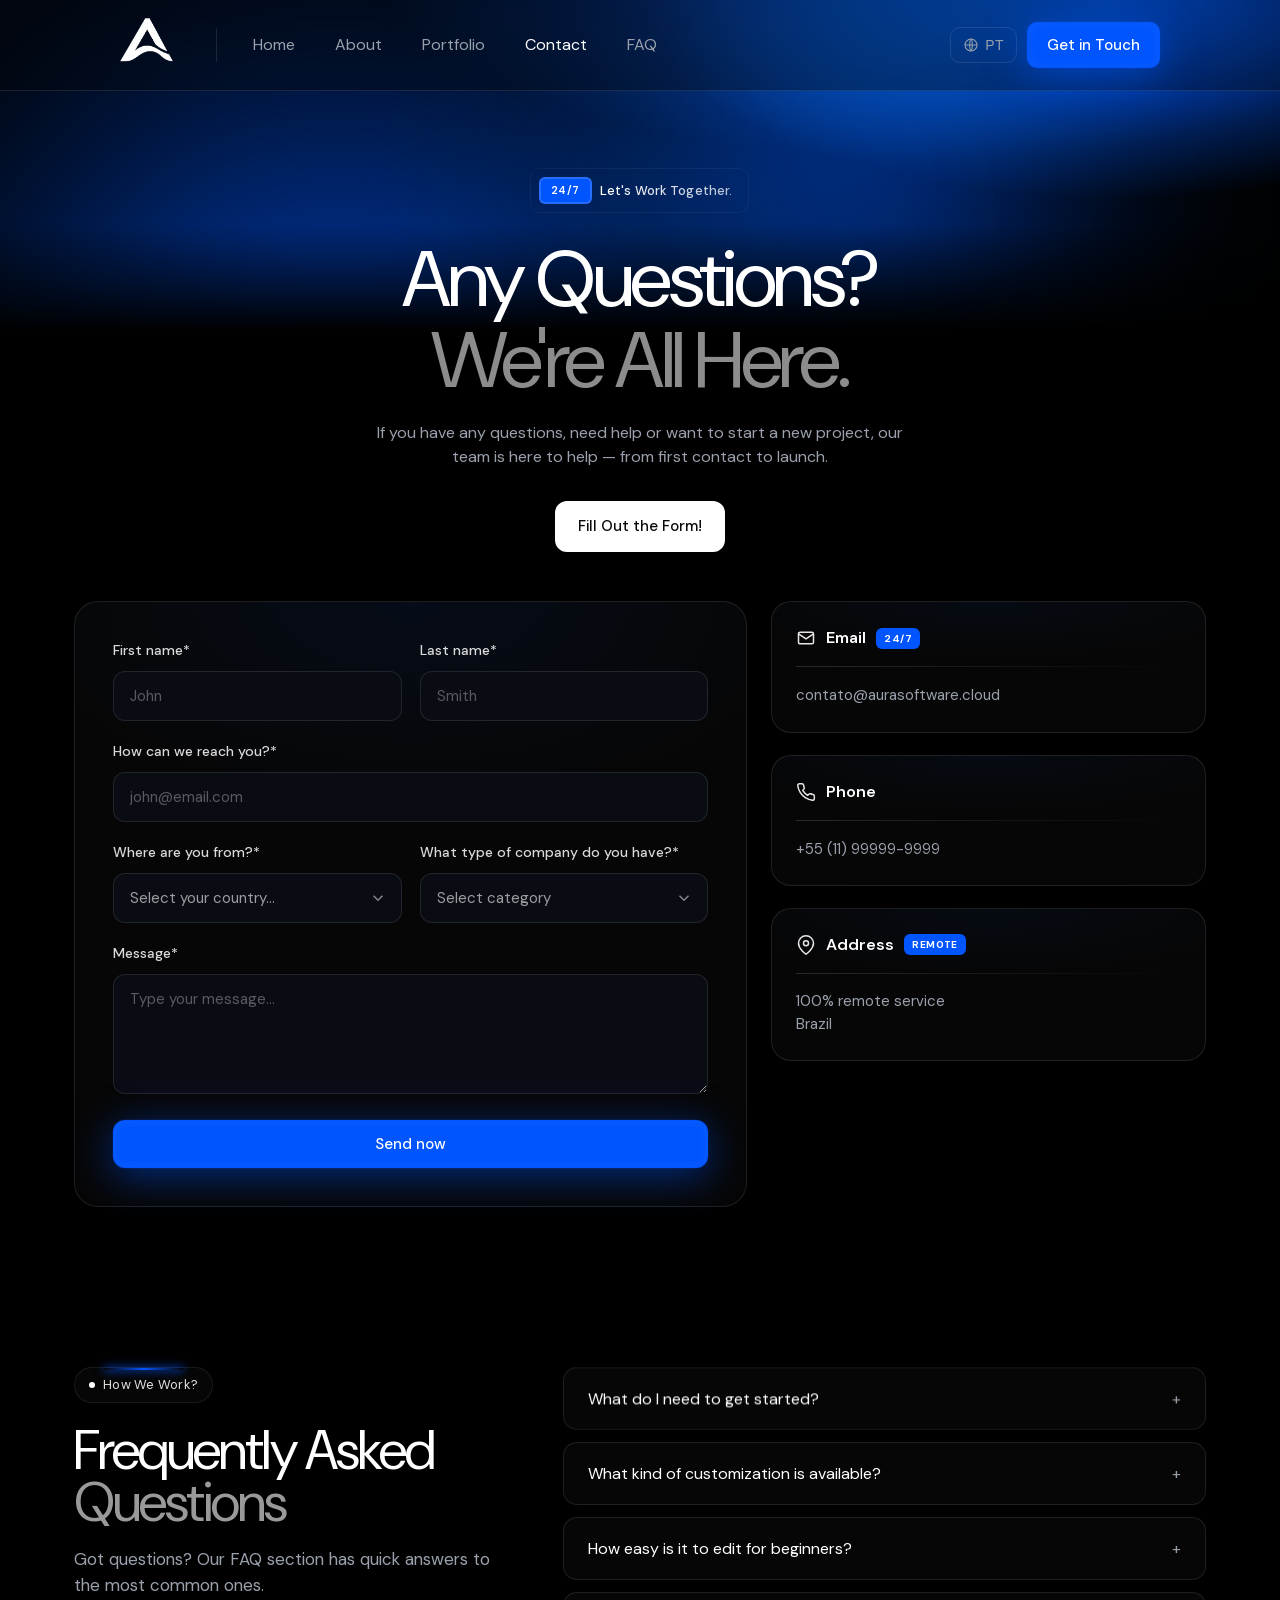
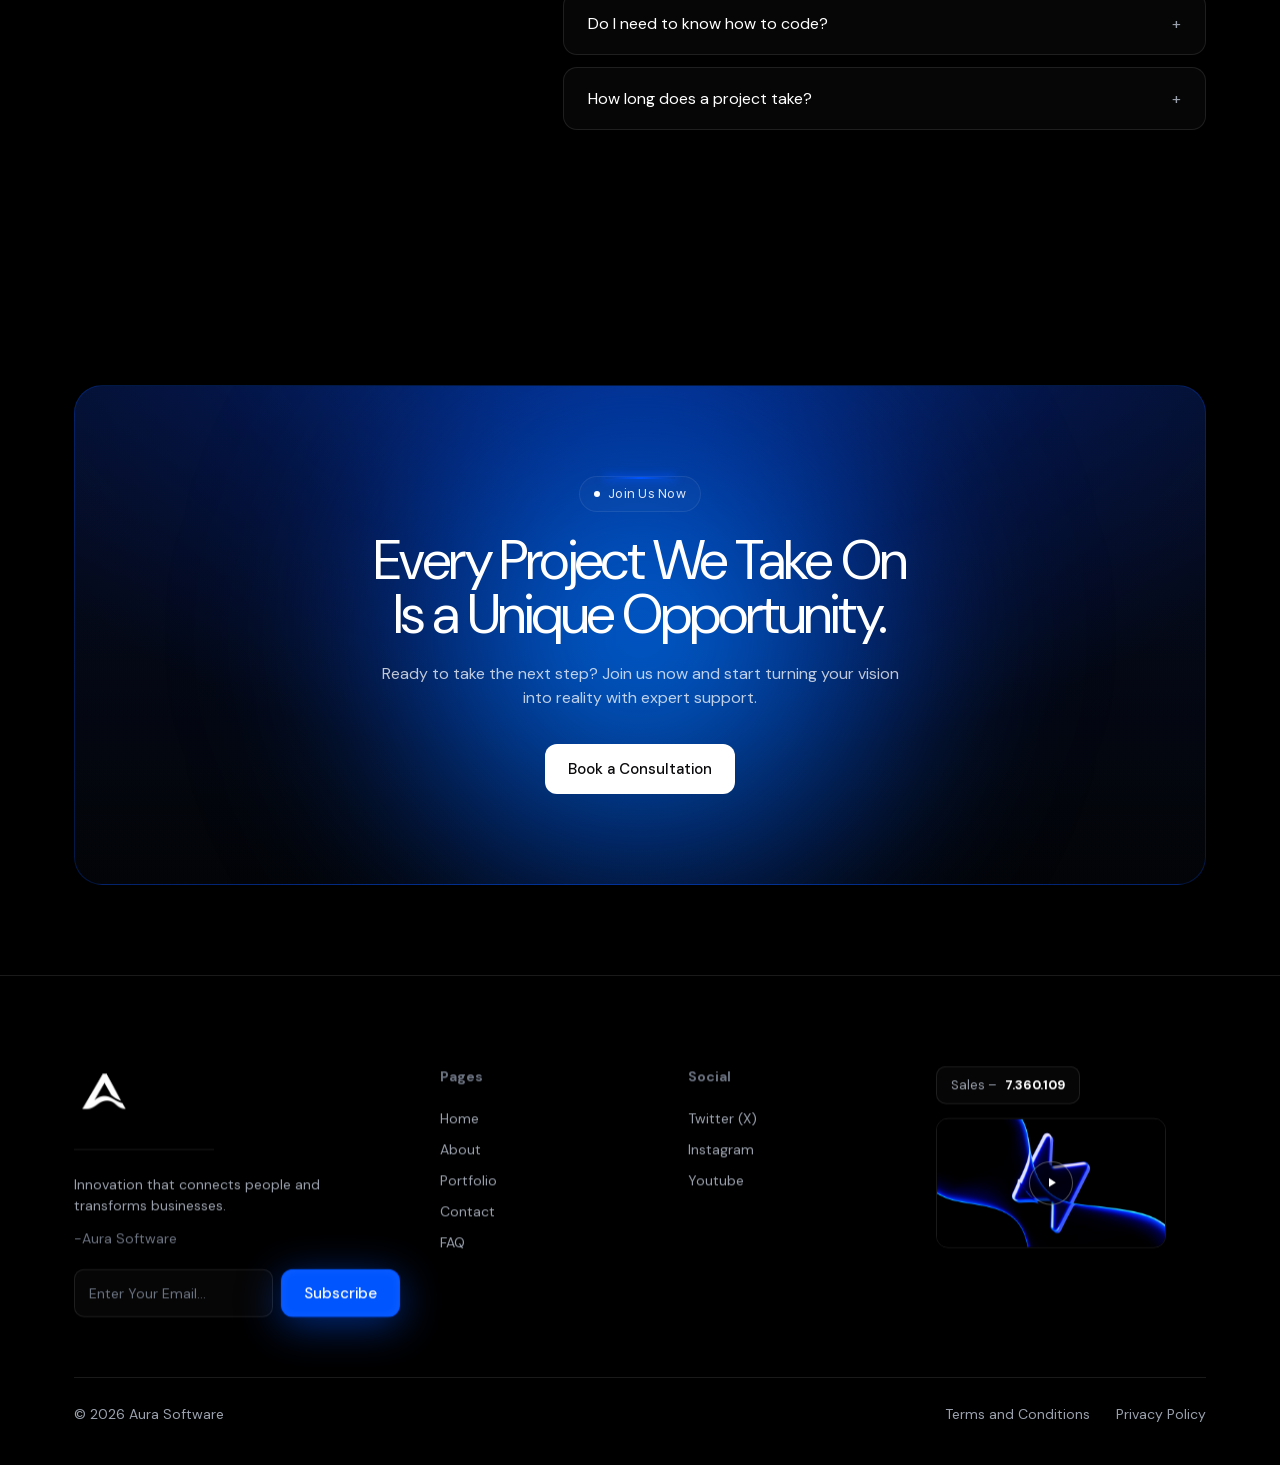
==== commit a004834a: "x" ====
--- a/contato.html
+++ b/contato.html
@@ -6,7 +6,8 @@
 <title>Contato · Aura Software</title>
 <meta name="description" content="Fale com a Aura Software. Tire dúvidas, peça ajuda ou inicie um novo projeto — nossa equipe está pronta para ajudar." />
 <link rel="icon" href="assets/img/logo-nav.png" />
-<link rel="stylesheet" href="styles.css?v=46" />
+<link rel="stylesheet" href="styles.css?v=47" />
+<script src="assets/i18n.js?v=1"></script>
 </head>
 <body>
 
@@ -22,6 +23,7 @@
       <a href="contato.html#faq">Perguntas Frequentes</a>
     </div>
     <div class="nav-cta">
+      <button class="lang-btn" type="button" data-lang-switch aria-label="Change language"><svg viewBox="0 0 24 24" fill="none" stroke="currentColor" stroke-width="1.6"><circle cx="12" cy="12" r="9"/><path d="M3 12h18M12 3c2.6 2.7 2.6 15.3 0 18M12 3c-2.6 2.7-2.6 15.3 0 18"/></svg><span class="lang-code">PT</span></button>
       <a class="btn btn-primary" href="contato.html">Entre Em Contato</a>
       <button class="hamburger" id="hamburger" aria-label="Menu"><span></span><span></span></button>
     </div>
--- a/styles.css
+++ b/styles.css
@@ -184,6 +184,10 @@
 .nav-links a.active { color: var(--text); }
 .nav-cta { display: flex; align-items: center; gap: 10px; margin-left: auto; }
 .nav-cta .btn-primary { padding: 11px 19px; border-radius: 10px; font-size: 15px; }
+.lang-btn { display: inline-flex; align-items: center; gap: 6px; padding: 9px 12px; border: 1px solid var(--border); border-radius: 10px; background: transparent; color: var(--muted); font-size: 14px; font-weight: 500; line-height: 1; cursor: pointer; transition: color .2s, border-color .2s, background .2s; }
+.lang-btn:hover { color: var(--text); border-color: var(--text); }
+.lang-btn svg { width: 16px; height: 16px; flex: none; }
+.lang-btn .lang-code { letter-spacing: .03em; }
 main, .page-top { padding-top: 91px; }
 /* hambúrguer de 2 linhas (estilo Framer) — vira X ao abrir */
 .hamburger { display: none; width: 44px; height: 44px; border: none; background: transparent; cursor: pointer; position: relative; }
@@ -222,7 +226,7 @@
   border-radius: 50%;
 }
 .hero-inner { position: relative; z-index: 1; }
-.hero h1 { font-size: clamp(46px, 6.4vw, 86px); line-height: 1.02; font-weight: 400; letter-spacing: -0.044em; margin: 24px 0; max-width: 680px; }
+.hero h1 { font-size: clamp(54px, 7.4vw, 104px); line-height: 1.02; font-weight: 400; letter-spacing: -0.044em; margin: 24px 0; max-width: 760px; }
 .hero p { color: var(--muted); font-size: 15px; max-width: 430px; }
 .hero p + p { margin-top: 14px; }
 .hero-actions { display: flex; gap: 12px; margin-top: 34px; flex-wrap: wrap; }
@@ -324,7 +328,7 @@
   z-index: 0;
   pointer-events: none;
 }
-.split-body h2 { font-size: clamp(30px, 4vw, 54px); line-height: .96; font-weight: 400; letter-spacing: -0.036em; margin: 18px 0 6px; }
+.split-body h2 { font-size: clamp(34px, 4.6vw, 62px); line-height: .96; font-weight: 400; letter-spacing: -0.036em; margin: 18px 0 6px; }
 .split-body h2 .dim { color: rgba(255,255,255,.6); display: block; }
 .split-body > p { color: var(--muted); font-size: 16px; margin-top: 12px; }
 .split-body .check-list { margin-top: 22px; }
@@ -381,6 +385,10 @@
 }
 /* conteúdo acima das camadas decorativas */
 .step > *:not(.step-blur) { position: relative; z-index: 2; }
+/* brilho azul escuro difuso dentro de cada card */
+.step-blur { position: absolute; z-index: 0; pointer-events: none; left: -30px; bottom: -50px; width: 280px; height: 240px;
+  background: radial-gradient(60% 60% at 50% 50%, rgba(0,40,128,.82), rgba(0,24,84,.42) 45%, transparent 74%);
+  filter: blur(42px); }
 /* "Star Line" decorativo no card final */
 .steps .step:last-child::after {
   content: ""; position: absolute; right: -60px; bottom: -40px; z-index: 1;
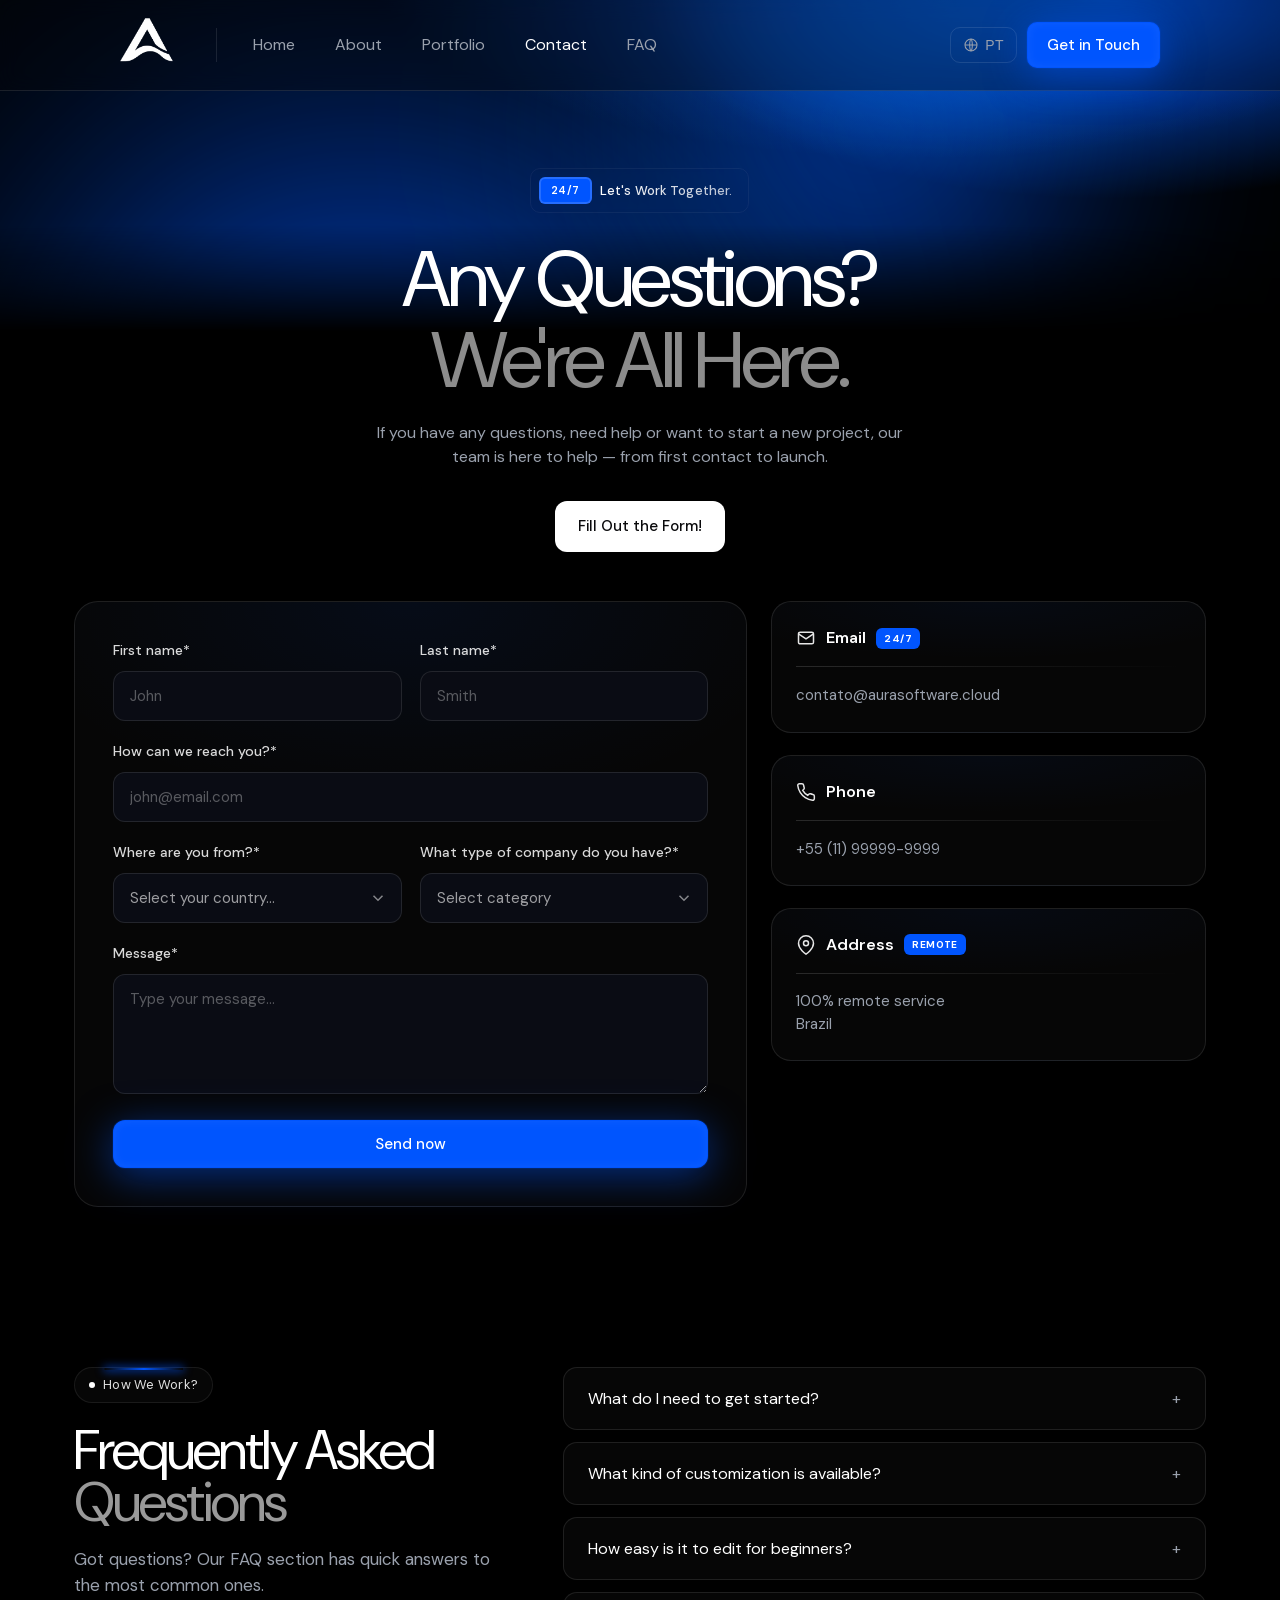
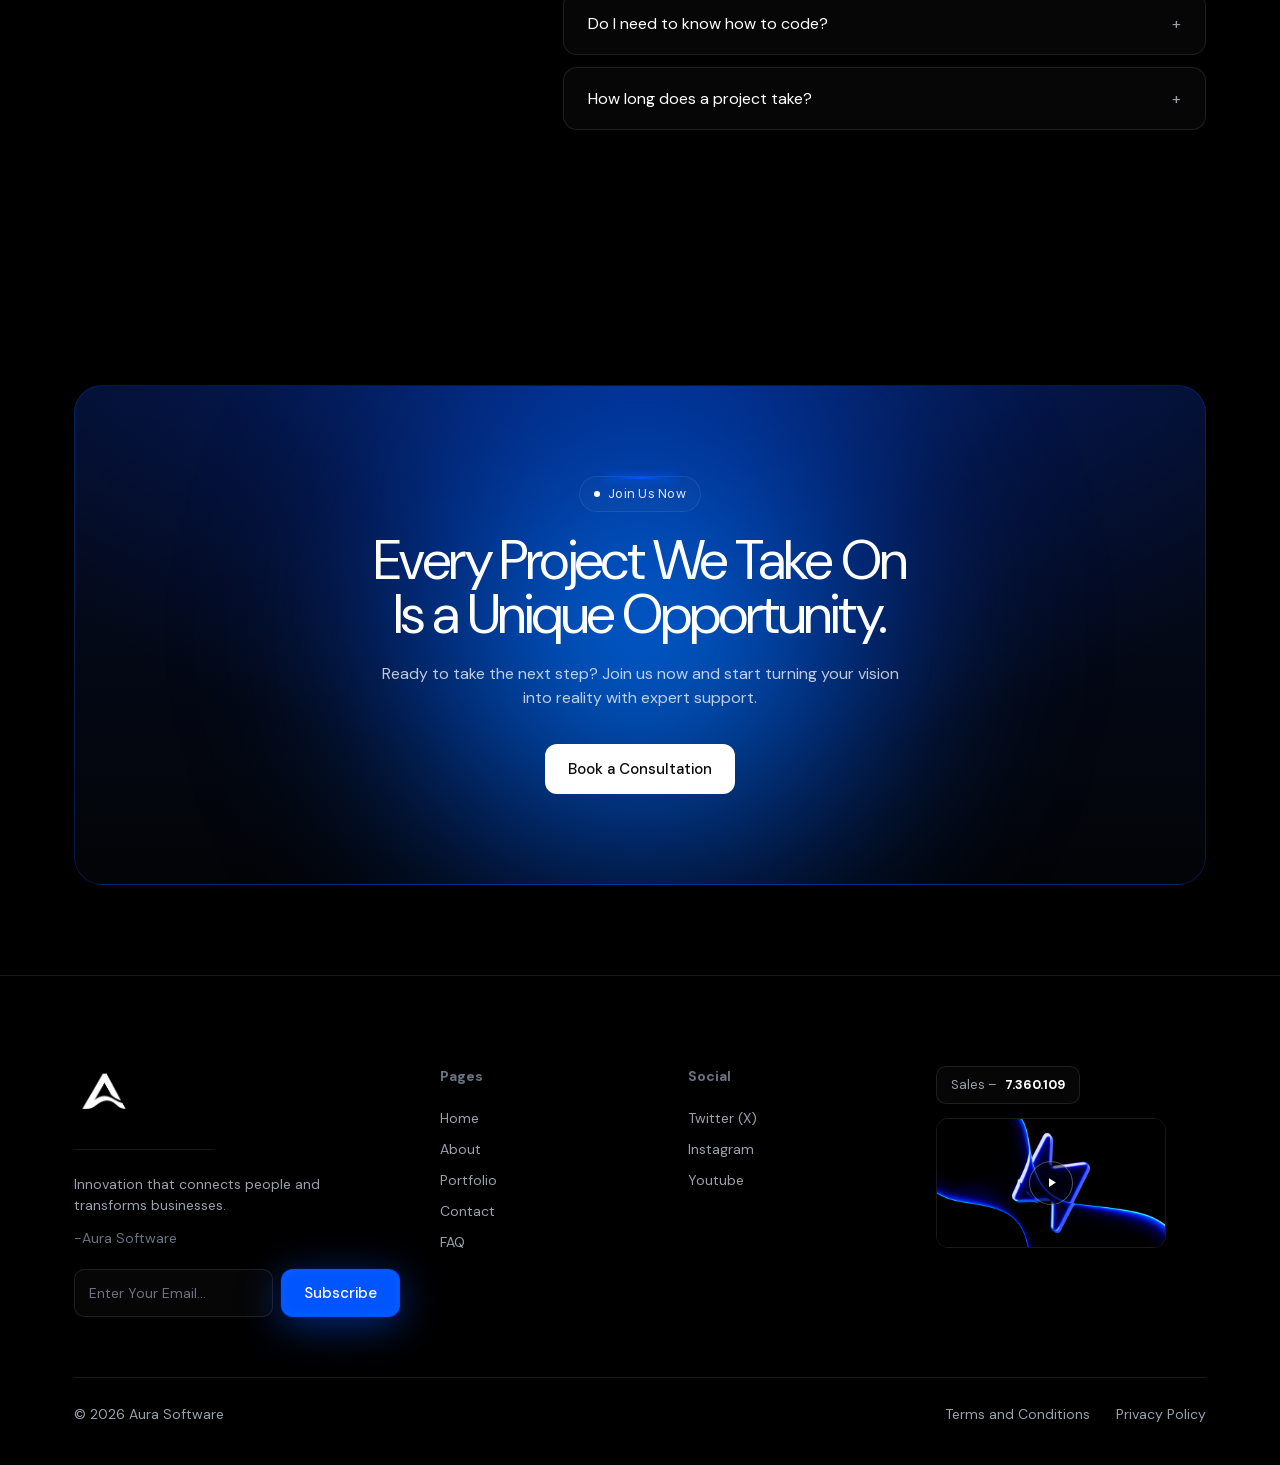
==== commit 47c50739: "x" ====
--- a/contato.html
+++ b/contato.html
@@ -7,7 +7,6 @@
 <meta name="description" content="Fale com a Aura Software. Tire dúvidas, peça ajuda ou inicie um novo projeto — nossa equipe está pronta para ajudar." />
 <link rel="icon" href="assets/img/logo-nav.png" />
 <link rel="stylesheet" href="styles.css?v=47" />
-<script src="assets/i18n.js?v=1"></script>
 </head>
 <body>
 
@@ -196,6 +195,7 @@
 
 <div class="cursor-dot" id="cursorDot" aria-hidden="true"></div>
 
+<script src="assets/i18n.js?v=2"></script>
 <script src="assets/lenis.min.js"></script>
 <script src="script.js?v=42"></script>
 </body>
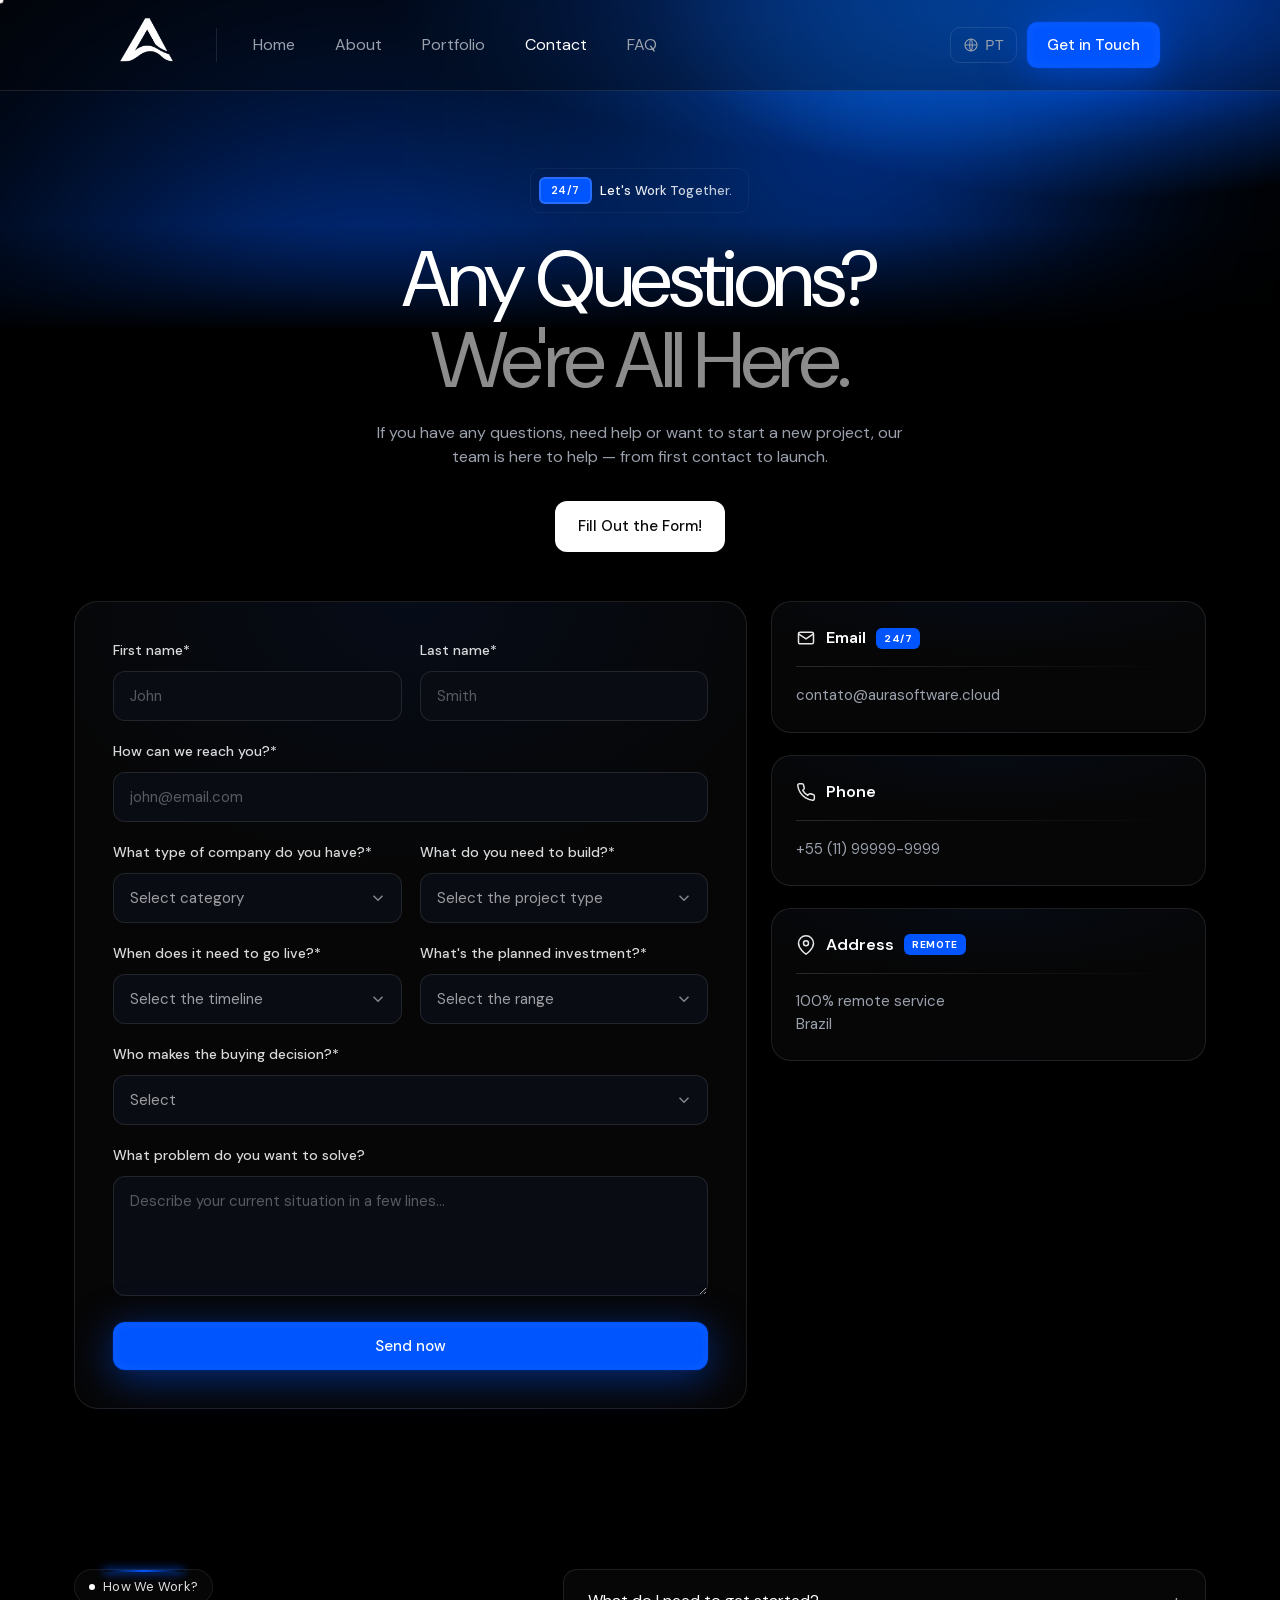
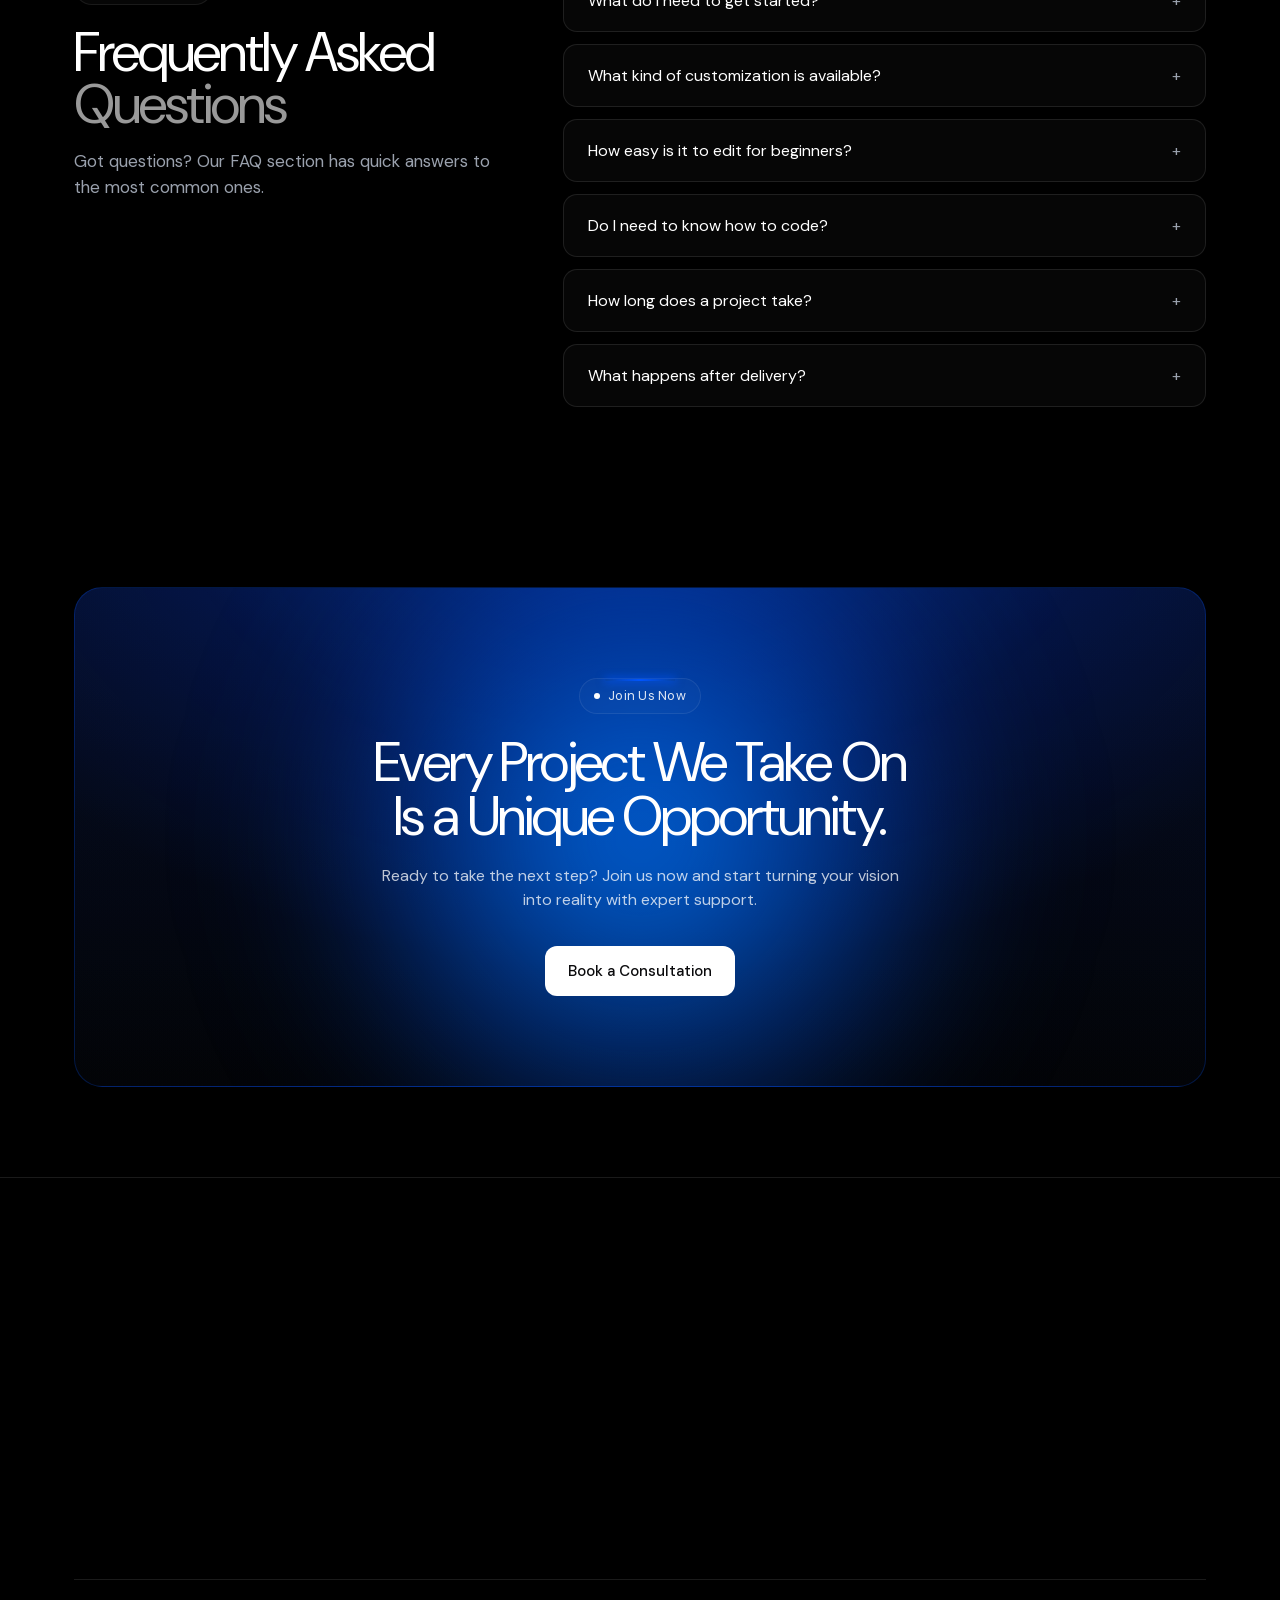
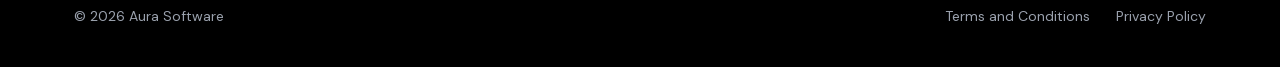
==== commit c76f8347: "Reestrutura a home como landing page de captação Aplica a estrutura de LP que conecta criativo e tim" ====
--- a/contato.html
+++ b/contato.html
@@ -6,7 +6,7 @@
 <title>Contato · Aura Software</title>
 <meta name="description" content="Fale com a Aura Software. Tire dúvidas, peça ajuda ou inicie um novo projeto — nossa equipe está pronta para ajudar." />
 <link rel="icon" href="assets/img/logo-nav.png" />
-<link rel="stylesheet" href="styles.css?v=47" />
+<link rel="stylesheet" href="styles.css?v=65" />
 </head>
 <body>
 
@@ -68,15 +68,6 @@
         </div>
         <div class="cf-field"><label for="cf-email">Como podemos entrar em contato com você?*</label><input id="cf-email" type="email" placeholder="joao@email.com" required /></div>
         <div class="cf-row">
-          <div class="cf-field"><label for="cf-country">De onde você é?*</label>
-            <select id="cf-country" required>
-              <option value="" selected disabled>Selecione seu país…</option>
-              <option>Brasil</option>
-              <option>Portugal</option>
-              <option>Estados Unidos</option>
-              <option>Outro</option>
-            </select>
-          </div>
           <div class="cf-field"><label for="cf-type">Qual é o tipo da sua empresa?*</label>
             <select id="cf-type" required>
               <option value="" selected disabled>Selecione a categoria</option>
@@ -87,8 +78,48 @@
               <option>Outro</option>
             </select>
           </div>
-        </div>
-        <div class="cf-field"><label for="cf-msg">Mensagem*</label><textarea id="cf-msg" placeholder="Digite sua mensagem..." required></textarea></div>
+          <div class="cf-field"><label for="cf-need">O que você precisa construir?*</label>
+            <select id="cf-need" required>
+              <option value="" selected disabled>Selecione o tipo de projeto</option>
+              <option>Sistema interno / ERP sob medida</option>
+              <option>Plataforma SaaS ou MVP</option>
+              <option>Aplicativo mobile</option>
+              <option>Site institucional ou landing page</option>
+              <option>Automação e integrações entre sistemas</option>
+              <option>Refazer / resgatar um projeto travado</option>
+            </select>
+          </div>
+        </div>
+        <div class="cf-row">
+          <div class="cf-field"><label for="cf-timing">Quando precisa estar no ar?*</label>
+            <select id="cf-timing" required>
+              <option value="" selected disabled>Selecione o prazo</option>
+              <option>Com urgência — este mês</option>
+              <option>Nos próximos 30 a 60 dias</option>
+              <option>Nos próximos 3 a 6 meses</option>
+              <option>Ainda estou avaliando</option>
+            </select>
+          </div>
+          <div class="cf-field"><label for="cf-budget">Qual o investimento previsto?*</label>
+            <select id="cf-budget" required>
+              <option value="" selected disabled>Selecione a faixa</option>
+              <option>Até R$ 10.000</option>
+              <option>R$ 10.000 a R$ 30.000</option>
+              <option>R$ 30.000 a R$ 80.000</option>
+              <option>Acima de R$ 80.000</option>
+              <option>Ainda não defini</option>
+            </select>
+          </div>
+        </div>
+        <div class="cf-field"><label for="cf-authority">Quem decide a contratação?*</label>
+          <select id="cf-authority" required>
+            <option value="" selected disabled>Selecione</option>
+            <option>Eu decido sozinho</option>
+            <option>Eu decido junto com sócios ou diretoria</option>
+            <option>Eu indico, outra pessoa aprova</option>
+          </select>
+        </div>
+        <div class="cf-field"><label for="cf-msg">Qual o problema que você quer resolver?</label><textarea id="cf-msg" placeholder="Descreva em poucas linhas o cenário atual..."></textarea></div>
         <button class="btn btn-primary cf-submit" type="submit">Envie agora</button>
       </form>
 
@@ -195,8 +226,8 @@
 
 <div class="cursor-dot" id="cursorDot" aria-hidden="true"></div>
 
-<script src="assets/i18n.js?v=2"></script>
+<script src="assets/i18n.js?v=7"></script>
 <script src="assets/lenis.min.js"></script>
-<script src="script.js?v=42"></script>
+<script src="script.js?v=43"></script>
 </body>
 </html>
--- a/styles.css
+++ b/styles.css
@@ -103,6 +103,8 @@
 .btn-primary:hover { background: #0a5cff; transform: translateY(-1px); }
 .btn-light { background: #ffffff; border-color: transparent; color: #0a0a0c; font-weight: 500; }
 .btn-light:hover { background: #e9e9ee; }
+.btn-soft { background: rgba(255,255,255,.12); border-color: rgba(255,255,255,.16); color: #fff; backdrop-filter: blur(6px); }
+.btn-soft:hover { background: rgba(255,255,255,.2); }
 .chip { background: var(--blue); color: #fff; font-size: 11px; font-weight: 600; letter-spacing: .05em; border-radius: 6px; padding: 3px 8px; }
 
 /* Highlight Tag do hero — réplica do Framer */
@@ -145,7 +147,7 @@
   100% { transform: translate(0, 0) scale(1); }
 }
 @media (prefers-reduced-motion: reduce) {
-  .glow, .marquee-track { animation: none !important; }
+  .glow, .marquee-track, .hero-strip .star, .video-preview .play::before { animation: none !important; }
   .reveal { opacity: 1 !important; transform: none !important; transition: none !important; }
 }
 
@@ -227,10 +229,38 @@
 }
 .hero-inner { position: relative; z-index: 1; }
 .hero h1 { font-size: clamp(54px, 7.4vw, 104px); line-height: 1.02; font-weight: 400; letter-spacing: -0.044em; margin: 24px 0; max-width: 760px; }
+@media (min-width: 821px) { .hero h1 { font-size: clamp(54px, 5.6vw, 80px); } }
 .hero p { color: var(--muted); font-size: 15px; max-width: 430px; }
 .hero p + p { margin-top: 14px; }
 .hero-actions { display: flex; gap: 12px; margin-top: 34px; flex-wrap: wrap; }
 .hero-bottom { display: flex; align-items: flex-end; justify-content: space-between; gap: 40px; }
+
+/* Revelação gradual dos elementos da seção inicial, um de cada vez */
+@keyframes heroReveal {
+  from { opacity: 0; transform: translateY(20px); }
+  to   { opacity: 1; transform: translateY(0); }
+}
+.hero-inner .hl-tag,
+.hero-inner h1,
+.hero-inner .hero-bottom p,
+.hero-inner .hero-actions {
+  opacity: 0;
+  animation: heroReveal .8s cubic-bezier(.22,.61,.36,1) both;
+}
+.hero-inner .hl-tag      { animation-delay: .2s; }
+.hero-inner h1           { animation-delay: .7s; }
+.hero-inner .hero-bottom p { animation-delay: 1.2s; }
+.hero-inner .hero-actions  { animation-delay: 1.7s; }
+@media (prefers-reduced-motion: reduce) {
+  .hero-inner .hl-tag,
+  .hero-inner h1,
+  .hero-inner .hero-bottom p,
+  .hero-inner .hero-actions {
+    opacity: 1;
+    animation: none;
+  }
+}
+
 .hero-strip { display: flex; align-items: center; justify-content: space-between; gap: 60px; margin-top: 40px; padding-top: 28px; position: relative; z-index: 1; }
 /* brilho azul muito sutil na divisa com o conteúdo acima */
 .hero-strip::before {
@@ -241,17 +271,34 @@
 /* marquee confinado à esquerda (como no Framer), vídeo à direita */
 .hero-strip .marquee { flex: none; width: min(460px, 45%); min-width: 0; padding: 20px 0; }
 .hero-strip .video-wrap { position: relative; flex: none; }
-.hero-strip .star { position: absolute; top: -110px; left: -60px; width: 150px; opacity: .8; pointer-events: none; }
+.hero-strip .star { position: absolute; top: -110px; left: -60px; width: 150px; opacity: .8; pointer-events: none;
+  transform-origin: center; animation: starSpin 26s linear infinite; }
+@keyframes starSpin { to { transform: rotate(360deg); } }
 .hero-divider { border: none; border-top: 1px solid var(--border); margin: 36px auto 0; max-width: var(--maxw); }
 .video-preview {
   flex: none; width: 300px; aspect-ratio: 16/10; border-radius: 14px; overflow: hidden;
-  border: 1px solid var(--border); position: relative; background: var(--bg-soft);
-}
-.video-preview img { width: 100%; height: 100%; object-fit: cover; }
+  border: 1px solid var(--border); position: relative; background: var(--bg-soft); cursor: pointer;
+  transition: border-color .4s ease, box-shadow .4s ease, transform .4s cubic-bezier(.2,.7,.2,1);
+}
+.video-preview img { width: 100%; height: 100%; object-fit: cover; transition: transform .6s cubic-bezier(.2,.7,.2,1); }
+.video-wrap:hover .video-preview { border-color: rgba(255,255,255,.28); box-shadow: 0 26px 60px -28px rgba(0,85,255,.55); transform: translateY(-3px); }
+.video-wrap:hover .video-preview img { transform: scale(1.06); }
 .video-preview .play {
   position: absolute; inset: 0; margin: auto; width: 52px; height: 52px; border-radius: 50%;
   border: 1px solid rgba(255,255,255,.3); background: rgba(0,0,0,.45); display: grid; place-items: center;
-}
+  transition: transform .35s cubic-bezier(.2,.7,.2,1), background .35s ease, border-color .35s ease;
+}
+/* anel pulsante ao redor do play */
+.video-preview .play::before {
+  content: ""; position: absolute; inset: -1px; border-radius: 50%;
+  border: 1px solid rgba(255,255,255,.55); animation: playPulse 2.4s ease-out infinite; pointer-events: none;
+}
+@keyframes playPulse {
+  0%   { transform: scale(1);   opacity: .7; }
+  70%  { opacity: 0; }
+  100% { transform: scale(2.1); opacity: 0; }
+}
+.video-wrap:hover .video-preview .play { transform: scale(1.12); background: rgba(0,85,255,.7); border-color: transparent; }
 .video-preview .play svg { width: 18px; height: 18px; fill: #fff; margin-left: 2px; }
 
 /* ===================== MARQUEE (logos / fotos) ===================== */
@@ -259,8 +306,10 @@
   -webkit-mask-image: linear-gradient(90deg, transparent, #000 12%, #000 88%, transparent);
           mask-image: linear-gradient(90deg, transparent, #000 12%, #000 88%, transparent);
 }
-.marquee-track { display: flex; align-items: center; gap: 70px; width: max-content; animation: marqueeScroll 30s linear infinite; }
+.marquee-track { display: flex; align-items: center; gap: 70px; width: max-content; animation: marqueeScroll 30s linear infinite; will-change: transform; }
 @keyframes marqueeScroll { to { transform: translateX(-50%); } }
+/* pausa suave ao passar o mouse, pra interagir com os logos */
+.marquee:hover .marquee-track { animation-play-state: paused; }
 .marquee-track img { height: 34px; width: auto; opacity: .55; filter: grayscale(1) brightness(1.6); }
 
 /* Marquee de logos do hero — réplica do Framer (80x80, gap 40, fade 30/70) */
@@ -269,7 +318,9 @@
           mask-image: linear-gradient(to right, transparent 0, #000 30%, #000 70%, transparent 100%);
 }
 .brand-marquee .marquee-track { gap: 40px; }
-.brand-marquee .marquee-track img { height: 80px; width: 80px; opacity: 1; filter: none; object-fit: cover; }
+.brand-marquee .marquee-track img { height: 80px; width: 80px; opacity: .85; filter: none; object-fit: cover;
+  transition: transform .4s cubic-bezier(.2,.7,.2,1), opacity .4s ease, filter .4s ease; }
+.brand-marquee .marquee-track img:hover { transform: scale(1.14) translateY(-5px); opacity: 1; filter: drop-shadow(0 10px 22px rgba(0,85,255,.45)); }
 
 .photo-marquee { padding: 10px 0; }
 .photo-marquee .marquee-track { gap: 22px; animation-duration: 45s; }
@@ -278,26 +329,21 @@
 
 /* ===================== SPLIT (código / time / office) ===================== */
 .split { padding: 80px 0; }
+.split-code .split-img { margin-top: 48px; }
 .split-grid { display: grid; grid-template-columns: 1fr 1fr; gap: 60px; align-items: center; }
 .split-grid.flip > .split-img { order: 2; }
 /* Framer-style image card: outer card (#080808 + 5% border), inner image (10% border), blue line + blue glow */
 .split-img {
   position: relative;
-  border-radius: 30px;
-  border: 1px solid rgba(255, 255, 255, 0.05);
-  background-color: #080808;
-  -webkit-backdrop-filter: blur(2px);
-  backdrop-filter: blur(2px);
-  padding: 10px;
+  border-radius: 20px;
   box-sizing: border-box;
-  aspect-ratio: 1/1.01;
+  aspect-ratio: 2872 / 1746;
   isolation: isolate;
 }
 .split-img img {
   width: 100%; height: 100%;
   object-fit: cover;
   border-radius: 20px;
-  border: 1px solid rgba(255, 255, 255, 0.1);
   position: relative;
   z-index: 1;
 }
@@ -335,10 +381,20 @@
 .split-body .btn { margin-top: 26px; }
 .split-cta { display: flex; align-items: center; gap: 22px; margin-top: 26px; flex-wrap: wrap; }
 .split-note { color: var(--muted); font-size: 14px; max-width: 170px; }
-.split-note .stars { color: #f5c518; letter-spacing: 2px; display: block; margin-bottom: 4px; }
+.split-note .stars { color: #fff; letter-spacing: 2px; display: block; margin-bottom: 4px; }
 
 /* ===================== SERVICE BLOBS ===================== */
 .services-blobs { padding: 60px 0; }
+/* Brilho azul no final da seção do carrossel 3D */
+.carrossel-3d { position: relative; }
+.carrossel-3d::after {
+  content: ""; position: absolute; left: 50%; bottom: 0; transform: translateX(-50%) translateY(50%);
+  width: 90vw; height: 420px; pointer-events: none; z-index: -1;
+  background: radial-gradient(ellipse 50% 50% at 50% 50%, rgba(0,85,255,.6) 0%, rgba(0,85,255,.25) 45%, rgba(0,85,255,0) 72%);
+  filter: blur(60px);
+  /* corta a metade de baixo: só a cúpula superior fica na seção do carrossel */
+  clip-path: inset(0 0 50% 0);
+}
 /* Carrossel 3D giratório — cards orbitando um centro (full-bleed e arrastável) */
 .bcar {
   position: relative; overflow: hidden;
@@ -365,6 +421,10 @@
   border: 1px solid rgba(255,255,255,.08); border-radius: 24px;
 }
 .bcar-inner img { width: 100%; height: 100%; object-fit: cover; display: block; border-radius: inherit; -webkit-user-drag: none; }
+@media (max-width: 620px) {
+  .bcar { height: clamp(480px, 125vw, 560px); }
+  .bcar-card { width: clamp(340px, 88vw, 400px); }
+}
 @media (prefers-reduced-motion: reduce) { .blob-track { animation: none; } }
 
 /* ===================== PROCESSO (2 colunas como o original) ===================== */
@@ -389,6 +449,19 @@
 .step-blur { position: absolute; z-index: 0; pointer-events: none; left: -30px; bottom: -50px; width: 280px; height: 240px;
   background: radial-gradient(60% 60% at 50% 50%, rgba(0,40,128,.82), rgba(0,24,84,.42) 45%, transparent 74%);
   filter: blur(42px); }
+/* cada card tem um brilho diferente — posição, tamanho e tom variam */
+.steps .step:nth-child(1) .step-blur {
+  left: -40px; right: auto; top: auto; bottom: -60px; width: 300px; height: 250px;
+  background: radial-gradient(60% 60% at 50% 50%, rgba(0,40,128,.82), rgba(0,24,84,.42) 45%, transparent 74%);
+  filter: blur(46px); }
+.steps .step:nth-child(2) .step-blur {
+  left: auto; right: -50px; bottom: auto; top: -40px; width: 240px; height: 280px;
+  background: radial-gradient(58% 58% at 50% 50%, rgba(0,64,180,.7), rgba(0,30,110,.36) 46%, transparent 74%);
+  filter: blur(54px); }
+.steps .step:nth-child(3) .step-blur {
+  left: 50%; right: auto; top: auto; bottom: -80px; transform: translateX(-50%); width: 340px; height: 220px;
+  background: radial-gradient(64% 64% at 50% 50%, rgba(8,28,150,.78), rgba(0,18,72,.4) 48%, transparent 76%);
+  filter: blur(50px); }
 /* "Star Line" decorativo no card final */
 .steps .step:last-child::after {
   content: ""; position: absolute; right: -60px; bottom: -40px; z-index: 1;
@@ -465,9 +538,25 @@
 }
 
 /* ===================== COLAGEM (fotos + cards) ===================== */
-.collage { padding: 80px 0; }
+.collage { padding: 80px 0; position: relative; }
+/* Brilho azul cortado ao meio (180°) marcando o fim da seção de colagem */
+.collage::after {
+  content: ""; position: absolute; left: 50%; bottom: 0; transform: translateX(-50%) translateY(50%);
+  width: 90vw; height: 420px; pointer-events: none; z-index: 0;
+  background: radial-gradient(ellipse 50% 50% at 50% 50%, rgba(0,85,255,.6) 0%, rgba(0,85,255,.25) 45%, rgba(0,85,255,0) 72%);
+  filter: blur(60px);
+  clip-path: inset(0 0 50% 0);
+}
+.collage .container { position: relative; z-index: 1; }
 .collage-grid { display: grid; grid-template-columns: 1.45fr 1fr; gap: 22px; margin-top: 50px; }
-.collage-card { border: 1px solid var(--border); border-radius: var(--radius-lg); background: var(--card); overflow: hidden; display: flex; flex-direction: column; }
+.collage-card { position: relative; border: 1px solid var(--border); border-radius: var(--radius-lg); background: var(--card); overflow: hidden; display: flex; flex-direction: column; }
+.collage-card > * { position: relative; z-index: 1; }
+.collage-card::after {
+  content: ""; position: absolute; left: 50%; bottom: -50px; transform: translateX(-50%);
+  width: 85%; height: 220px; pointer-events: none; z-index: 0;
+  background: radial-gradient(ellipse 60% 100% at 50% 100%, rgba(0,85,255,.55) 0%, rgba(0,85,255,.22) 45%, rgba(0,85,255,0) 72%);
+  filter: blur(45px);
+}
 .collage-card .photo { width: 100%; aspect-ratio: 16/8; object-fit: cover; }
 .collage-card .body { padding: 24px; }
 .collage-card h3 { font-size: 19px; font-weight: 600; display: flex; align-items: center; gap: 10px; }
@@ -506,15 +595,30 @@
 }
 @media (hover: none), (pointer: coarse) { .bigproj { cursor: pointer; } .view-cursor { display: none; } }
 
-/* Bolinha branca que segue o cursor */
+/* Esconde o cursor padrão: a bolinha passa a ser o cursor (apenas em dispositivos com mouse) */
+@media (hover: hover) and (pointer: fine) {
+  * { cursor: none !important; }
+}
+
+/* Bolinha branca que segue o cursor (dot grudado + anel que arrasta) */
 .cursor-dot {
-  position: fixed; top: 0; left: 0; width: 10px; height: 10px; border-radius: 50%;
-  background: #fff; z-index: 10000; pointer-events: none; opacity: 0;
+  position: fixed; top: 0; left: 0; width: 8px; height: 8px; border-radius: 50%;
+  background: #fff; z-index: 10001; pointer-events: none; opacity: 0;
   transform: translate(-100px, -100px) translate(-50%, -50%);
-  box-shadow: 0 0 0 1px rgba(0,0,0,.12), 0 2px 10px rgba(0,0,0,.35);
-  transition: opacity .25s ease;
-}
-@media (hover: none), (pointer: coarse) { .cursor-dot { display: none; } }
+  mix-blend-mode: difference;
+  transition: opacity .25s ease, width .25s ease, height .25s ease;
+}
+.cursor-ring {
+  position: fixed; top: 0; left: 0; width: 34px; height: 34px; border-radius: 50%;
+  border: 1.5px solid #fff; background: transparent; z-index: 10000; pointer-events: none; opacity: 0;
+  transform: translate(-100px, -100px) translate(-50%, -50%);
+  mix-blend-mode: difference;
+  transition: opacity .3s ease, width .3s ease, height .3s ease, background .3s ease, border-color .3s ease;
+}
+/* Cresce sobre links, botões e campos clicáveis */
+.cursor-dot.is-hover { width: 5px; height: 5px; }
+.cursor-ring.is-hover { width: 56px; height: 56px; background: rgba(255,255,255,.18); border-color: transparent; }
+@media (hover: none), (pointer: coarse) { .cursor-dot, .cursor-ring { display: none; } }
 .bigproj:hover { border-color: rgba(255,255,255,.16); }
 .bigproj .shot { width: 100%; height: 100%; display: block; object-fit: cover; object-position: center top; }
 .bigproj .bar {
@@ -681,9 +785,28 @@
 .testimonials { padding: 90px 0; }
 .tgrid { display: grid; grid-template-columns: repeat(3, 1fr); gap: 22px; margin-top: 50px; }
 .tcard {
-  border: 1px solid var(--border); border-radius: var(--radius); padding: 26px;
-  background: radial-gradient(120% 100% at 50% 120%, rgba(0,85,255,.08), transparent 60%), var(--card);
+  position: relative;
+  border: 1px solid rgba(47,123,255,.22); border-radius: var(--radius); padding: 26px;
+  background:
+    radial-gradient(130% 110% at 50% 120%, rgba(0,85,255,.22), transparent 62%),
+    radial-gradient(120% 100% at 50% -10%, rgba(47,123,255,.10), transparent 55%),
+    rgba(10,14,28,.45);
+  backdrop-filter: blur(16px) saturate(140%);
+  -webkit-backdrop-filter: blur(16px) saturate(140%);
+  box-shadow:
+    0 24px 70px -20px rgba(0,85,255,.45),
+    0 0 0 1px rgba(47,123,255,.06) inset,
+    0 1px 0 rgba(255,255,255,.05) inset;
   display: flex; flex-direction: column;
+  transition: border-color .3s ease, box-shadow .3s ease, transform .3s ease;
+}
+.tcard:hover {
+  border-color: rgba(47,123,255,.45);
+  box-shadow:
+    0 34px 90px -18px rgba(0,85,255,.6),
+    0 0 0 1px rgba(47,123,255,.10) inset,
+    0 1px 0 rgba(255,255,255,.06) inset;
+  transform: translateY(-3px);
 }
 .tcard .ttop { display: flex; align-items: flex-start; justify-content: space-between; margin-bottom: 14px; }
 .tcard .av { width: 46px; height: 46px; border-radius: 50%; object-fit: cover; background: var(--bg-soft); border: 1px solid var(--border); }
@@ -1071,7 +1194,7 @@
 .pd-hero-grid { display: grid; grid-template-columns: 1.45fr 1fr; gap: 50px; align-items: start; }
 .pd-tags { display: flex; gap: 10px; margin-bottom: 22px; }
 .pd-hero h1 { font-size: clamp(40px, 6vw, 76px); line-height: 1.0; font-weight: 400; letter-spacing: -0.044em; margin: 0 0 22px; }
-.pd-hero .lead { color: var(--muted); font-size: 16px; max-width: 580px; line-height: 1.6; }
+.pd-hero .lead { color: var(--muted); font-size: clamp(16px, 1.5vw, 18px); max-width: 580px; line-height: 1.65; }
 .pd-chips { display: flex; flex-wrap: wrap; gap: 10px; margin-top: 26px; }
 .pd-chips span { font-size: 13px; color: rgba(255,255,255,.7); border: 1px solid var(--border); border-radius: 10px; padding: 8px 14px; background: var(--card); }
 .pd-meta { border: 1px solid var(--border); border-radius: 18px; padding: 26px;
@@ -1084,15 +1207,17 @@
 .pd-section { padding: 48px 0; }
 .pd-section h3 { font-size: clamp(26px, 3.4vw, 40px); font-weight: 400; letter-spacing: -.03em; }
 .pd-rule { height: 1px; margin: 20px 0 28px; background: linear-gradient(90deg, rgba(255,255,255,.18), transparent); }
-.pd-section .lead { color: var(--muted); font-size: 16px; max-width: 840px; line-height: 1.65; }
+.pd-section .lead { color: var(--muted); font-size: clamp(16px, 1.5vw, 18px); max-width: 840px; line-height: 1.7; }
 .pd-sub { display: flex; align-items: center; gap: 12px; margin: 34px 0 14px; }
 .pd-sub h4 { font-size: 18px; font-weight: 600; }
 .pd-sub .tag { font-size: 11px; font-weight: 700; letter-spacing: .04em; color: #fff; background: var(--blue); border-radius: 6px; padding: 3px 9px; }
 .pd-list { list-style: none; display: grid; gap: 12px; max-width: 840px; margin: 0; padding: 0; }
-.pd-list li { color: var(--muted); font-size: 15px; line-height: 1.55; display: flex; gap: 10px; }
+.pd-list li { color: var(--muted); font-size: clamp(15px, 1.3vw, 16px); line-height: 1.6; display: flex; gap: 10px; }
 .pd-list li::before { content: "✓"; color: #fff; background: var(--blue); width: 18px; height: 18px; border-radius: 50%; display: grid; place-items: center; font-size: 11px; flex: none; margin-top: 2px; }
 .pd-imgs { display: grid; grid-template-columns: 1fr 1fr; gap: 24px; margin-top: 34px; }
 .pd-imgs img { width: 100%; border-radius: 16px; border: 1px solid var(--border); }
+.pd-figure { margin: 32px 0 0; border-radius: 16px; overflow: hidden; border: 1px solid var(--border); }
+.pd-figure img { width: 100%; display: block; }
 @media (max-width: 900px) {
   .pd-hero-grid { grid-template-columns: 1fr; gap: 34px; }
   .pd-imgs { grid-template-columns: 1fr; }
@@ -1132,6 +1257,34 @@
   .cf-row { grid-template-columns: 1fr; }
 }
 
+/* ===== LP: subtítulo do hero + bloco de qualificação (BANT) ===== */
+.hero-sub { font-size: 20px; line-height: 1.4; font-weight: 400; letter-spacing: -0.02em;
+  color: rgba(255,255,255,.92); max-width: 480px; margin-bottom: 16px; }
+.hero-micro { margin-top: 16px; font-size: 13px; color: rgba(255,255,255,.5); }
+.lp-form-sec { padding: 40px 0 80px; scroll-margin-top: 90px; }
+.lp-form-wrap { display: grid; grid-template-columns: 1.55fr 1fr; gap: 24px; align-items: start; }
+.lp-form-head { margin-bottom: 28px; }
+.lp-form-head h2 { font-size: clamp(26px, 3vw, 34px); line-height: 1.15; letter-spacing: -0.03em; margin: 12px 0 10px; }
+.lp-form-head p { color: var(--muted); font-size: 15px; line-height: 1.55; }
+.lp-form-note { margin-top: 14px; font-size: 13px; color: rgba(255,255,255,.45); text-align: center; }
+.lp-proof { display: flex; flex-direction: column; gap: 18px; }
+.lp-proof-card { border: 1px solid var(--border); border-radius: 20px; padding: 24px;
+  background: radial-gradient(120% 80% at 50% 0%, rgba(0,85,255,.05), transparent 55%), var(--card); }
+.lp-proof-card p { color: var(--muted); font-size: 15px; line-height: 1.55; }
+.lp-proof-num { display: block; font-size: 34px; letter-spacing: -0.03em; margin-bottom: 8px; }
+.lp-quote p { color: rgba(255,255,255,.88); font-style: italic; }
+.lp-quote-by { display: block; margin-top: 12px; font-size: 13px; color: rgba(255,255,255,.45); }
+.lp-steps h3 { font-size: 16px; font-weight: 600; margin-bottom: 14px; }
+.lp-steps ol { list-style: none; counter-reset: lp; display: flex; flex-direction: column; gap: 12px; }
+.lp-steps li { counter-increment: lp; position: relative; padding-left: 34px; color: var(--muted); font-size: 14px; line-height: 1.5; }
+.lp-steps li::before { content: counter(lp); position: absolute; left: 0; top: -1px;
+  width: 22px; height: 22px; border-radius: 50%; background: var(--blue); color: #fff;
+  font-size: 12px; font-weight: 700; display: grid; place-items: center; }
+@media (max-width: 900px) {
+  .lp-form-wrap { grid-template-columns: 1fr; }
+  .hero-sub { font-size: 18px; }
+}
+
 /* showcase desktop + mobile (página de projeto) */
 .pd-showcase { display: grid; grid-template-columns: 1.5fr 1fr; gap: 24px; margin-top: 34px; }
 .pd-showcase figure { margin: 0; border-radius: 16px; border: 1px solid var(--border); overflow: hidden; height: 460px; background: var(--bg-soft); }
